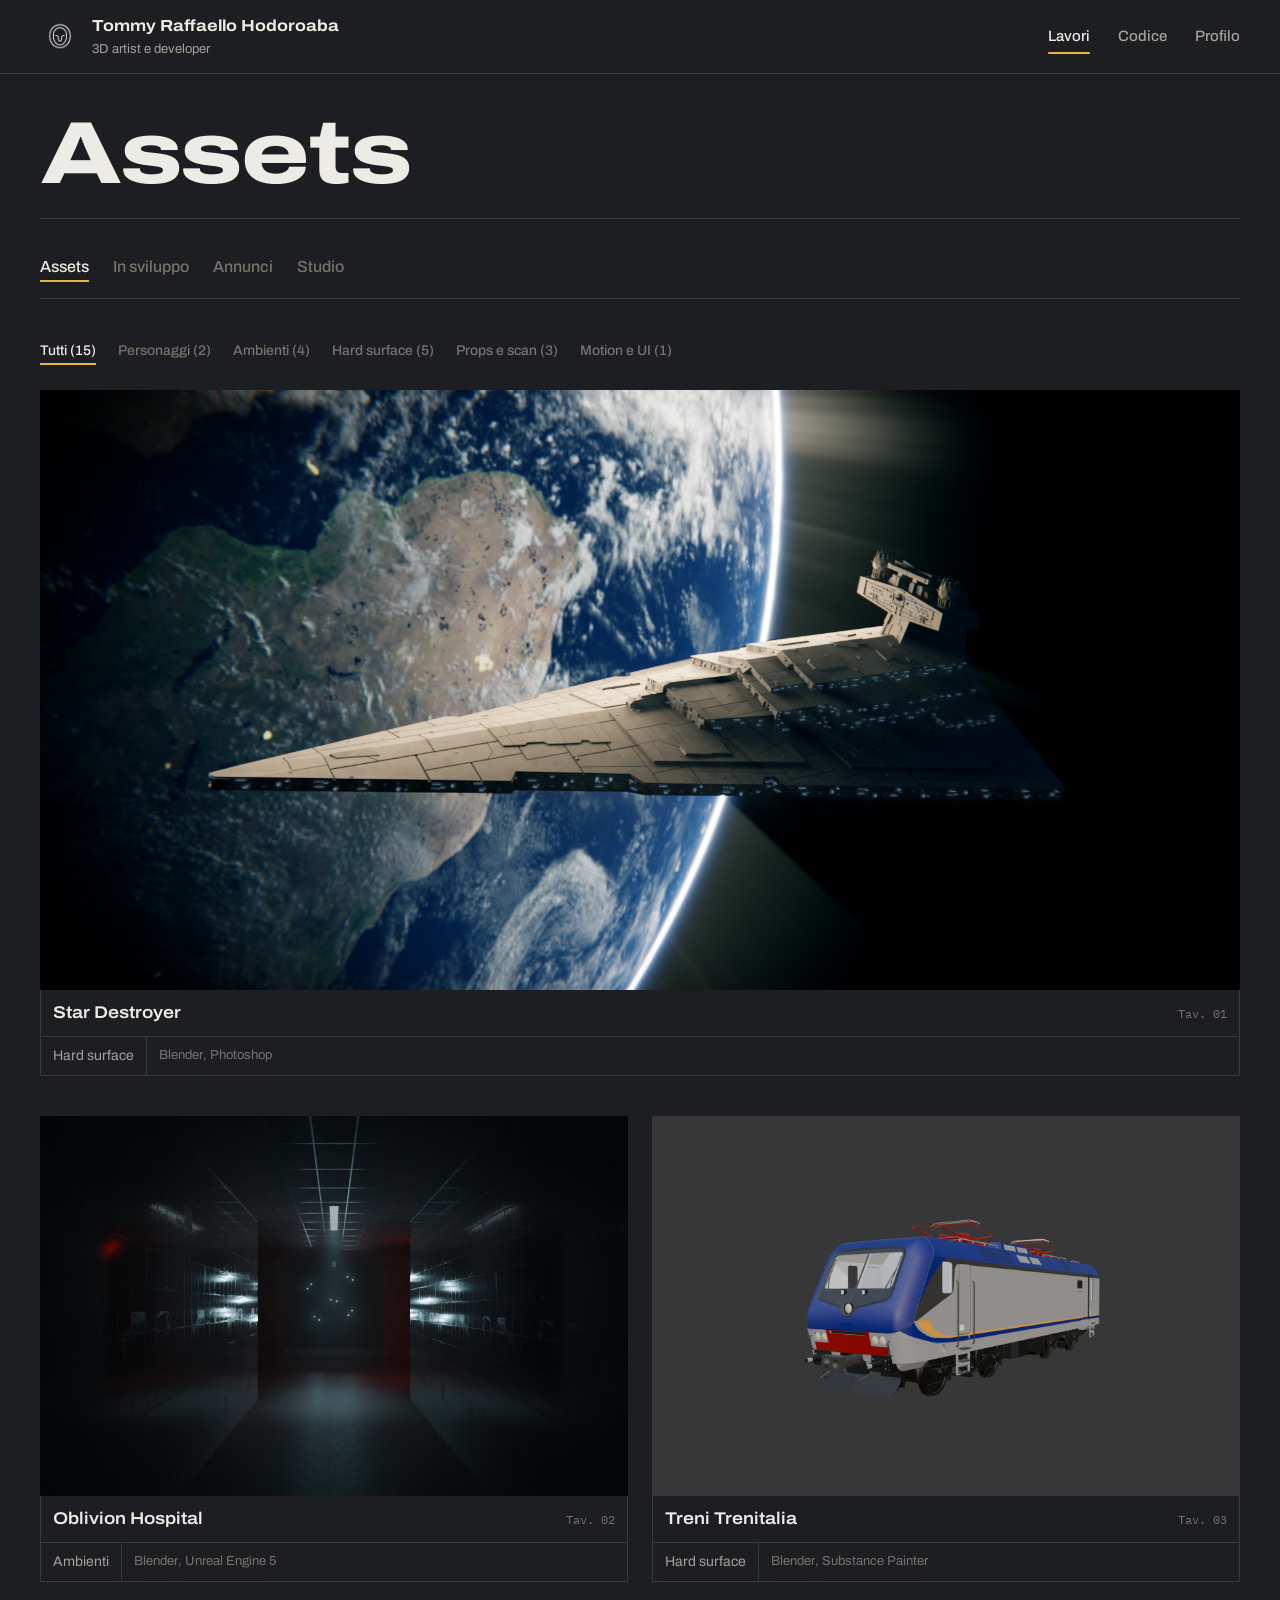
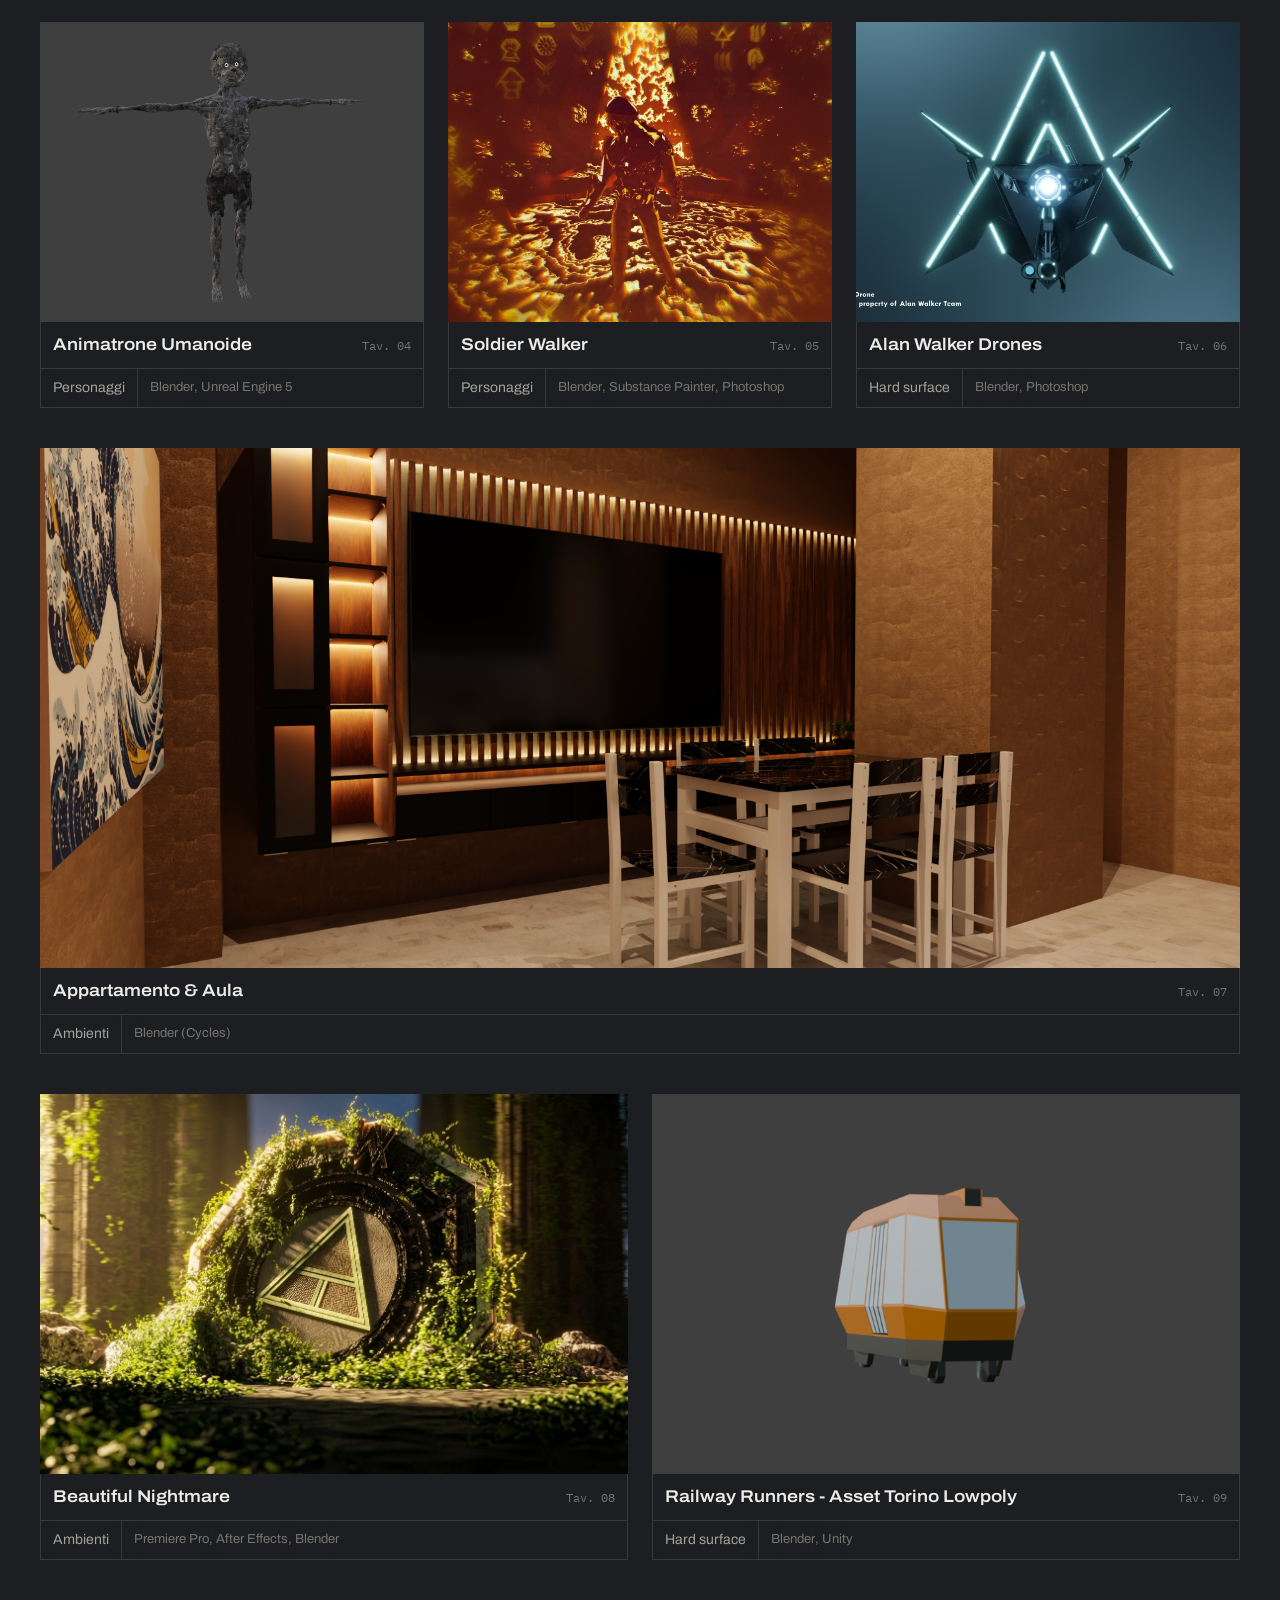
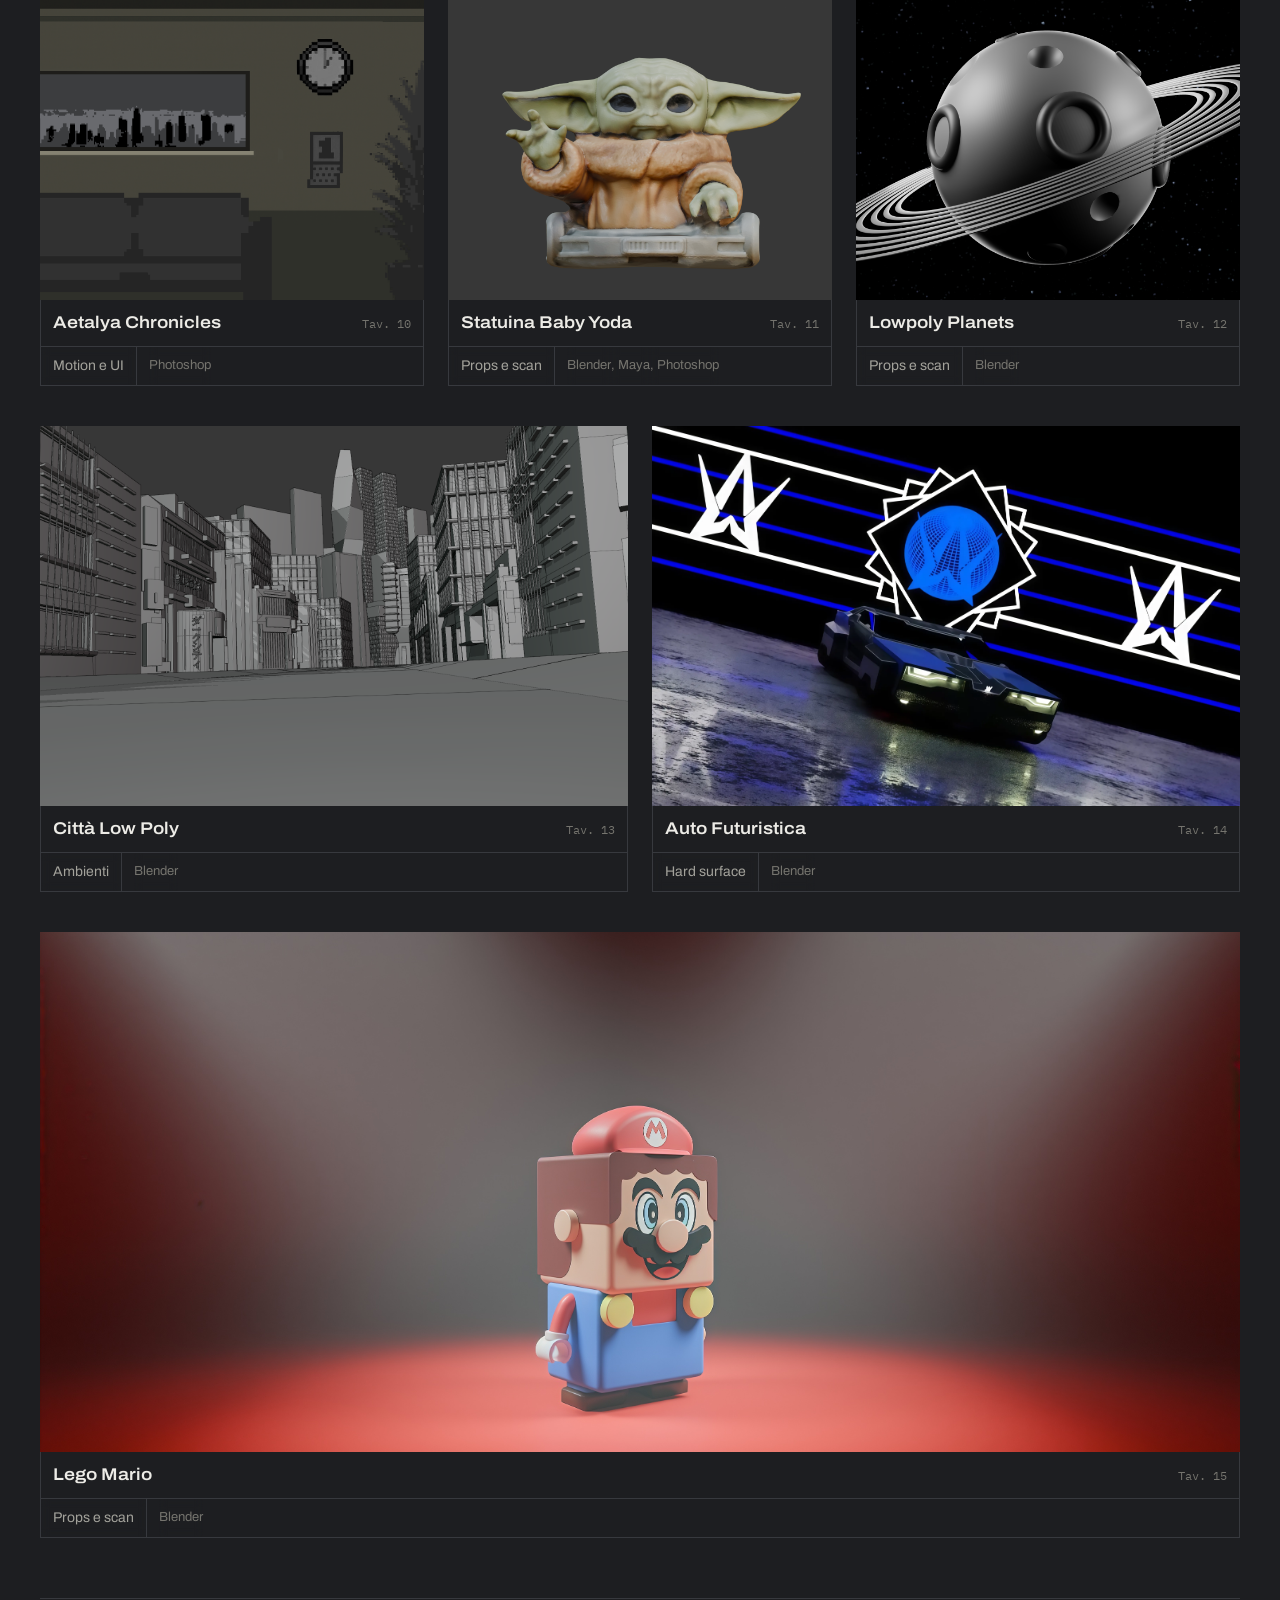
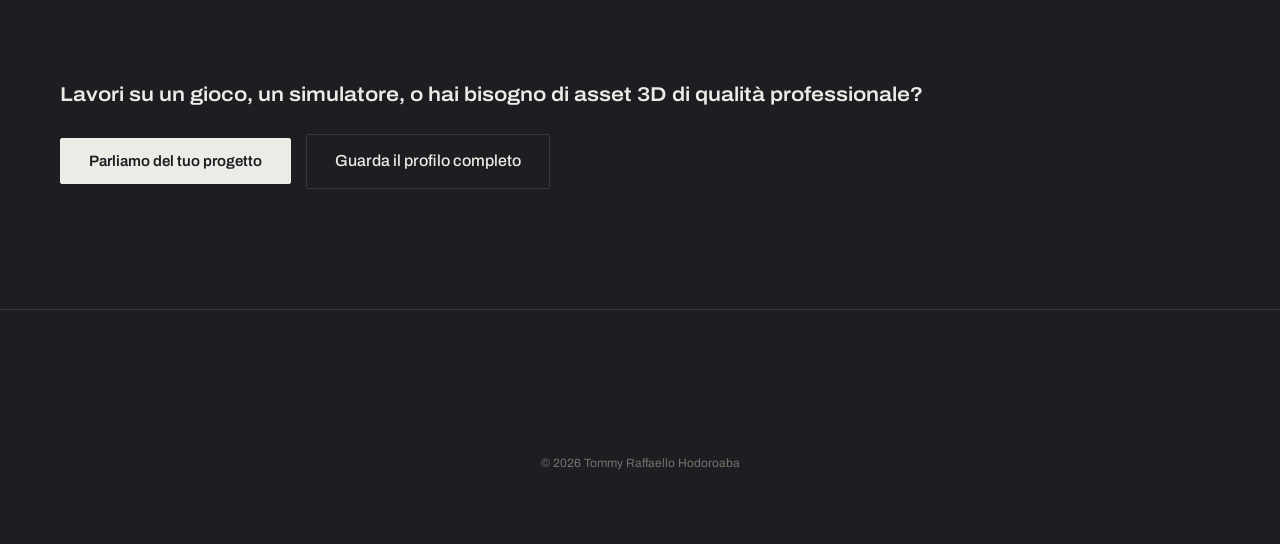
==== index.html @ e6ab8542 "TikTok come schede, Orbitalys negli annunci" ====
<!doctype html>
<html lang="it">
  <head>
    <meta charset="utf-8" />
    <meta name="viewport" content="width=device-width, initial-scale=1, viewport-fit=cover" />
    <title>Portfolio - Tommy Raffaello Hodoroaba</title>
    <meta name="description" content="3D Artist e Developer a Torino. Dal 2019 al 2026 nel Digital Artist Team di Alan Walker. Blender, Unreal Engine 5, tool in Python e sviluppo su Roblox Studio." /><meta name="author" content="Tommy Raffaello Hodoroaba" />
    <meta name="keywords" content="AR VR developer, 3D artist, Unreal Engine 5, Unity, Blender, game developer, Torino, portfolio" />
    <link rel="canonical" href="https://portfoliotommy.netlify.app" />
    <meta property="og:title" content="Tommy Hodoroaba - 3D Artist & Developer" />
    <meta property="og:description" content="3D Artist e Developer. Dal 2019 al 2026 nel Digital Artist Team di Alan Walker. Blender, Unreal Engine 5, Python." />
    <meta property="og:image" content="https://portfoliotommy.netlify.app/assets/og-cover.webp" />
    <meta property="og:image:width" content="1200" />
    <meta property="og:image:height" content="630" />
    <meta property="og:url" content="https://portfoliotommy.netlify.app" />
    <meta property="og:type" content="website" />
    <meta property="og:locale" content="it_IT" />
    <meta property="og:site_name" content="Tommy Hodoroaba Portfolio" />
    <meta name="twitter:card" content="summary_large_image" />
    <meta name="twitter:title" content="Tommy Hodoroaba - 3D Artist & Developer" />
    <meta name="twitter:description" content="3D Artist e Developer. Dal 2019 al 2026 nel Digital Artist Team di Alan Walker. Blender, Unreal Engine 5, Python." />
    <meta name="twitter:image" content="https://portfoliotommy.netlify.app/assets/og-cover.webp" />
    <meta name="theme-color" content="#030612" />
    <meta name="color-scheme" content="dark" />
    <link rel="icon" href="/favicon.ico" sizes="32x32" />
    <link rel="icon" type="image/png" sizes="192x192" href="/assets/icon-192.png" />
    <link rel="apple-touch-icon" href="/apple-touch-icon.png" />
    <link rel="preconnect" href="https://fonts.googleapis.com" />
    <link rel="preconnect" href="https://fonts.gstatic.com" crossorigin />
    <link href="https://fonts.googleapis.com/css2?family=Archivo:ital,wdth,wght@0,62..125,100..900;1,62..125,100..900&family=IBM+Plex+Mono:wght@400;500&display=swap" rel="stylesheet" />
    <link rel="stylesheet" href="style.css" />
    <link rel="stylesheet" href="theme.css" />
    <script type="application/ld+json">
    {
      "@context": "https://schema.org",
      "@type": "Person",
      "name": "Tommy Raffaello Hodoroaba",
      "jobTitle": "3D Artist & Developer",
      "url": "https://portfoliotommy.netlify.app",
      "image": "https://portfoliotommy.netlify.app/assets/fronte.webp",
      "address": {
        "@type": "PostalAddress",
        "addressLocality": "Torino",
        "addressCountry": "IT"
      },
      "sameAs": [
        "https://www.linkedin.com/in/tommy-raffaello-hodoroaba"
      ],
      "knowsAbout": ["3D Art", "Blender", "Unreal Engine 5", "Unity", "Python", "Roblox Studio", "Game Development"],
      "worksFor": {
        "@type": "Organization",
        "name": "Alan Walker - Digital Artist Team"
      }
    }
    </script>
  </head>

  <body>

    <div class="nav-wrapper">
      <div class="nav-glass">
        <div class="brand" id="logo-home" style="cursor: pointer;">
          <div class="logo"><img src="assets/logo.webp" alt="Logo Tommy Hodoroaba" onerror="this.style.display='none'"></div>
          <div class="name-row">
            <h1>Tommy Raffaello Hodoroaba</h1>
            <p class="lead">3D artist e developer</p>
          </div>
        </div>
        <div class="nav-links">
          <a href="#assets" id="btn-showreel" class="active">Lavori</a>
          <a href="#code" id="btn-code">Codice</a>
          <a href="#profile" id="btn-profile">Profilo</a>
        </div>
      </div>
    </div>

    <div class="open-to-work-badge">
      <span class="otw-dot"></span> Open to Work
    </div>

    <div id="view-home">
      <div id="showreel" class="wrap section">
        <h2 class="profile-main-title">Assets</h2>
        <nav class="subnav" aria-label="Sezioni dei lavori">
          <a href="#assets">Assets</a>
          <a href="#in-sviluppo">In sviluppo</a>
          <a href="#annunci">Annunci</a>
          <a href="#studio">Studio</a>
        </nav>
        <div id="filters" class="filterbar reveal">
          <button class="filter-btn active" data-filter="all" type="button">Tutti</button>
          <button class="filter-btn" data-filter="characters" type="button">Personaggi</button>
          <button class="filter-btn" data-filter="environments" type="button">Ambienti</button>
          <button class="filter-btn" data-filter="hardsurface" type="button">Hard surface</button>
          <button class="filter-btn" data-filter="props" type="button">Props e scan</button>
          <button class="filter-btn" data-filter="motion" type="button">Motion e UI</button>
        </div>

        <div class="gallery-grid">


          <section class="case reveal" data-cat="hardsurface"
            data-title="Star Destroyer"
            data-desc="Hard-surface modeling di nave capitale Star Wars - rendering cinematico."
            data-tools="Blender, Photoshop"
            data-note="Modellazione hard-surface complessa con pannellature e greeble dettagliati. Rendering cinematico con HDR lighting e compositing in post. Circa 30 ore di lavoro totali. Esercizio avanzato di gestione della complessità geometrica."
            data-images="assets/star destroyer.webp|assets/star destroyer2.webp" tabindex="0" role="button">
            <div class="case-bg" data-bg="assets/star destroyer.webp"></div>
            <div class="case-info">
              <div class="badges"></div>
              <h3>Star Destroyer</h3>
              <button class="btn small open-modal" type="button">Apri galleria</button>
            </div>
          </section>
          <section class="case reveal" data-cat="environments"
            data-title="Ambientazione - Oblivion Hospital"
            data-desc="Ambientazione horror completa con animazioni interattive per videogioco."
            data-tools="Blender, Unreal Engine 5"
            data-note="Progetto ITS ICT Piemonte. Pipeline completa: modellazione ambiente, texturing PBR, lighting atmosphere, animazioni di interazione in Unreal Engine 5. Include 3 clip video di gameplay."
            data-images="assets/scena - background menù - ospedale.webp"
            data-videos="assets/oblivion-hospital-clip-1.mp4|assets/oblivion-hospital-clip-2.mp4|assets/oblivion-hospital-clip-3.mp4" tabindex="0" role="button">
            <div class="case-bg" data-bg="assets/scena - background menù - ospedale.webp"></div>
            <div class="case-info">
              <div class="badges"></div>
              <h3>Oblivion Hospital</h3>
              <button class="btn small open-modal" type="button">Apri galleria</button>
            </div>
          </section>

          <section class="case reveal" data-cat="hardsurface"
            data-title="Treni Trenitalia"
            data-desc="Asset hard-surface ad alta fedeltà per simulatori ferroviari."
            data-tools="Blender, Substance Painter"
            data-note="Modellazione hard-surface di convogli Trenitalia con topologia ottimizzata per simulatori. UV unwrap manuale, texturing PBR con Substance Painter (albedo, normal, roughness, metalness). Attenzione ai dettagli tecnici: porte, pantografi, carrelli. ~40h di lavoro."
            data-images="assets/treno to.webp|assets/regfront.webp|assets/regback.webp|assets/regside.webp|assets/regunder.webp|assets/treno to2.webp|assets/treno to3.webp" tabindex="0" role="button">
            <div class="case-bg" data-bg="assets/treno to.webp"></div>
            <div class="case-info">
              <div class="badges"></div>
              <h3>Treni Trenitalia</h3>
              <button class="btn small open-modal" type="button">Apri galleria</button>
            </div>
          </section>

          <section class="case reveal" data-cat="characters"
            data-title="Animatrone Umanoide"
            data-desc="Personaggio mostro per UE5 - modellazione, texturing, rigging completo."
            data-tools="Blender, Unreal Engine 5"
            data-note="Character art completo di un nemico umanoide meccanico per videogioco horror. Pipeline: sculpt, retopology per real-time, UV unwrap, texturing PBR, rigging con skeleton custom, weight painting. Importato e configurato in Unreal Engine 5 con animazioni di idle e attacco."
            data-images="assets/animatronic.webp|assets/animatronic2.webp|assets/animatronic3.webp|assets/animatronic4.webp" tabindex="0" role="button">
            <div class="case-bg" data-bg="assets/animatronic.webp"></div>
            <div class="case-info">
              <div class="badges"></div>
              <h3>Animatrone Umanoide</h3>
              <button class="btn small open-modal" type="button">Apri galleria</button>
            </div>
          </section>

          <section class="case reveal" data-cat="characters"
            data-title="Soldier Walker"
            data-desc="Personaggio 3D con studio materiali, sculpt e posing."
            data-tools="Blender, Substance Painter, Photoshop"
            data-note="Character modeling completo: sculpt hi-poly, retopology manuale per uso real-time, UV mapping, texturing con Substance Painter. Studio dei materiali (metallo, tessuto, cuoio). Posing finale con skeleton e weight painting."
            data-images="assets/soldier3.webp|assets/soldier.webp|assets/soldier2.webp" tabindex="0" role="button">
            <div class="case-bg" data-bg="assets/soldier3.webp"></div>
            <div class="case-info">
              <div class="badges"></div>
              <h3>Soldier Walker</h3>
              <button class="btn small open-modal" type="button">Apri galleria</button>
            </div>
          </section>

          <section class="case reveal" data-cat="hardsurface"
            data-title="Alan Walker Drones"
            data-desc="AVI-8, Crea8 e Explor-8 Drones - Asset 3D creati per Alan Walker Creative Team"
            data-tools="Blender, Photoshop"
            data-note="Modellazione hard surface realizzata interamente in Blender, dalla geometria hi-poly fino alla retopology manuale ottimizzata per uso real-time. UV unwrapping, texturing e compositing finale completati in Blender e Photoshop. Design property of Alan Walker Creative Team."
            data-images="assets/AV_front.webp|assets/AV_side.webp|assets/AV_back.webp|assets/AV_up.webp|assets/AV_down.webp|assets/Crea_front.webp|assets/Crea_side.webp|assets/Crea_back.webp|assets/Crea_up.webp|assets/Crea_down.webp|assets/Explor_front.webp|assets/Explor_side.webp|assets/Explor_back.webp|assets/Explor_up.webp|assets/Explor_down.webp" tabindex="0" role="button">
            <div class="case-bg" data-bg="assets/AV_front.webp"></div>
            <div class="case-info">
              <div class="badges"></div>
              <h3>Alan Walker Drones</h3>
              <button class="btn small open-modal" type="button">Apri galleria</button>
            </div>
          </section>

          <section class="case reveal" data-cat="environments"
            data-title="Mini Appartamento e Aula Studio"
            data-desc="Architectural visualization di interni - lighting e materiali realistici."
            data-tools="Blender (Cycles)"
            data-note="Archviz di due ambienti interni: mini appartamento e aula studio. Studio del lighting naturale con HDRI e luce artificiale, materiali PBR (legno, tessuti, metalli). Renderizzato con Cycles. Competenze direttamente applicabili a interior design e real estate visualization."
            data-images="assets/living1.webp|assets/living_s.webp|assets/bath1.webp|assets/bath_s.webp|assets/kitchen1.webp|assets/kitchen_s.webp|assets/bed1.webp|assets/bed_s.webp|assets/studio.webp" tabindex="0" role="button">
            <div class="case-bg" data-bg="assets/living1.webp"></div>
            <div class="case-info">
              <div class="badges"></div>
              <h3>Appartamento & Aula</h3>
              <button class="btn small open-modal" type="button">Apri galleria</button>
            </div>
          </section>

          <section class="case reveal" data-cat="environments"
            data-title="Alan Walker - Beautiful Nightmare Visualizer"
            data-desc="Motion graphics e visualizer 3D per remix musicale ufficiale."
            data-tools="Premiere Pro, After Effects, Blender"
            data-note="Creazione di un visualizer musicale per il remix 'Beautiful Nightmare'. Pipeline: modellazione elementi 3D in Blender, compositing e animazione in After Effects, editing finale in Premiere. Contenuto per i canali social ufficiali dell'artista."
            data-images="assets/walker scene.webp|assets/walker scene_s.webp" tabindex="0" role="button">
            <div class="case-bg" data-bg="assets/walker scene.webp"></div>
            <div class="case-info">
              <div class="badges"></div>
              <h3>Beautiful Nightmare</h3>
              <button class="btn small open-modal" type="button">Apri galleria</button>
            </div>
          </section>

          <section class="case reveal" data-cat="hardsurface"
            data-title="Tram Torino - Low Poly Game Asset"
            data-desc="Asset low poly ottimizzato per videogioco ambientato a Torino."
            data-tools="Blender, Unity"
            data-note="Modellazione low-poly di un tram GTT di Torino con budget poligoni ottimizzato per real-time. Texturing con atlas UV, import e configurazione in Unity con collider e materiali. Progetto personale per un gioco ambientato a Torino."
            data-images="assets/tram.webp|assets/tram_s.webp|assets/tram2.webp|assets/tram_s2.webp|assets/tram3.webp|assets/tram4.webp|
                          assets/tram5.webp|assets/treno.webp|assets/treno2.webp|assets/treno_s.webp|assets/treno3.webp|assets/treno_s2.webp|
                          assets/treno4.webp|assets/treno5.webp|assets/treno_s3.webp|assets/vagone.webp|assets/vagone_s.webp|assets/vagone2.webp|
                          assets/vagone_s2.webp|assets/vagone3.webp|assets/vagone_s3.webp|assets/vagone_t2.webp|assets/vagone_st2.webp|assets/vagone_t3.webp|
                          assets/vagone_st3.webp|assets/vagone_st32.webp|assets/vagone_t33.webp|assets/vagone_st33.webp|assets/vagone_t4.webp|assets/vagone_t42.webp|assets/vagone_st42.webp" tabindex="0" role="button">
            <div class="case-bg" data-bg="assets/tram.webp"></div>
            <div class="case-info">
              <div class="badges"></div>
              <h3>Railway Runners - Asset Torino Lowpoly</h3>
              <button class="btn small open-modal" type="button">Apri galleria</button>
            </div>
          </section>

          <section class="case reveal" data-cat="motion"
            data-title="2084 - Aetalya Chronicles"
            data-desc="UI/HUD design per videogioco sci-fi distopico."
            data-tools="Photoshop"
            data-note="Design di interfacce HUD per un videogioco sci-fi. Tre varianti di pannelli (terminale, office laterale, frontale). Stile tecno-organico con palette fredda. Ottimizzati per risoluzione 1080p e integrazione in motore di gioco."
            data-images="assets/hud office left.webp|assets/hud front office.webp|assets/hud terminal office.webp" tabindex="0" role="button">
            <div class="case-bg" data-bg="assets/hud office left.webp"></div>
            <div class="case-info">
              <div class="badges"></div>
              <h3>Aetalya Chronicles</h3>
              <button class="btn small open-modal" type="button">Apri galleria</button>
            </div>
          </section>

          <section class="case reveal" data-cat="props"
            data-title="Statuina Baby Yoda - Fotogrammetria"
            data-desc="Ricostruzione 3D fotogrammetrica di un oggetto reale."
            data-tools="Blender, Maya, Photoshop"
            data-note="Scansione fotogrammetrica di una statuina fisica. Ricostruzione della mesh, pulizia manuale della geometria, UV unwrap e baking delle texture originali. Tecnica applicabile a digital twin, catalogazione industriale e architettura."
            data-images="assets/babyyodafront.webp|assets/babyyodafrontUV.webp|assets/babyyodaside.webp|assets/babyyodasideUV.webp|assets/babyyodaback.webp|assets/babyyodabackUV.webp" tabindex="0" role="button">
            <div class="case-bg" data-bg="assets/babyyodafront.webp"></div>
            <div class="case-info">
              <div class="badges"></div>
              <h3>Statuina Baby Yoda</h3>
              <button class="btn small open-modal" type="button">Apri galleria</button>
            </div>
          </section>

          <section class="case reveal" data-cat="props"
            data-title="Lowpoly Planets"
            data-desc="Pianeti stilizzati low-poly per video musicali e motion graphics."
            data-tools="Blender"
            data-note="Serie di pianeti low-poly stilizzati come asset per video e motion graphics. Palette cromatica coordinata, shading flat/toon. Ottimizzati per animazioni real-time e compositing video."
            data-images="assets/pianeta.webp|assets/pianeta2.webp|assets/pianeta3.webp|assets/pianeta4.webp|assets/pianeta5.webp|assets/pianeta6.webp" tabindex="0" role="button">
            <div class="case-bg" data-bg="assets/pianeta.webp"></div>
            <div class="case-info">
              <div class="badges"></div>
              <h3>Lowpoly Planets</h3>
              <button class="btn small open-modal" type="button">Apri galleria</button>
            </div>
          </section>

          <section class="case reveal" data-cat="environments"
            data-title="Città Low Poly"
            data-desc="Scena urbana low-poly - compositing e lighting atmosferico."
            data-tools="Blender"
            data-note="Scena ambientale urbana low-poly con illuminazione cinematica. Studio del lighting con HDRI e luci artificiali. Shader stilizzati. Tecnica applicabile a background di giochi, animazioni e visualizzazioni architetturali semplificate."
            data-images="assets/città.webp" tabindex="0" role="button">
            <div class="case-bg" data-bg="assets/città.webp"></div>
            <div class="case-info">
              <div class="badges"></div>
              <h3>Città Low Poly</h3>
              <button class="btn small open-modal" type="button">Apri galleria</button>
            </div>
          </section>

          <section class="case reveal" data-cat="hardsurface"
            data-title="Auto Futuristica - Concept Car"
            data-desc="Concept car futuristica - modellazione carrozzeria e rendering studio."
            data-tools="Blender"
            data-note="Modellazione di una concept car da zero. Studio delle forme aerodinamiche e modellazione della carrozzeria con superfici curve pulite. Rendering con studio lighting per esaltare i riflessi della verniciatura. Applicabile a automotive design e product viz."
            data-images="assets/auto futuristica.webp" tabindex="0" role="button">
            <div class="case-bg" data-bg="assets/auto futuristica.webp"></div>
            <div class="case-info">
              <div class="badges"></div>
              <h3>Auto Futuristica</h3>
              <button class="btn small open-modal" type="button">Apri galleria</button>
            </div>
          </section>

          <section class="case reveal" data-cat="props"
            data-title="Lego Mario - Replica"
            data-desc="Ricostruzione digitale 3D e rendering di una statuina Lego Mario."
            data-tools="Blender"
            data-note="Ricostruzione 3D e rendering di una statuina Lego Mario. Focus sulla riproduzione fedele delle proporzioni originali e impostazione dei materiali plastici fisicamente accurati (PBR). Set di illuminazione in stile macro photography/studio lighting per esaltare i riflessi e i micro-dettagli della plastica."
            data-images="assets/UntitledMario.webp"
            tabindex="0" role="button">
            <div class="case-bg" data-bg="assets/UntitledMario.webp"></div>
            <div class="case-info">
              <div class="badges"></div>
              <h3>Lego Mario</h3>
              <button class="btn small open-modal" type="button">Apri galleria</button>
            </div>
          </section>

        </div>


        <div class="home-cta reveal">
          <p>Lavori su un gioco, un simulatore, o hai bisogno di asset 3D di qualità professionale?</p>
          <button class="btn-download btn-copy-email" data-email="raffaelprivate@gmail.com" type="button">Parliamo del tuo progetto</button>
          <a href="#profile" id="cta-profile-link" class="btn-outline">Guarda il profilo completo</a>
        </div>

      </div>
    </div>

  <div id="view-profile" style="display: none; padding-top: 40px;">
    <section class="wrap profile-section reveal">
      <h2 class="profile-main-title">Profilo</h2>

      <div class="hero-stats reveal" style="margin-top:0; margin-bottom:45px;">
        <div class="stat"><span class="stat-num">2019-2026</span><span class="stat-label">Digital Artist Team, Alan Walker</span></div>
        <div class="stat-divider"></div>
        <div class="stat"><span class="stat-num">15</span><span class="stat-label">Progetti 3D in portfolio</span></div>
        <div class="stat-divider"></div>
        <div class="stat"><span class="stat-num">Torino</span><span class="stat-label">Base</span></div>
      </div>

      <div class="profile-grid">

        <main class="profile-content">
          <div class="profile-block">
            <h4 class="block-title">Chi sono</h4>
            <p class="about-text">
              Dal 2019 al 2026 ho lavorato nel Digital Artist Team di <strong>Alan Walker</strong>, artista con oltre 30 milioni di ascoltatori mensili, producendo asset 3D, animazioni e contenuti visivi per produzioni internazionali.
              Gestisco l'intera pipeline 3D in Blender e Unreal Engine 5, dalla modellazione al compositing, e uso la programmazione (C++, Python, Luau) per costruire tool e add-on che automatizzano la produzione.
            </p>
          </div>

          <div class="profile-block">
            <h4 class="block-title">Esperienza</h4>

            <div class="exp-item">
              <div class="exp-date">ago 2026 - oggi</div>
              <div class="exp-desc">
                <strong>MIB Solutions</strong>
                <span class="exp-role">Addetto alla sicurezza, Torino</span>
                <p>Servizio di sicurezza a turni in un contesto operativo strutturato, con gestione autonoma delle responsabilità e puntualità nella turnazione.</p>
              </div>
            </div>

            <div class="exp-item">
              <div class="exp-date">dic 2025 - apr 2026</div>
              <div class="exp-desc">
                <strong>Pandora Creative Studios</strong>
                <span class="exp-role">3D Artist & Developer, ibrido</span>
                <p>Sviluppo di tool e add-on, anche basati su IA, per automatizzare e velocizzare i processi di produzione. Gestione autonoma di flussi tecnici complessi e dei software di produzione, in un team multidisciplinare.</p>
              </div>
            </div>

            <div class="exp-item">
              <div class="exp-date">giu 2024 - lug 2024</div>
              <div class="exp-desc">
                <strong>Blackstar Marketing</strong>
                <span class="exp-role">Addetto accoglienza (customer service), Torino</span>
                <p>Accoglienza e assistenza clienti, relazione diretta con il pubblico.</p>
              </div>
            </div>

            <div class="exp-item">
              <div class="exp-date">2024 - 2026</div>
              <div class="exp-desc">
                <strong>Alan Walker Italia</strong>
                <span class="exp-role">Ambasciatore, ibrido</span>
                <p>Supporto operativo e assistenza durante i tour, mediazione tra community e management.</p>
              </div>
            </div>

            <div class="exp-item">
              <div class="exp-date">2019 - 2026</div>
              <div class="exp-desc">
                <strong>Alan Walker - Digital Artist Team</strong>
                <span class="exp-role">3D Artist, da remoto</span>
                <p>Gestione autonoma, dal 2019, di software e pipeline tecniche complesse in un team internazionale. Responsabilità diretta su consegne e scadenze in progetti continuativi.</p>
              </div>
            </div>
          </div>

          <div class="profile-block">
            <h4 class="block-title">Formazione</h4>
            <div class="exp-item">
              <div class="exp-date">12/2024 - 05/2026</div>
              <div class="exp-desc">
                <strong>ITS Academy ICT Piemonte, Torino</strong>
                <span class="exp-role">Tecnico superiore AR/VR e game developer</span>
                <p>Tecnico Superiore in Augmented, Virtual e Mixed Reality. Unreal Engine 5, Unity, pipeline 3D, gameplay programming e metodologie Agile.</p>
              </div>
            </div>
            <div class="exp-item">
              <div class="exp-date">09/2019 - 06/2024</div>
              <div class="exp-desc">
                <strong>IIS Primo Levi, Torino</strong>
                <span class="exp-role">Diploma in Informatica & Telecomunicazioni</span>
                <p>Programmazione (C, C++), reti, sistemi operativi e sviluppo web.</p>
              </div>
            </div>
          </div>

          <div class="profile-block">
            <h4 class="block-title">Certificazioni</h4>
            <div class="exp-item">
              <div class="exp-date">2026</div>
              <div class="exp-desc">
                <strong>AI Professional</strong>
                <span class="exp-role">Google / Coursera</span>
              </div>
            </div>
            <div class="exp-item">
              <div class="exp-date">2026</div>
              <div class="exp-desc">
                <strong>IT Support Professional</strong>
                <span class="exp-role">Google / Coursera</span>
              </div>
            </div>
            <div class="exp-item">
              <div class="exp-date">2026</div>
              <div class="exp-desc">
                <strong>Introduction to Cybersecurity</strong>
                <span class="exp-role">Cisco</span>
              </div>
            </div>
            <div class="exp-item">
              <div class="exp-date">2024</div>
              <div class="exp-desc">
                <strong>Game Architecture</strong>
                <span class="exp-role">Walkerworld Creators (Alan Walker)</span>
              </div>
            </div>
            <div class="exp-item">
              <div class="exp-date">2023</div>
              <div class="exp-desc">
                <strong>Web Development Fundamentals</strong>
                <span class="exp-role">IBM</span>
              </div>
            </div>
          </div>

        </main>

        <aside class="profile-sidebar">
          <div class="profile-pic-container">
            <img src="assets/fronte.webp" alt="Tommy Raffaello Hodoroaba - 3D Artist & Developer" class="profile-pic" loading="lazy" decoding="async"
                width="180" height="180"
                onerror="this.style.background='#0a1954';this.style.borderRadius='50%'">
            <div class="pic-ring"></div>
          </div>

          <h3 class="profile-name">Tommy R. Hodoroaba</h3>
          <p class="profile-role">3D artist e developer</p>

          <div class="otw-sidebar-badge">
            <span class="otw-dot"></span> Disponibile a nuove opportunità
          </div>

          <div class="profile-block">
            <h4 class="block-title">Competenze</h4>
            <ul class="skills-list-text">
              <li>Pipeline 3D completa</li>
              <li>Modellazione & Texturing PBR</li>
              <li>Rigging & Animazione 3D</li>
              <li>Gameplay Programming (UE5)</li>
              <li>Add-on Python (Blender)</li>
              <li>Hard-surface & Environment</li>
              <li>Fotogrammetria</li>
              <li>Motion Graphics</li>
            </ul>
          </div>

          <div class="profile-block">
            <h4 class="block-title">Software</h4>
            <ul class="software-list">
              <li><img src="assets/unreal.webp" alt="Unreal Engine" class="sw-icon-img" loading="lazy" decoding="async" width="20" height="20" onerror="this.style.display='none'"> Unreal Engine 5</li>
              <li><img src="assets/unity.webp" alt="Unity" class="sw-icon-img" loading="lazy" decoding="async" width="20" height="20" onerror="this.style.display='none'"> Unity</li>
              <li><img src="assets/blender.webp" alt="Blender" class="sw-icon-img" loading="lazy" decoding="async" width="20" height="20" onerror="this.style.display='none'"> Blender</li>
              <li><img src="assets/maya.webp" alt="Maya" class="sw-icon-img" loading="lazy" decoding="async" width="20" height="20" onerror="this.style.display='none'"> Maya / 3DS Max</li>
              <li><img src="assets/vsc.webp" alt="VSCode" class="sw-icon-img" loading="lazy" decoding="async" width="20" height="20" onerror="this.style.display='none'"> C++ / C# / Python</li>
              <li><img src="assets/git.webp" alt="Git" class="sw-icon-img" loading="lazy" decoding="async" width="20" height="20" onerror="this.style.display='none'"> Git / GitHub</li>
              <li><img src="assets/photoshop.webp" alt="Photoshop" class="sw-icon-img" loading="lazy" decoding="async" width="20" height="20" onerror="this.style.display='none'"> Photoshop</li>
              <li><img src="assets/after.webp" alt="After Effects" class="sw-icon-img" loading="lazy" decoding="async" width="20" height="20" onerror="this.style.display='none'"> After Effects</li>
              <li><img src="assets/premiere.webp" alt="Premiere Pro" class="sw-icon-img" loading="lazy" decoding="async" width="20" height="20" onerror="this.style.display='none'"> Premiere</li>
            </ul>
          </div>

          <div class="profile-block">
            <h4 class="block-title">Lingue</h4>
            <ul class="skills-list-text">
              <li>Italiano <span style="color:var(--text-gray); font-size:12px; float:right;">Madrelingua</span></li>
              <li>Inglese <span style="color:var(--text-gray); font-size:12px; float:right;">C1</span></li>
              <li>Spagnolo <span style="color:var(--text-gray); font-size:12px; float:right;">A1</span></li>
            </ul>
          </div>

        </aside>
      </div><!-- /profile-grid -->

      <div class="contact-section-full">
        <h4 class="block-title" style="margin-bottom: 28px;">Contatti</h4>
        <div class="contact-card">

          <div class="contact-form-col">
            <p class="contact-col-label">Inviami un messaggio</p>
            <form name="contatti" method="POST" data-netlify="true" netlify-honeypot="bot-field" class="contact-form">
              <input type="hidden" name="form-name" value="contatti">
              <p class="honeypot-wrap"><label>Non compilare: <input name="bot-field"></label></p>
              <div class="form-group">
                <label for="nome" class="form-label">Nome</label>
                <input type="text" id="nome" name="nome" required class="form-input" placeholder="Il tuo nome e cognome">
              </div>
              <div class="form-group">
                <label for="email" class="form-label">Email</label>
                <input type="email" id="email" name="email" required class="form-input" placeholder="example@gmail.com">
              </div>
              <div class="form-group">
                <label for="messaggio" class="form-label">Messaggio</label>
                <textarea id="messaggio" name="messaggio" rows="5" required class="form-input form-textarea" placeholder="Ciao Tommy, sto cercando qualcuno per [tipo di progetto]..."></textarea>
              </div>
              <button type="submit" class="btn-submit">Invia messaggio</button>
              <p class="form-status" role="status" aria-live="polite" hidden></p>
            </form>
          </div>

          <div class="contact-info-col">
            <p class="contact-col-label">Trovami anche qui</p>
            <div class="contact-links-list">
              <a href="tel:+393925649950" class="contact-link-pill">
                <span class="clp-icon">📱</span>
                <div class="clp-text">
                  <span class="clp-label">Cellulare</span>
                  <span class="clp-value">+39 392 564 9950</span>
                </div>
              </a>
              <a href="https://www.linkedin.com/in/tommy-raffaello-hodoroaba" target="_blank" rel="noopener noreferrer" class="contact-link-pill">
                <span class="clp-icon">🔗</span>
                <div class="clp-text">
                  <span class="clp-label">LinkedIn</span>
                  <span class="clp-value">Profilo personale</span>
                </div>
              </a>
              <a href="https://github.com/73K-Y" target="_blank" rel="noopener noreferrer" class="contact-link-pill">
                <span class="clp-icon">💻</span>
                <div class="clp-text">
                  <span class="clp-label">GitHub</span>
                  <span class="clp-value">73K-Y</span>
                </div>
              </a>
            </div>
            <a class="btn-download btn-cv-full" href="CV_3D_Tommy_Hodoroaba_2026.pdf" download>Scarica il CV 3D (PDF)</a>
            <a class="btn-outline btn-cv-full btn-cv-alt" href="CV_IT_Tommy_Hodoroaba_2026.pdf" download>CV IT e supporto tecnico (PDF)</a>
          </div>

        </div>
      </div><!-- /contact-section-full -->
    </section>
  </div>

    <div id="view-code" style="display:none; padding-top:40px;">
      <section class="wrap profile-section reveal">
        <h2 class="profile-main-title">Codice</h2>

        <div class="code-hero">
          <div class="code-hero-copy">
            <p class="about-text">Non solo 3D. Ho un diploma in Informatica e Telecomunicazioni e un percorso ITS in game development: scrivo codice, costruisco tool che automatizzano la produzione e sviluppo giochi in Unreal Engine 5.</p>
            <div class="code-cta">
              <a class="btn-download" href="https://github.com/73K-Y" target="_blank" rel="noopener">Vedi il codice su GitHub</a>
              <a class="btn-outline" href="CV_IT_Tommy_Hodoroaba_2026.pdf" download>CV IT e supporto tecnico</a>
            </div>
            <div class="code-chips">
              <span class="chip">Unreal Engine 5</span>
              <span class="chip">C++</span>
              <span class="chip">C#</span>
              <span class="chip">Python</span>
              <span class="chip">Blueprint</span>
              <span class="chip">Blender API</span>
              <span class="chip">Git</span>
              <span class="chip">HTML / CSS / JS</span>
            </div>
          </div>

          <div class="code-window">
            <div class="cw-bar">
              <span class="cw-dot r"></span><span class="cw-dot y"></span><span class="cw-dot g"></span>
              <span class="cw-name">tail_wrap_generator.py</span>
            </div>
            <div class="cw-body"><span class="cm"># distribuisce le linee sulla superficie della mesh target</span>
<span class="kw">for</span> j, point <span class="kw">in</span> <span class="fn">enumerate</span>(points):
    local_point = mat_inv @ point  <span class="cm"># world → local space</span>

    success, co, normal, _ = \
        eval_target.<span class="fn">closest_point_on_mesh</span>(local_point)

    <span class="kw">if</span> success:
        world_co     = mat @ co
        world_normal = (mat.<span class="fn">to_3x3</span>() @ normal).<span class="fn">normalized</span>()
        points[j]    = world_co + world_normal * settings.offset
    <span class="kw">else</span>:
        points[j] = point  <span class="cm"># fallback sicuro</span></div>
          </div>
        </div>

        <div class="profile-block" style="margin-top:50px;">
          <h4 class="block-title">Tool &amp; Codice</h4>
          <div class="dev-grid">

            <div class="code-card">
              <div class="code-thumb g1" style="background-image:url('assets/addon.webp'); background-size:cover; background-position:center;"></div>
              <div class="code-body">
                <h3>Add-on Blender</h3>
                <span class="code-role">Automazione pipeline 3D</span>
                <p>Add-on personalizzati in Python per automatizzare i passaggi ripetitivi della pipeline e ridurre i tempi di produzione.</p>
                <div class="code-tags"><span>Python</span><span>Blender API</span></div>
                <a class="code-link" href="https://github.com/73K-Y/tail_wrap_generator.git" target="_blank" rel="noopener">Repo GitHub</a>
              </div>
            </div>

            <div class="code-card">
              <div class="code-thumb" style="background-image:url('assets/Workflow.webp'); background-size:cover; background-position:center;"></div>
              <div class="code-body">
                <h3>Workflow Pipeline</h3>
                <span class="code-role">Meshy - Blender - RetopoFlow - Auto-Rig Pro</span>
                <p>Documentazione completa della pipeline per la creazione di personaggi game-ready: dalla generazione AI alla mesh animabile, con reference di topologia e baking.</p>
                <div class="code-tags"><span>Blender</span><span>RetopoFlow 4</span><span>Auto-Rig Pro</span><span>Meshy AI</span></div>
                <a class="code-link" href="https://github.com/73K-Y/3D-Workflow-Pipeline" target="_blank" rel="noopener">Repo GitHub</a>
              </div>
            </div>

            <div class="code-card">
              <div class="code-thumb g5" style="background-image:url('assets/og-cover.webp'); background-size:cover; background-position:center;"><span class="code-status live"><span class="d"></span>Live</span></div>
              <div class="code-body">
                <h3>Questo Portfolio</h3>
                <span class="code-role">Front-end da zero</span>
                <p>Sito single-page costruito a mano, senza framework: gallery filtrata, routing, gallery modale e form di contatto.</p>
                <div class="code-tags"><span>HTML</span><span>CSS</span><span>JavaScript</span></div>
                <a class="code-link" href="https://portfoliotommy.netlify.app" target="_blank" rel="noopener">Sito live</a>
              </div>
            </div>

          </div>
        </div>

        <div class="profile-block">
          <h4 class="block-title">Giochi in sviluppo</h4>
          <div class="game-grid">

            <div class="code-card">
              <div class="code-thumb" style="background-image:url('assets/pc_synclife_dynamics.webp')"><span class="code-status"><span class="d"></span>In sviluppo</span></div>
              <div class="code-body">
                <h3>Synclife Dynamics</h3>
                <span class="code-role">Videogioco horror</span>
                <p>Gioco horror in sviluppo: gameplay, ambienti e meccaniche di interazione.</p>
                <div class="code-tags"><span>Unreal Engine 5</span></div>
              </div>
            </div>

            <div class="code-card">
              <div class="code-thumb" style="background-image:url('assets/pc_BrainEXE.webp')"><span class="code-status"><span class="d"></span>In sviluppo</span></div>
              <div class="code-body">
                <h3>Brain.exe</h3>
                <span class="code-role">Videogioco meme</span>
                <p>Progetto sperimentale e ironico in Unreal Engine 5.</p>
                <div class="code-tags"><span>Unreal Engine 5</span></div>
              </div>
            </div>

            <div class="code-card">
              <div class="code-thumb" style="background-image:url('assets/pc_Orbitalys.webp')"><span class="code-status"><span class="d"></span>In sviluppo</span></div>
              <div class="code-body">
                <h3>Orbitalys</h3>
                <span class="code-role">Arcade</span>
                <p>Gioco arcade stile pachinko. Piattaforma già pubblicata e accessibile con i vari aggiornamenti.</p>
                <div class="code-tags"><span>Unreal Engine 5</span></div>
                <a class="code-link" href="https://orbitalys.netlify.app" target="_blank" rel="noopener">Visita ora</a>
              </div>
            </div>

            <div class="code-card">
              <div class="code-thumb" style="background-image:url('assets/pc_SpaceFun.webp')"><span class="code-status"><span class="d"></span>In sviluppo</span></div>
              <div class="code-body">
                <h3>Space Fun</h3>
                <span class="code-role">Arcade</span>
                <p>Arcade spaziale in sviluppo all'interno del mio studio indie.</p>
                <div class="code-tags"><span>Unreal Engine 5</span></div>
              </div>
            </div>

          </div>
        </div>

        <div class="home-cta">
          <p>Vuoi vedere il codice o parlare di un progetto?</p>
          <button class="btn-download btn-copy-email" data-email="raffaelprivate@gmail.com" type="button">Scrivimi</button>
          <a class="btn-outline" href="https://github.com/73K-Y" target="_blank" rel="noopener">GitHub</a>
        </div>

      </section>
    </div>

    <div id="view-dev" class="work-view" style="display:none; padding-top:40px;">
      <section class="wrap profile-section ft">
        <h2 class="profile-main-title">Ferrovie Tricolore</h2>
        <nav class="subnav" aria-label="Sezioni dei lavori">
          <a href="#assets">Assets</a>
          <a href="#in-sviluppo">In sviluppo</a>
          <a href="#annunci">Annunci</a>
          <a href="#studio">Studio</a>
        </nav>
        <p class="ft-lead">Un simulatore ferroviario italiano in Roblox Studio, costruito sul realismo: tratte vere e treni autentici. Seguo sia i modelli 3D sia il codice, e il progetto esce sotto il nome TOMHODA Studios.</p>

        <div class="hero-stats ft-stats">
          <div class="stat"><span class="stat-num" data-ft="stato">In sviluppo</span><span class="stat-label">Stato</span></div>
          <div class="stat"><span class="stat-num">Roblox Studio</span><span class="stat-label">Luau, Python, Blender</span></div>
          <div class="stat"><span class="stat-num" data-ft="members">202</span><span class="stat-label" data-ft="members-label">Membri Discord</span></div>
        </div>

        <figure class="ft-cover"><img src="assets/ferrovie-tricolore.webp" alt="Logo di Ferrovie Tricolore" loading="lazy" decoding="async"></figure>

        <div class="ft-grid">
          <div class="profile-block">
            <h4 class="block-title">Dati reali, generati con codice</h4>
            <dl class="ft-list">
              <dt>Stazioni</dt>
              <dd>Uno script Python legge OpenStreetMap e genera 3.039 segnaposto di stazioni italiane in scala 1:200.</dd>
              <dt>Binari</dt>
              <dd>Lo script GenBinario posa i tratti di binario lungo una spline Catmull-Rom costruita dal tracciato GPX Torino - Genova Brignole. Una correzione sul CFrame ha eliminato gli spazi tra i tratti.</dd>
              <dt>Tracciato in Blender</dt>
              <dd>Il corridoio ferroviario è modellato in Blender partendo dai dati OpenStreetMap.</dd>
            </dl>
          </div>

          <div class="profile-block">
            <h4 class="block-title">Sistemi di gioco</h4>
            <dl class="ft-list">
              <dt>Cabina di guida</dt>
              <dd>Pannello di guida unico con comandi, luci, porte e clacson a tre fasi, gestiti lato server.</dd>
              <dt>Composizione</dt>
              <dd>Treni con numero di carrozze variabile.</dd>
              <dt>Velocità</dt>
              <dd>Limiti di velocità a zone e tachimetro tarato sui 160 km/h dei treni regionali.</dd>
              <dt>Ambiente</dt>
              <dd>Ciclo giorno e notte sincronizzato con l'ora italiana, ambientazione a Torino Porta Nuova.</dd>
            </dl>
          </div>

          <div class="profile-block">
            <h4 class="block-title">Da Blender a Roblox</h4>
            <dl class="ft-list">
              <dt>Locomotiva</dt>
              <dd>Modello importato da Blender: mesh multi-materiale divisa, texture segnaposto sostituite con i colori reali, e uno script che rimuove le SurfaceAppearance generate in automatico che coprivano i colori delle parti.</dd>
            </dl>
          </div>
        </div>

        <div class="profile-block ft-live" data-ft-block="scheda" hidden>
          <h4 class="block-title">Scheda aggiornata</h4>
          <dl class="ft-list" data-ft="scheda"></dl>
        </div>

        <div class="profile-block ft-live" data-ft-block="updates" hidden>
          <h4 class="block-title">Ultimi aggiornamenti da Discord</h4>
          <div class="ft-updates" data-ft="updates"></div>
        </div>

        <div class="profile-block ft-live" data-ft-block="tiktok" hidden>
          <h4 class="block-title">Ultimi video su TikTok</h4>
          <div class="ft-tiktok" data-ft="tiktok"></div>
        </div>

        <div class="profile-block ft-gallery-block">
          <h4 class="block-title">Dallo sviluppo</h4>
          <div class="ft-gallery">
            <figure><img src="assets/ft-1.webp" alt="Ferrovie Tricolore, immagine di sviluppo 1" loading="lazy" decoding="async" onerror="this.parentElement.remove()"></figure>
            <figure><img src="assets/ft-2.webp" alt="Ferrovie Tricolore, immagine di sviluppo 2" loading="lazy" decoding="async" onerror="this.parentElement.remove()"></figure>
            <figure><img src="assets/ft-3.webp" alt="Ferrovie Tricolore, immagine di sviluppo 3" loading="lazy" decoding="async" onerror="this.parentElement.remove()"></figure>
            <figure><img src="assets/ft-4.webp" alt="Ferrovie Tricolore, immagine di sviluppo 4" loading="lazy" decoding="async" onerror="this.parentElement.remove()"></figure>
            <figure><img src="assets/ft-5.webp" alt="Ferrovie Tricolore, immagine di sviluppo 5" loading="lazy" decoding="async" onerror="this.parentElement.remove()"></figure>
            <figure><img src="assets/ft-6.webp" alt="Ferrovie Tricolore, immagine di sviluppo 6" loading="lazy" decoding="async" onerror="this.parentElement.remove()"></figure>
          </div>
        </div>

        <div class="profile-block">
          <h4 class="block-title">Community</h4>
          <p class="about-text">Gli aggiornamenti di sviluppo escono principalmente su Discord, e in video brevi su TikTok.</p>
          <div class="ft-links">
            <a class="ft-link" href="https://discord.gg/pH62fm3nkG" target="_blank" rel="noopener"><span class="ft-link-name">Discord</span><span class="ft-link-meta" data-ft="members-short">202 membri</span></a>
            <a class="ft-link" href="https://www.tiktok.com/@ferrovietricolore" target="_blank" rel="noopener"><span class="ft-link-name">TikTok Ferrovie Tricolore</span><span class="ft-link-meta">@ferrovietricolore</span></a>
            <a class="ft-link" href="https://github.com/73K-Y/Ferrovie-Tricolore" target="_blank" rel="noopener"><span class="ft-link-name">GitHub</span><span class="ft-link-meta">73K-Y/Ferrovie-Tricolore</span></a>
          </div>
        </div>
      </section>
    </div>


    <div id="view-news" class="work-view" style="display:none; padding-top:40px;">
      <section class="wrap profile-section">
        <h2 class="profile-main-title">Annunci</h2>
        <nav class="subnav" aria-label="Sezioni dei lavori">
          <a href="#assets">Assets</a>
          <a href="#in-sviluppo">In sviluppo</a>
          <a href="#annunci">Annunci</a>
          <a href="#studio">Studio</a>
        </nav>
        <p class="ft-lead">Progetti annunciati, non ancora mostrabili. Le immagini si svelano al passaggio del mouse.</p>
        <div class="coming-grid">
            <article class="case-coming" data-title="Synclife Dynamics">
              <div class="case-bg pc-bg" style="background-image:url('assets/pc_synclife_dynamics.webp')"></div>
              <div class="case-bg mobile-bg" style="background-image:url('assets/mobile_synclife_dynamics.webp')"></div>
              <div class="case-overlay" aria-hidden="true"><span class="label">Soon</span></div>
              <div class="case-info">
                <h4 class="coming-title">Synclife Dynamics</h4>
                <p class="coming-desc">Videogioco horror, Unreal Engine 5</p>
              </div>
            </article>
            <article class="case-coming" data-title="Brain.exe">
              <div class="case-bg pc-bg" style="background-image:url('assets/pc_BrainEXE.webp')"></div>
              <div class="case-bg mobile-bg" style="background-image:url('assets/mobile_BrainEXE.webp')"></div>
              <div class="case-overlay" aria-hidden="true"><span class="label">Soon</span></div>
              <div class="case-info">
                <h4 class="coming-title">Brain.exe</h4>
                <p class="coming-desc">Videogioco meme, Unreal Engine 5</p>
              </div>
            </article>
            <a href="https://orbitalys.netlify.app" target="_blank" rel="noopener" class="coming-link">
              <article class="case-coming" data-title="Orbitalys">
                <div class="case-bg pc-bg" style="background-image:url('assets/pc_Orbitalys.webp')"></div>
                <div class="case-info">
                  <h4 class="coming-title">Orbitalys</h4>
                  <p class="coming-desc">Videogioco arcade, Unreal Engine 5</p>
                </div>
              </article>
            </a>
            <article class="case-coming" data-title="Space Fun">
              <div class="case-bg pc-bg" style="background-image:url('assets/pc_SpaceFun.webp')"></div>
              <div class="case-bg mobile-bg" style="background-image:url('assets/mobile_SpaceFun.webp')"></div>
              <div class="case-overlay" aria-hidden="true"><span class="label">Soon</span></div>
              <div class="case-info">
                <h4 class="coming-title">Space Fun</h4>
                <p class="coming-desc">Videogioco arcade, Unreal Engine 5</p>
              </div>
            </article>
        </div>
      </section>
    </div>

    <div id="view-studio" class="work-view" style="display:none; padding-top:40px;">
      <section class="wrap profile-section">
        <h2 class="profile-main-title">TOMHODA Studios</h2>
        <nav class="subnav" aria-label="Sezioni dei lavori">
          <a href="#assets">Assets</a>
          <a href="#in-sviluppo">In sviluppo</a>
          <a href="#annunci">Annunci</a>
          <a href="#studio">Studio</a>
        </nav>
        <p class="ft-lead">Il mio studio indie: il nome sotto cui escono i miei giochi.</p>
        <figure class="ft-cover studio-cover"><img src="assets/pc_LogoTHOMODA.webp" alt="Logo TOMHODA Studios" loading="lazy" decoding="async"></figure>
        <div class="profile-block">
          <h4 class="block-title">Giochi dello studio</h4>
          <div class="ft-links">
            <a class="ft-link" href="#in-sviluppo"><span class="ft-link-name">Ferrovie Tricolore</span><span class="ft-link-meta">in sviluppo</span></a>
            <a class="ft-link" href="#annunci"><span class="ft-link-name">Synclife Dynamics, Brain.exe, Orbitalys, Space Fun</span><span class="ft-link-meta">annunciati</span></a>
          </div>
        </div>
        <div class="profile-block">
          <h4 class="block-title">Canali dello studio</h4>
          <div class="ft-links">
            <a class="ft-link" href="https://www.tiktok.com/@tomhodastudioofficial" target="_blank" rel="noopener"><span class="ft-link-name">TikTok TOMHODA Studios</span><span class="ft-link-meta">@tomhodastudioofficial</span></a>
            <a class="ft-link" href="https://linktr.ee/thomodastudio" target="_blank" rel="noopener"><span class="ft-link-name">Tutti i link</span><span class="ft-link-meta">linktr.ee/thomodastudio</span></a>
          </div>
        </div>
      </section>
    </div>

    <footer class="wrap footer-tight">
      <p id="footerText">© <span id="year"></span> Tommy Raffaello Hodoroaba</p>
    </footer>

    <div id="modal" class="modal" role="dialog" aria-hidden="true">
      <div class="backdrop" id="modalBackdrop"></div>
      <div class="content" role="document">
        <button id="closeModal" aria-label="Chiudi" type="button">✕</button>
        <div id="modalInner"></div>
        <div id="modalInfo" class="modal-info-text"></div>
        <div id="modalTools" class="toolchips"></div>
        <div id="modalNote" class="author-note"></div>
      </div>
    </div>

    <script defer src="script.js"></script>
  </body>
</html>
---- style.css ----
:root {
  --bg: #04060f;
  --panel-bg: #080d1c;
  --surface-1: rgba(255,255,255,0.025);
  --surface-2: rgba(255,255,255,0.05);
  --white: #f3f6fc;
  --text-gray: #9aa6be;
  --text-dim: #61708c;
  --blue-glow: #2d5bff;
  --blue-light: #38e1ff;
  --glass: rgba(8,13,28,0.72);
  --glass-border: rgba(74,112,220,0.22);
  --max-w: 1200px;
  --gutter: clamp(15px, 4vw, 40px);
  color-scheme: dark;
}

* { box-sizing: border-box; -webkit-tap-highlight-color: transparent; }

html, body {
  margin: 0; padding: 0;
  font-family: 'Inter', system-ui, sans-serif;
  color: var(--white);
  background-color: var(--bg);
  background-image:
    radial-gradient(1100px 600px at 72% -8%, rgba(45,91,255,0.18), transparent 60%),
    radial-gradient(circle at 50% 30%, #0a1330 0%, #04060f 62%);
  background-attachment: fixed;
  scroll-behavior: smooth;
  overflow-x: hidden;
}

a { color: var(--white); text-decoration: none; transition: 0.2s; }
a:hover { color: var(--blue-light); }

.wrap { max-width: var(--max-w); margin: 0 auto; padding: clamp(30px, 6vw, 60px) var(--gutter); }
.section { min-height: 60vh; }

/* ========================================================= */
/* NAVBAR                                                    */
/* ========================================================= */
.nav-wrapper { position: fixed; width: 100%; z-index: 100; top: 0; padding: 15px var(--gutter); }
.nav-glass { display: flex; justify-content: space-between; align-items: center; padding: 10px 20px; border-radius: 8px; background: var(--glass); border: 1px solid var(--glass-border); backdrop-filter: blur(12px); max-width: var(--max-w); margin: 0 auto; }
.brand { display: flex; align-items: center; gap: 12px; }
.logo { width: 40px; height: 40px; background: var(--bg); border-radius: 4px; display: grid; place-items: center; border: 1px solid var(--blue-glow); }
.logo img { width: 70%; }
.name-row h1 { margin: 0; font-size: 16px; font-family: 'Space Grotesk', sans-serif; font-weight: 900; letter-spacing: 1px; }
.lead { margin: 0; font-size: 11px; color: var(--text-gray); text-transform: uppercase; letter-spacing: 1px; }
.nav-links { display: flex; gap: 20px; font-size: 13px; font-family: 'Space Grotesk', sans-serif; font-weight: 700; text-transform: uppercase; }
.nav-links a.active { color: var(--blue-light); }

/* Voce di menu attiva: sottolineatura discreta */
.nav-links a { position: relative; }
.nav-links a.active::after {
  content: ""; position: absolute; left: 0; right: 0; bottom: -6px; height: 2px;
  background: var(--blue-light); border-radius: 2px; box-shadow: 0 0 10px var(--blue-glow);
}

/* ========================================================= */
/* HERO (Video in Overlay)                                   */
/* ========================================================= */
.hero-video-section { position: relative; width: 100%; height: 100vh; min-height: 600px; display: flex; align-items: center; justify-content: center; overflow: hidden; }
.hero-title-back { position: absolute; top: 15%; font-family: 'Space Grotesk', sans-serif; font-size: 15vw; font-weight: 900; color: rgba(255,255,255,0.03); z-index: 1; letter-spacing: -2px; pointer-events: none; white-space: nowrap;}
.video-container { position: relative; z-index: 2; width: 85%; max-width: 1000px; aspect-ratio: 16/9; background: #000; border-radius: 12px; box-shadow: 0 20px 60px rgba(0, 50, 150, 0.4); border: 1px solid rgba(255,255,255,0.1); overflow: hidden; margin-top: 50px; }
.video-container video { width: 100%; height: 100%; object-fit: cover; }

/* ========================================================= */
/* Padding-top per non far finire il titolo sotto la navbar  */
/* fixed. Piu spazio su mobile dove il nome va su tre righe. */
/* ========================================================= */
#showreel {
  padding-top: 110px;
}
@media (max-width: 600px) {
  #showreel {
    padding-top: 140px;
  }
}

/* ========================================================= */
/* PROFILE SECTION (FIX ALTEZZE E BUCHI)                     */
/* ========================================================= */
.profile-section { padding-top: 100px; }
.profile-main-title { font-size: clamp(3rem, 6vw, 5rem); font-family: 'Space Grotesk', sans-serif; font-weight: 900; letter-spacing: -2px; margin-bottom: 50px; border-bottom: 1px solid var(--glass-border); padding-bottom: 20px; }
.glow-script { font-family: 'Caveat', cursive; font-weight: 400; color: var(--blue-light); text-shadow: 0 0 20px var(--blue-glow); font-size: 1.2em; display: inline-block; transform: translateY(5px); }

/* align-items:start cosi i due blocchi tengono la loro altezza invece di stirarsi uguali */
.profile-grid { display: grid; grid-template-columns: 1fr 300px; gap: 60px; align-items: start; }
.profile-content { grid-column: 1; grid-row: 1; display: block; min-width: 0; }
.profile-sidebar { grid-column: 2; grid-row: 1; display: block; min-width: 0; }

/* SIDEBAR (Foto, Skills, Software, Lingue, Interessi) */
.profile-pic-container { position: relative; width: 180px; height: 180px; margin-bottom: 30px; }
.profile-pic { width: 100%; height: 100%; border-radius: 50%; object-fit: cover; position: relative; z-index: 2; filter: contrast(1.1); }
.pic-ring { position: absolute; inset: -15px; border-radius: 50%; border: 2px solid transparent; border-left-color: var(--blue-glow); border-bottom-color: var(--blue-light); z-index: 1; transform: rotate(-30deg); filter: drop-shadow(0 0 15px var(--blue-glow)); }

.profile-name { font-size: 1.8rem; margin: 0 0 5px; font-family: 'Space Grotesk', sans-serif; font-weight: 900; line-height: 1.1; }
.profile-role { color: var(--text-gray); font-size: 0.85rem; font-weight: bold; letter-spacing: 2px; text-transform: uppercase; margin-bottom: 40px; }

/* SHARED BLOCKS */
.profile-block { margin-bottom: 40px; display: block; }
.block-title { display: inline-block; background: var(--blue-glow); color: var(--white); padding: 6px 14px; font-family: 'Space Grotesk', sans-serif; font-size: 13px; font-weight: 900; text-transform: uppercase; letter-spacing: 1px; margin-bottom: 25px; border-radius: 2px; }

.skills-list-text { list-style: none; padding: 0; margin: 0; }
.skills-list-text li { font-size: 14px; color: var(--white); margin-bottom: 12px; font-weight: 600; text-transform: uppercase; border-bottom: 1px solid rgba(255,255,255,0.05); padding-bottom: 8px; word-wrap: break-word; }

.software-tags { display: flex; flex-wrap: wrap; gap: 8px; }
.software-tags span { background: rgba(30, 80, 255, 0.15); border: 1px solid var(--blue-glow); color: var(--blue-light); padding: 5px 12px; border-radius: 4px; font-size: 12px; font-weight: 700; letter-spacing: 0.5px; }

.software-list { list-style: none; padding: 0; margin: 0; display: flex; flex-direction: column; gap: 14px; }
.software-list li { display: flex; align-items: center; gap: 15px; font-size: 13px; color: var(--white); font-weight: 700; text-transform: uppercase; border-bottom: 1px solid rgba(255,255,255,0.05); padding-bottom: 8px; font-family: 'Space Grotesk', sans-serif; }
.sw-icon-img { width: 20px; height: 20px; object-fit: contain; flex-shrink: 0;}

/* MAIN CONTENT (Experience, About, Contact) */
.about-text { font-size: 15px; color: var(--white); line-height: 1.7; margin: 0; }

.exp-item { display: grid; grid-template-columns: minmax(90px, 120px) 1fr; gap: 20px; margin-bottom: 30px; border-bottom: 1px dashed var(--glass-border); padding-bottom: 25px; align-items: start;}
.exp-item:last-child { border-bottom: none; margin-bottom: 0; padding-bottom: 0; }
.exp-date { color: var(--text-gray); font-family: 'Space Grotesk', sans-serif; font-size: 13px; font-weight: 600; padding-top: 3px; }
.exp-desc { min-width: 0; }
.exp-desc strong { display: block; font-size: 16px; font-family: 'Space Grotesk', sans-serif; color: var(--white); text-transform: uppercase; letter-spacing: 0.5px; word-wrap: break-word;}
.exp-role { display: block; color: var(--blue-light); font-size: 13px; font-weight: 700; margin-bottom: 10px; text-transform: uppercase; }
.exp-desc p { margin: 0; color: var(--text-gray); font-size: 14.5px; line-height: 1.6; }

/* ========================================================= */
/* CONTACT FULL-WIDTH SECTION (nuovo design)                 */
/* ========================================================= */
.contact-section-full {
  margin-top: 50px;
  padding-top: 40px;
  border-top: 1px solid var(--glass-border);
}

.contact-card {
  display: grid;
  grid-template-columns: 1.2fr 1fr;
  gap: 40px;
  background: rgba(30, 80, 255, 0.04);
  border: 1px solid var(--glass-border);
  border-radius: 12px;
  padding: 36px;
}

.contact-col-label {
  font-size: 11px;
  color: var(--text-gray);
  text-transform: uppercase;
  letter-spacing: 2px;
  font-family: 'Space Grotesk', sans-serif;
  font-weight: 700;
  margin: 0 0 22px;
}

/* FORM */
.contact-form   { display: flex; flex-direction: column; gap: 18px; }
.honeypot-wrap  { display: none; }
.form-group     { display: flex; flex-direction: column; gap: 7px; }

.form-label {
  font-size: 11px;
  color: var(--text-gray);
  text-transform: uppercase;
  letter-spacing: 1px;
  font-family: 'Space Grotesk', sans-serif;
  font-weight: 700;
}

.form-input {
  background: rgba(5, 10, 24, 0.85);
  border: 1px solid var(--glass-border);
  border-radius: 6px;
  padding: 12px 16px;
  color: var(--white);
  font-size: 14px;
  font-family: 'Inter', sans-serif;
  outline: none;
  transition: border-color 0.25s, box-shadow 0.25s;
  width: 100%;
}
.form-input::placeholder { color: rgba(160, 171, 192, 0.35); }
.form-input:focus {
  border-color: var(--blue-glow);
  box-shadow: 0 0 0 3px rgba(30, 80, 255, 0.12);
}
.form-textarea { resize: vertical; min-height: 120px; }

.btn-submit {
  background: var(--blue-glow);
  color: var(--white);
  border: none;
  padding: 14px 28px;
  font-family: 'Space Grotesk', sans-serif;
  font-weight: 900;
  font-size: 13px;
  text-transform: uppercase;
  letter-spacing: 1px;
  border-radius: 6px;
  cursor: pointer;
  transition: 0.3s;
  align-self: flex-start;
}
.btn-submit:hover {
  background: var(--blue-light);
  color: var(--bg);
  box-shadow: 0 0 24px rgba(0, 229, 255, 0.4);
}

/* INFO COLUMN */
.contact-info-col   { display: flex; flex-direction: column; }
.contact-links-list { display: flex; flex-direction: column; gap: 10px; flex: 1; margin-bottom: 18px; }

.contact-link-pill {
  display: flex;
  align-items: center;
  gap: 14px;
  background: rgba(255, 255, 255, 0.03);
  border: 1px solid rgba(255, 255, 255, 0.07);
  border-radius: 10px;
  padding: 14px 18px;
  color: var(--white);
  text-decoration: none;
  transition: border-color 0.2s, background 0.2s;
}
.contact-link-pill:hover {
  border-color: var(--blue-glow);
  background: rgba(30, 80, 255, 0.09);
  color: var(--white);
}
.clp-icon  { font-size: 20px; flex-shrink: 0; }
.clp-text  { display: flex; flex-direction: column; gap: 2px; }
.clp-label { font-size: 10px; color: var(--text-gray); text-transform: uppercase; letter-spacing: 1px; font-family: 'Space Grotesk', sans-serif; font-weight: 700; }
.clp-value { font-size: 13px; color: var(--white); font-weight: 500; }
.contact-link-pill:hover .clp-value { color: var(--blue-light); }

.btn-cv-full { width: 100%; text-align: center; }

@media (max-width: 768px) {
  .contact-card { grid-template-columns: 1fr; padding: 24px; gap: 28px; }
}
@media (max-width: 600px) {
  .contact-section-full { margin-top: 30px; padding-top: 24px; }
  .contact-card { padding: 18px; }
  .btn-submit { width: 100%; text-align: center; }
}

/* ========================================================= */
/* Contatti e CV, vecchi stili tenuti per compatibilita */
.contact-wrap { display: flex; align-items: center; justify-content: space-between; flex-wrap: wrap; gap: 20px; background: rgba(30, 80, 255, 0.05); border: 1px solid var(--glass-border); padding: 25px; border-radius: 8px; }
.contact-grid { display: flex; flex-direction: column; gap: 10px; min-width: 0; }
.contact-link { color: var(--white); font-size: 15px; font-weight: 500; word-wrap: break-word; }

.btn-download { display: inline-block; background: var(--blue-glow); color: var(--white); padding: 14px 28px; font-family: 'Space Grotesk', sans-serif; font-weight: 900; text-transform: uppercase; letter-spacing: 1px; border-radius: 4px; transition: 0.3s; white-space: nowrap; text-align: center; }
.btn-download:hover { background: var(--blue-light); color: var(--bg); box-shadow: 0 0 20px rgba(0, 229, 255, 0.4); }


/* ========================================================= */
/* GALLERY GRID & FILTERS                                    */
/* ========================================================= */
.filterbar { display: flex; gap: 10px; margin-bottom: 30px; flex-wrap: wrap; }
.filter-btn { background: transparent; border: 1px solid var(--glass-border); color: var(--text-gray); padding: 8px 20px; font-family: 'Space Grotesk', sans-serif; text-transform: uppercase; font-weight: 700; font-size: 12px; cursor: pointer; border-radius: 4px; transition: 0.3s; }
.filter-btn.active, .filter-btn:hover { background: var(--blue-glow); color: var(--white); border-color: var(--blue-glow); }

.gallery-grid { 
  display: grid; 
  grid-template-columns: repeat(12, 1fr); 
  gap: 20px; 
  grid-auto-flow: dense; 
}

.case { 
  position: relative; 
  height: 280px; 
  border-radius: 8px; 
  overflow: hidden; 
  cursor: pointer; 
  border: 1px solid var(--glass-border); 
  transition: 0.4s; 
  grid-column: span 12; 
}

@media (min-width: 900px) {
  .case { height: 350px; } 
  .case[data-bento="1"] { grid-column: span 8; } 
  .case[data-bento="2"] { grid-column: span 4; } 
  .case[data-bento="3"], .case[data-bento="4"], .case[data-bento="5"] { grid-column: span 4; }
  .case[data-bento="6"] { grid-column: span 12; height: 450px; } 
  .case[data-bento="7"] { grid-column: span 5; } 
  .case[data-bento="8"] { grid-column: span 7; } 
  .case[data-bento="9"] { grid-column: span 4; } 
  .case[data-bento="10"]{ grid-column: span 8; }
  .case[data-bento="11"], .case[data-bento="12"], .case[data-bento="13"], .case[data-bento="14"] { grid-column: span 6; } 
}

.case.is-hidden { display: none !important; }
.case-bg { position: absolute; inset: 0; background-image: var(--bg); background-size: cover; background-position: center; transition: 0.6s ease; filter: brightness(0.6) contrast(1.1); z-index: 0; }
.case:hover { border-color: var(--blue-glow); transform: translateY(-4px); box-shadow: 0 10px 30px rgba(30, 80, 255, 0.2); z-index: 5; }
.case:hover .case-bg { transform: scale(1.05); filter: brightness(1); }
.case::after { content: ""; position: absolute; inset: 0; background: linear-gradient(to top, rgba(2,4,10,0.95) 0%, rgba(2,4,10,0) 60%); z-index: 1; pointer-events: none; }
.case-info { position: absolute; bottom: 20px; left: 20px; right: 20px; z-index: 2; }
.case-info h3 { margin: 0 0 10px; font-family: 'Space Grotesk', sans-serif; font-size: 20px; text-transform: uppercase; }
.btn.small { padding: 6px 14px; font-size: 11px; background: rgba(30,80,255,0.2); border: 1px solid var(--blue-glow); color: var(--white); border-radius: 4px; }

/* ========================================================= */
/* BADGES (ETICHETTE CATEGORIA E TOOLS SULLE IMMAGINI)       */
/* ========================================================= */
.badges {
  display: flex;
  flex-wrap: wrap;
  gap: 6px;
  margin-bottom: 10px;
}

.badge {
  background: rgba(255, 255, 255, 0.1);
  border: 1px solid rgba(255, 255, 255, 0.15);
  color: var(--white);
  padding: 4px 8px;
  border-radius: 4px;
  font-size: 9px;
  font-family: 'Inter', sans-serif;
  font-weight: 600;
  text-transform: uppercase;
  letter-spacing: 0.5px;
  backdrop-filter: blur(4px);
}

.badge.cat {
  background: rgba(30, 80, 255, 0.2);
  border-color: var(--blue-glow);
  color: var(--blue-light);
  font-weight: 700;
}


/* ========================================================= */
/* COMING SOON                                               */
/* ========================================================= */
.coming-section { margin-top: 60px; margin-bottom: 60px; }
.coming-grid { display: grid; grid-template-columns: repeat(1, 1fr); gap: 20px; }

.case-coming { 
  position: relative; border-radius: 8px; overflow: hidden; border: 1px dashed var(--glass-border); 
  display: flex; align-items: center; justify-content: center; padding: 20px; cursor: default;
  aspect-ratio: 16 / 9;
  height: auto;
}

.case-coming .pc-bg { display: none; }
.case-coming .pc-bg, .case-coming .mobile-bg { position: absolute; inset: 0; background-size: cover; background-position: center; filter: blur(10px) brightness(0.5); z-index: 0; transition: 0.6s ease; }
.case-coming .mobile-bg { display: block; }
.case-coming .case-overlay { position: absolute; inset: 0; z-index: 1; display: flex; align-items: center; justify-content: center; background: rgba(0,0,0,0.4); transition: 0.4s ease; }
.case-coming .label { background: var(--white); color: var(--bg); padding: 6px 14px; font-family: 'Space Grotesk', sans-serif; font-weight: 700; text-transform: uppercase; letter-spacing: 1px; border-radius: 4px; font-size: 12px; }
.case-coming .case-info { position: absolute; z-index: 2; bottom: 20px; left: 0; right: 0; text-align: center; pointer-events: none; }
.case-coming .coming-title { margin: 0; font-family: 'Space Grotesk', sans-serif; font-size: 16px; text-transform: uppercase; color: var(--text-gray); }

@media (hover: hover) {
  .case-coming:hover .pc-bg, .case-coming:hover .mobile-bg { filter: blur(0) brightness(0.9); transform: scale(1.02); }
  .case-coming:hover .case-overlay, .case-coming:hover .case-info { opacity: 0; }
}

@media (min-width: 900px) {
  .case-coming .pc-bg { display: block; }
  .case-coming .mobile-bg { display: none; }
}


/* ========================================================= */
/* UTILS & FOOTER                                            */
/* ========================================================= */
.reveal { opacity: 0; transform: translateY(30px); transition: 0.8s cubic-bezier(0.25, 1, 0.5, 1); }
.reveal.is-visible { opacity: 1; transform: translateY(0); }
footer { text-align: center; padding: 40px 0; font-size: 12px; color: var(--text-gray); border-top: 1px solid var(--glass-border); margin-top: 40px;}


/* =====================================================
   LAYOUT PROFILO RESPONSIVE
   Desktop a due colonne con sidebar sticky, tablet e
   mobile impilati.
   ===================================================== */

/* Desktop: due colonne, sidebar sticky */
@media (min-width: 901px) {
  .profile-grid {
    display: grid;
    grid-template-columns: 1fr 300px;
    gap: 60px;
    align-items: start;
  }

  .profile-content { grid-column: 1; grid-row: 1; }
  .profile-sidebar  { grid-column: 2; grid-row: 1; position: sticky; top: 100px; align-self: start; }
}

/* Tablet (600-900px): impilo tutto in colonna */
@media (max-width: 900px) {
  .wrap { padding: clamp(20px, 4vw, 40px) 15px; }

  /* Griglia a colonna singola: sidebar SOPRA, content SOTTO */
  .profile-grid {
    display: flex;
    flex-direction: column;
    gap: 32px;
  }

  /* Sidebar diventa una riga orizzontale su tablet */
  .profile-sidebar {
    display: grid;
    grid-template-columns: auto 1fr;
    gap: 20px 24px;
    align-items: start;
  }

  /* Foto + nome/ruolo/badge in colonna sinistra della sidebar */
  .profile-pic-container {
    grid-column: 1;
    grid-row: 1 / 3;
    width: 130px;
    height: 130px;
    margin: 0;
  }

  .profile-name {
    grid-column: 2;
    grid-row: 1;
    font-size: 1.4rem;
    margin: 0;
    align-self: end;
  }

  .profile-role {
    grid-column: 2;
    grid-row: 2;
    font-size: 0.72rem;
    margin: 0 0 0;
    align-self: start;
  }

  /* Badge "Disponibile" e blocchi skills/software full-width sotto */
  .otw-sidebar-badge,
  .profile-sidebar .profile-block {
    grid-column: 1 / -1;
  }

  .profile-block  { margin-bottom: 24px; }
  .block-title    { font-size: 11px; padding: 5px 10px; margin-bottom: 14px; }

  /* Skills e software: due colonne affiancate in orizzontale su tablet */
  .skills-list-text {
    columns: 2;
    column-gap: 20px;
  }
  .skills-list-text li {
    font-size: 12px;
    padding-bottom: 6px;
    margin-bottom: 8px;
    break-inside: avoid;
  }

  .software-list {
    display: grid;
    grid-template-columns: 1fr 1fr;
    gap: 8px 20px;
  }
  .software-list li {
    font-size: 12px;
    padding-bottom: 6px;
    margin-bottom: 0;
  }
  .sw-icon-img { width: 16px; height: 16px; }

  /* Content (experience, about, education) */
  .about-text { font-size: 13px; line-height: 1.65; }

  .exp-item {
    grid-template-columns: 90px 1fr;
    gap: 12px;
    margin-bottom: 20px;
    padding-bottom: 20px;
  }
  .exp-desc strong { font-size: 13px; }
  .exp-desc p      { font-size: 13px; }
  .exp-date        { font-size: 11px; }
  .exp-role        { font-size: 11px; }

  /* Contact */
  .contact-wrap    { padding: 14px; flex-direction: column; align-items: flex-start; gap: 12px; }
  .contact-link    { font-size: 11px; }
  .btn-download    { padding: 10px 16px; font-size: 11px; width: 100%; }

  /* Hero */
  .hero-title-back  { font-size: 17vw; }
  .video-container  { width: 100%; margin-top: 100px; border-radius: 8px; border: none; }
}

/* Mobile piccolo (sotto i 600px): una colonna, foto centrata */
@media (max-width: 600px) {
  /* Sidebar: colonna unica, foto centrata */
  .profile-sidebar {
    display: flex;
    flex-direction: column;
    align-items: center;
    text-align: center;
  }

  .profile-pic-container {
    width: 150px;
    height: 150px;
    margin: 0 auto 16px;
  }

  .profile-name { font-size: 1.3rem; text-align: center; }
  .profile-role { text-align: center; margin-bottom: 16px; }

  .otw-sidebar-badge { justify-content: center; }

  /* Skills e software: singola colonna su mobile piccolo */
  .skills-list-text { columns: 1; }
  .skills-list-text li { text-align: left; }

  .software-list { grid-template-columns: 1fr; }
  .software-list li { text-align: left; }

  /* Experience: impila data sopra descrizione */
  .exp-item {
    grid-template-columns: 1fr;
    gap: 4px;
  }

  /* Navbar e CTA */
  .open-to-work-badge { bottom: 16px; right: 16px; font-size: 10px; padding: 6px 12px; }
  .home-cta .btn-outline { margin-left: 0; margin-top: 12px; display: block; width: fit-content; margin: 12px auto 0; }
  .nav-cta { display: none; }

  /* Contact card */
  .contact-card    { grid-template-columns: 1fr; padding: 18px; gap: 24px; }
  .btn-submit      { width: 100%; text-align: center; }
  .contact-section-full { margin-top: 24px; padding-top: 20px; }
}

@media (min-width: 901px) {
  .profile-sidebar {
    position: sticky;
    top: 100px;
    align-self: start;
  }
}

/* ========================================================= */
/* MODAL GALLERY                                             */
/* ========================================================= */
.modal { position: fixed; inset: 0; display: none; align-items: center; justify-content: center; z-index: 1000; }
.modal.open { display: flex; }
.modal .backdrop { position: absolute; inset: 0; background: rgba(2,4,10,0.95); backdrop-filter: blur(8px); }
.modal .content { position: relative; max-width: 1200px; width: 92%; padding: 0; background: transparent; z-index: 1001; }
.gallery { position: relative; border-radius: 8px; overflow: hidden; border: 1px solid var(--glass-border); background: var(--bg); }
.gallery-track { display: flex; overflow-x: auto; scroll-snap-type: x mandatory; gap: 0; scrollbar-width: none; }
.gallery-track::-webkit-scrollbar { display: none; }
.slide { flex: 0 0 100%; scroll-snap-align: center; display: grid; place-items: center; background: var(--panel-bg); }
.slide img, .slide video { width: 100%; max-height: 80vh; object-fit: contain; }
#closeModal { position: absolute; top: -50px; right: 0; background: var(--blue-glow); color: var(--white); border: none; width: 40px; height: 40px; border-radius: 50%; cursor: pointer; font-size: 16px; }
.modal-info-text { margin-top: 15px; font-family: 'Space Grotesk', sans-serif; font-size: 1.2rem; color: var(--white); }

/* ========================================================= */
/* FRECCE GALLERIA PC                                        */
/* ========================================================= */
.gallery-btn {
  position: absolute;
  top: 50%;
  transform: translateY(-50%);
  background: rgba(5, 10, 24, 0.8);
  color: var(--white);
  border: 1px solid var(--glass-border);
  width: 46px;
  height: 46px;
  border-radius: 50%;
  cursor: pointer;
  z-index: 10;
  font-size: 24px;
  line-height: 42px;
  text-align: center;
  transition: 0.3s cubic-bezier(0.25, 1, 0.5, 1);
  backdrop-filter: blur(4px);
}

.gallery-btn:hover {
  background: var(--blue-glow);
  border-color: var(--blue-glow);
  transform: translateY(-50%) scale(1.1);
  box-shadow: 0 0 20px rgba(30, 80, 255, 0.4);
}

.gallery-btn.prev { left: 15px; }
.gallery-btn.next { right: 15px; }

/* Nascondiamo le frecce su mobile per lasciare solo lo swipe touch */
@media (max-width: 900px) {
  .gallery-btn { display: none !important; }
}

/* ========================================================= */
/* OPEN TO WORK BADGE                                        */
/* ========================================================= */
.open-to-work-badge {
  position: fixed;
  bottom: 24px;
  right: 24px;
  z-index: 200;
  background: rgba(5, 10, 24, 0.9);
  border: 1px solid rgba(0, 200, 100, 0.5);
  color: #00e87a;
  padding: 8px 16px;
  border-radius: 999px;
  font-family: 'Space Grotesk', sans-serif;
  font-size: 12px;
  font-weight: 700;
  text-transform: uppercase;
  letter-spacing: 1px;
  display: flex;
  align-items: center;
  gap: 8px;
  backdrop-filter: blur(10px);
  box-shadow: 0 0 20px rgba(0, 200, 100, 0.15);
  cursor: default;
}

.otw-dot {
  width: 8px;
  height: 8px;
  border-radius: 50%;
  background: #00e87a;
  display: inline-block;
  flex-shrink: 0;
  animation: pulse-green 1.8s ease-in-out infinite;
}

@keyframes pulse-green {
  0%, 100% { opacity: 1; box-shadow: 0 0 0 0 rgba(0, 232, 122, 0.5); }
  50% { opacity: 0.8; box-shadow: 0 0 0 6px rgba(0, 232, 122, 0); }
}

.otw-sidebar-badge {
  display: flex;
  align-items: center;
  gap: 8px;
  background: rgba(0, 200, 100, 0.08);
  border: 1px solid rgba(0, 200, 100, 0.3);
  color: #00e87a;
  padding: 8px 14px;
  border-radius: 6px;
  font-family: 'Space Grotesk', sans-serif;
  font-size: 11px;
  font-weight: 700;
  text-transform: uppercase;
  letter-spacing: 0.5px;
  margin-bottom: 30px;
}

/* ========================================================= */
/* NAVBAR CTA                                                */
/* ========================================================= */
.nav-cta {
  background: var(--blue-glow);
  color: var(--white) !important;
  padding: 7px 16px;
  border-radius: 4px;
  font-size: 12px;
  font-family: 'Space Grotesk', sans-serif;
  font-weight: 700;
  text-transform: uppercase;
  letter-spacing: 1px;
  transition: 0.3s;
}
.nav-cta:hover {
  background: var(--blue-light);
  color: var(--bg) !important;
  box-shadow: 0 0 16px rgba(0, 229, 255, 0.4);
}

/* ========================================================= */
/* HERO STATS BAR                                            */
/* ========================================================= */
.hero-stats {
  display: flex;
  align-items: center;
  justify-content: center;
  gap: 0;
  margin-top: 32px;
  flex-wrap: wrap;
  gap: 0 4px;
}

.stat {
  display: flex;
  flex-direction: column;
  align-items: center;
  padding: 0 32px;
}

.stat-num {
  font-family: 'Space Grotesk', sans-serif;
  font-size: clamp(1.6rem, 3vw, 2.4rem);
  font-weight: 900;
  color: var(--blue-light);
  text-shadow: 0 0 20px rgba(0, 229, 255, 0.4);
  line-height: 1;
}

.stat-label {
  font-size: 11px;
  color: var(--text-gray);
  text-transform: uppercase;
  letter-spacing: 1px;
  font-weight: 600;
  margin-top: 4px;
  white-space: nowrap;
}

.stat-divider {
  width: 1px;
  height: 40px;
  background: var(--glass-border);
  flex-shrink: 0;
}

@media (max-width: 600px) {
  .hero-stats { gap: 12px; }
  .stat { padding: 0 16px; }
  .stat-num { font-size: 1.4rem; }
  .stat-label { font-size: 9px; white-space: normal; text-align: center; max-width: 80px; }
  .stat-divider { display: none; }
}

/* ========================================================= */
/* HERO SLIDESHOW FALLBACK                                   */
/* ========================================================= */
.hero-slideshow {
  width: 100%;
  height: 100%;
  overflow: hidden;
  position: relative;
}

.hs-track {
  display: flex;
  width: 100%;
  height: 100%;
  animation: hs-scroll 18s steps(1) infinite;
}

.hs-track img {
  flex: 0 0 100%;
  width: 100%;
  height: 100%;
  object-fit: cover;
}

@keyframes hs-scroll {
  0%      { transform: translateX(0%); }
  16.66%  { transform: translateX(-100%); }
  33.33%  { transform: translateX(-200%); }
  50%     { transform: translateX(-300%); }
  66.66%  { transform: translateX(-400%); }
  83.33%  { transform: translateX(-500%); }
  100%    { transform: translateX(0%); }
}

/* ========================================================= */
/* HOME CTA FINALE                                           */
/* ========================================================= */
.home-cta {
  text-align: center;
  padding: 60px 20px;
  border-top: 1px solid var(--glass-border);
  margin-top: 60px;
}

.home-cta p {
  font-size: 1.2rem;
  color: var(--text-gray);
  margin-bottom: 24px;
  font-family: 'Space Grotesk', sans-serif;
}

.btn-outline {
  display: inline-block;
  background: transparent;
  border: 1px solid var(--blue-glow);
  color: var(--blue-light);
  padding: 14px 28px;
  font-family: 'Space Grotesk', sans-serif;
  font-weight: 900;
  text-transform: uppercase;
  letter-spacing: 1px;
  border-radius: 4px;
  margin-left: 12px;
  transition: 0.3s;
}
.btn-outline:hover {
  background: rgba(30, 80, 255, 0.15);
  color: var(--white);
}

/* ========================================================= */
/* COMING SOON - descrizione                                 */
/* ========================================================= */
.coming-desc {
  margin: 4px 0 0;
  font-size: 11px;
  color: var(--text-gray);
  font-style: italic;
  text-transform: none;
  letter-spacing: 0;
}

/* ========================================================= */
/* AUTHOR NOTE NEL MODAL                                     */
/* ========================================================= */
.author-note {
  margin-top: 12px;
  padding: 14px 18px;
  background: rgba(30, 80, 255, 0.07);
  border-left: 3px solid var(--blue-glow);
  border-radius: 0 6px 6px 0;
  color: var(--text-gray);
  font-size: 13.5px;
  line-height: 1.65;
  font-style: italic;
}
.author-note:empty { display: none; }

/* ========================================================= */
/* TOOLCHIPS NEL MODAL                                       */
/* ========================================================= */
.toolchips {
  display: flex;
  flex-wrap: wrap;
  gap: 8px;
  margin-top: 10px;
}
.chip {
  background: rgba(30, 80, 255, 0.15);
  border: 1px solid var(--blue-glow);
  color: var(--blue-light);
  padding: 4px 12px;
  border-radius: 4px;
  font-size: 11px;
  font-family: 'Space Grotesk', sans-serif;
  font-weight: 700;
  letter-spacing: 0.5px;
  text-transform: uppercase;
}

@media (max-width: 600px) {
  .open-to-work-badge { bottom: 16px; right: 16px; font-size: 10px; padding: 6px 12px; }
  .home-cta .btn-outline { margin-left: 0; margin-top: 12px; display: block; width: fit-content; margin: 12px auto 0; }
  .nav-cta { display: none; } /* Su mobile piccolo nasconde la CTA dalla navbar per spazio */
}


/* ========================================================= */
/* ====================  SEZIONE CODE  ===================== */
/* Stili per la vista #view-code (Tool & Codice, Giochi).    */
/* ========================================================= */
.code-hero { display: grid; grid-template-columns: 1fr 1fr; gap: 48px; align-items: center; margin-bottom: 10px; }
.code-hero-copy .about-text { font-size: 16px; }
.code-cta { display: flex; gap: 12px; flex-wrap: wrap; margin-top: 26px; }
.code-chips { display: flex; flex-wrap: wrap; gap: 8px; margin-top: 26px; }

/* finestra di codice (elemento firma della sezione) */
.code-window { background: #070c1a; border: 1px solid var(--glass-border); border-radius: 10px; overflow: hidden; box-shadow: 0 20px 60px rgba(0,30,120,0.4); }
.cw-bar { display: flex; align-items: center; gap: 8px; padding: 11px 14px; background: rgba(255,255,255,0.03); border-bottom: 1px solid var(--glass-border); }
.cw-dot { width: 11px; height: 11px; border-radius: 50%; }
.cw-dot.r { background: #ff5f57; } .cw-dot.y { background: #febc2e; } .cw-dot.g { background: #28c840; }
.cw-name { margin-left: 8px; font-family: 'Space Grotesk', sans-serif; font-size: 12px; color: var(--text-dim); }
.cw-body { padding: 16px 18px; font-family: ui-monospace, 'SF Mono', Menlo, Consolas, monospace; font-size: 12.5px; line-height: 1.7; overflow-x: auto; white-space: pre; color: var(--white); }
.cw-body .kw { color: #ff7bd5; } .cw-body .fn { color: #62b6ff; }
.cw-body .st { color: #5ef0a8; } .cw-body .cm { color: var(--text-dim); font-style: italic; }

/* griglie */
.dev-grid { display: grid; gap: 20px; grid-template-columns: repeat(3,1fr); }
.game-grid { display: grid; grid-template-columns: repeat(2,1fr); gap: 20px; }

/* card (prefisso .code- per non toccare le .case della gallery) */
.code-card { background: var(--surface-1); border: 1px solid var(--glass-border); border-radius: 10px; overflow: hidden; transition: .35s; display: flex; flex-direction: column; }
.code-card:hover { border-color: var(--blue-glow); transform: translateY(-4px); box-shadow: 0 12px 32px rgba(45,91,255,0.22); }
.code-thumb { height: auto; aspect-ratio: 16 / 9; position: relative; display: grid; place-items: center; border-bottom: 1px solid var(--glass-border); overflow: hidden; background-size: cover; background-position: center; }.code-thumb .ph-label { font-family: ui-monospace, monospace; font-size: 11px; color: rgba(243,246,252,0.55); text-align: center; padding: 0 12px; line-height: 1.5; }
.g1 { background: linear-gradient(135deg,#1b0f3a,#3a1170); }
.g2 { background: linear-gradient(135deg,#07223f,#0a4f7a); }
.g5 { background: linear-gradient(135deg,#0a1240,#2d5bff); }
.code-status { position: absolute; top: 12px; left: 12px; display: inline-flex; align-items: center; gap: 7px; background: rgba(5,10,24,0.85); border: 1px solid rgba(255,255,255,0.18); color: #fff; padding: 5px 11px; border-radius: 999px; font-family: 'Space Grotesk', sans-serif; font-size: 10px; font-weight: 700; text-transform: uppercase; letter-spacing: .5px; }
.code-status.live { border-color: rgba(0,232,122,0.5); color: #00e87a; }
.code-status .d { width: 7px; height: 7px; border-radius: 50%; background: #febc2e; }
.code-status.live .d { background: #00e87a; }
.code-body { padding: 18px; display: flex; flex-direction: column; gap: 10px; flex: 1; }
.code-body h3 { margin: 0; font-family: 'Space Grotesk', sans-serif; font-size: 18px; text-transform: uppercase; letter-spacing: .5px; }
.code-role { color: var(--blue-light); font-size: 12px; font-weight: 700; text-transform: uppercase; letter-spacing: .5px; margin-top: -4px; }
.code-body p { margin: 0; color: var(--text-gray); font-size: 13.5px; line-height: 1.6; }
.code-tags { display: flex; flex-wrap: wrap; gap: 6px; }
.code-tags span { font-family: ui-monospace, monospace; font-size: 10px; color: var(--blue-light); background: rgba(45,91,255,0.12); border: 1px solid var(--glass-border); padding: 3px 8px; border-radius: 4px; }
.code-link { margin-top: auto; padding-top: 6px; font-family: 'Space Grotesk', sans-serif; font-size: 12px; font-weight: 700; text-transform: uppercase; letter-spacing: .5px; color: var(--blue-light); display: inline-flex; align-items: center; gap: 6px; }
.code-link:hover { color: var(--white); }

@media (max-width: 900px) {
  .code-hero { grid-template-columns: 1fr; gap: 28px; }
  .dev-grid, .game-grid { grid-template-columns: 1fr; }
}
/* Stato invio form */
.form-status { margin: 0; padding: 10px 14px; border-radius: 6px; font-size: 14px; }
.form-status.is-ok  { background: rgba(46, 204, 113, 0.12); border: 1px solid rgba(46, 204, 113, 0.5); color: #7fe0a8; }
.form-status.is-err { background: rgba(231, 76, 60, 0.12);  border: 1px solid rgba(231, 76, 60, 0.5);  color: #f19a90; }
.btn-submit:disabled { opacity: 0.6; cursor: wait; }
---- theme.css ----
/* =========================================================
   Direzione A - Galleria editoriale
   Si carica DOPO style.css e ne sovrascrive l'estetica.
   Per tornare indietro: togli il <link> a theme.css.

   Idea: il sito è una parete di galleria. Grigio grafite
   neutro, niente glow, niente vetro. I render si vedono a
   piena luminosità e la UI parla sottovoce. Un solo accento,
   il giallo dei segnali ferroviari, usato solo per dire
   "sei qui" (vista attiva, filtro attivo, focus).
   ========================================================= */

:root {
  --wall:   #1d1e21;   /* parete */
  --wall-2: #25262a;   /* superfici */
  --line:   #37393e;   /* bordi e separatori */
  --ink:    #ecebe6;   /* testo */
  --ink-2:  #a3a29b;   /* testo secondario */
  --ink-3:  #75746e;   /* meta, date */
  --signal: #e6b53d;   /* accento: solo stato attivo e focus */

  /* rimappo le variabili del vecchio tema */
  --bg: var(--wall);
  --panel-bg: var(--wall);
  --surface-1: var(--wall-2);
  --surface-2: var(--wall-2);
  --white: var(--ink);
  --text-gray: var(--ink-2);
  --text-dim: var(--ink-3);
  --blue-glow: var(--line);
  --blue-light: var(--ink);
  --glass: var(--wall);
  --glass-border: var(--line);
  --max-w: 1280px;
  --font: "Archivo", system-ui, -apple-system, "Segoe UI", sans-serif;
  --mono: "IBM Plex Mono", ui-monospace, "SF Mono", Menlo, Consolas, monospace;
}

html, body { background: var(--wall); color: var(--ink); font-family: var(--font); }
body * { font-family: var(--font) !important; text-shadow: none !important; }
code, pre, .cw-body, .cw-body * { font-family: var(--mono) !important; }

a:hover { color: var(--ink); }
:focus-visible { outline: 2px solid var(--signal); outline-offset: 3px; }

/* Movimento: niente fade-in a cascata sulle sezioni */
.reveal, .reveal.is-visible { opacity: 1; transform: none; transition: none; }

/* ---------- Navigazione ---------- */
.nav-wrapper { padding: 0; background: var(--wall); border-bottom: 1px solid var(--line); }
.nav-glass {
  max-width: var(--max-w); margin: 0 auto; padding: 14px var(--gutter);
  background: none; border: 0; border-radius: 0; box-shadow: none;
  backdrop-filter: none; -webkit-backdrop-filter: none;
}
.logo { background: none; border: 0; }
.name-row h1 { font-size: 16px; font-weight: 700; letter-spacing: 0; }
.lead { font-size: 13px; text-transform: none; letter-spacing: 0; color: var(--ink-2); }
@media (max-width: 600px) { .lead { display: none; } .name-row h1 { font-size: 15px; } }
.nav-links { gap: 28px; font-size: 15px; font-weight: 500; text-transform: none; letter-spacing: 0; }
.nav-links a { color: var(--ink-2); }
.nav-links a:hover { color: var(--ink); }
.nav-links a.active { color: var(--ink); }
.nav-links a.active::after {
  background: var(--signal); box-shadow: none; height: 2px; bottom: -6px;
}

/* Il badge "Open to Work" fluttuante con pallino pulsante esce:
   la disponibilità resta nel profilo, scritta come testo. */
.open-to-work-badge { display: none !important; }
.otw-sidebar-badge {
  background: none; border: 0; padding: 0; box-shadow: none;
  color: var(--ink-2); font-size: 14px; text-transform: none; letter-spacing: 0; font-weight: 500;
}
.otw-dot { background: var(--signal); box-shadow: none; animation: none; }

/* ---------- Titoli di sezione ---------- */
.wrap { padding-top: clamp(96px, 12vw, 132px); }
.profile-section { padding-top: 100px; }

/* Niente maiuscolo forzato da nessuna parte */
body * { text-transform: none !important; }
.profile-main-title {
  font-size: clamp(2.6rem, 6vw, 4.5rem); font-weight: 800; letter-spacing: -0.03em;
  line-height: 1; text-transform: none; margin: 0 0 32px !important;
  background: none; -webkit-text-fill-color: currentColor; color: var(--ink);
}
.glow-script { font: inherit; color: inherit; }

.block-title {
  display: block; background: none; color: var(--ink); padding: 0;
  border-radius: 0; font-size: 20px; font-weight: 700; text-transform: none; letter-spacing: 0;
  margin: 0 0 16px; box-shadow: none;
}

/* ---------- Filtri ---------- */
.filterbar { gap: 4px 22px; margin-bottom: 36px; border-bottom: 1px solid var(--line); padding-bottom: 14px; }
.filter-btn {
  background: none; border: 0; border-radius: 0; padding: 4px 0;
  color: var(--ink-3); font-size: 15px; font-weight: 500; text-transform: none; letter-spacing: 0;
  box-shadow: none;
}
.filter-btn:hover { background: none; color: var(--ink); box-shadow: none; }
.filter-btn.active {
  background: none; color: var(--ink); box-shadow: none;
  text-decoration: underline; text-decoration-color: var(--signal);
  text-decoration-thickness: 2px; text-underline-offset: 8px;
}

/* ---------- Card progetto: immagine piena + didascalia sotto ---------- */
.gallery-grid { gap: 48px 24px; }
.case {
  height: auto !important; border: 0; border-radius: 0; overflow: visible;
  background: none; box-shadow: none; transition: none;
  display: flex; flex-direction: column;
}
.case::after { display: none; }
.case-bg {
  position: relative; inset: auto; height: 260px; border-radius: 2px;
  filter: none; transition: none; background-color: var(--wall-2);
}
.case:hover { transform: none; box-shadow: none; border: 0; }
.case:hover .case-bg { transform: none; filter: none; }
.case:hover h3, .case:focus-visible h3 { text-decoration: underline; text-underline-offset: 4px; text-decoration-thickness: 1px; }
.case:focus-visible { outline-offset: 6px; }

@media (min-width: 900px) {
  .case-bg { height: 360px; }
  .case[data-bento="6"] .case-bg { height: 520px; }
}

.case-info {
  position: static; padding-top: 14px;
  display: flex; flex-direction: column-reverse; gap: 4px;
}
.case-info h3 {
  font-size: 18px; font-weight: 600; text-transform: none; letter-spacing: 0; margin: 0;
}
.case-info .open-modal { display: none; }  /* tutta la card apre la galleria */

.badges { display: flex; flex-wrap: wrap; gap: 0; margin: 0; }
.badge, .badge.cat {
  background: none !important; border: 0 !important; padding: 0 !important; border-radius: 0;
  color: var(--ink-3) !important; font-size: 14px; font-weight: 400;
  text-transform: none !important; letter-spacing: 0 !important; box-shadow: none !important;
}
.badge.cat { display: none; }  /* la categoria è già nel filtro */
.badge + .badge::before { content: ", "; }
.badge.cat + .badge::before { content: none; }

/* ---------- In sviluppo ---------- */
.coming-section { margin-top: 96px; }
.coming-grid { gap: 24px; }
.case-coming { border: 0; border-radius: 2px; box-shadow: none; background: var(--wall-2); }
.case-coming:hover { transform: none; box-shadow: none; }
.case-coming .case-overlay { background: none; }
.case-coming .label {
  background: var(--wall); color: var(--ink-2); border: 1px solid var(--line);
  text-transform: none; letter-spacing: 0; font-size: 13px; font-weight: 500; border-radius: 2px;
}
.case-coming .case-info { position: static; text-align: left; padding: 12px 0 0; }
.case-coming .coming-title { font-size: 16px; font-weight: 600; text-transform: none; letter-spacing: 0; }
.coming-desc { color: var(--ink-3); font-size: 14px; text-transform: none; letter-spacing: 0; }

/* ---------- Pulsanti ---------- */
.btn-download, .btn-submit, .nav-cta {
  background: var(--ink); color: var(--wall); border: 1px solid var(--ink); border-radius: 2px;
  box-shadow: none; text-transform: none; letter-spacing: 0; font-weight: 600; font-size: 15px;
}
.btn-download:hover, .btn-submit:hover, .nav-cta:hover {
  background: var(--wall); color: var(--ink); box-shadow: none; transform: none;
}
.btn-outline {
  background: none; color: var(--ink); border: 1px solid var(--line); border-radius: 2px;
  box-shadow: none; text-transform: none; letter-spacing: 0; font-weight: 500;
}
.btn-outline:hover { border-color: var(--ink); background: none; color: var(--ink); box-shadow: none; }
.home-cta { border: 0; background: none; box-shadow: none; border-top: 1px solid var(--line); border-radius: 0; }

/* ---------- Profilo ---------- */
.stat-num { background: none; -webkit-text-fill-color: currentColor; color: var(--ink); font-weight: 800; }
.stat-label { text-transform: none; letter-spacing: 0; color: var(--ink-3); font-size: 14px; }
.stat-divider { background: var(--line); }
.pic-ring { display: none; }
.profile-pic { border-radius: 2px; box-shadow: none; }
.profile-role { text-transform: none; letter-spacing: 0; font-weight: 500; font-size: 15px; }
.skills-list-text li { text-transform: none; letter-spacing: 0; font-weight: 500; }
.software-list li { text-transform: none; letter-spacing: 0; font-size: 14px; }
.software-tags span, .chip, .code-tags span {
  background: none; border: 1px solid var(--line); color: var(--ink-2);
  border-radius: 2px; text-transform: none; letter-spacing: 0; box-shadow: none;
}
.exp-item { border-color: var(--line); }
.exp-date { color: var(--ink-3); font-weight: 500; text-transform: none; letter-spacing: 0; }
.exp-desc strong { text-transform: none; letter-spacing: 0; }
.exp-role { color: var(--ink-2); font-weight: 500; text-transform: none; letter-spacing: 0; }

/* ---------- Contatti ---------- */
.contact-card { background: none; border: 0; border-top: 1px solid var(--line); border-radius: 0; box-shadow: none; padding-left: 0; padding-right: 0; }
.contact-col-label, .form-label, .clp-label { text-transform: none; letter-spacing: 0; font-size: 14px; color: var(--ink-2); }
.form-input { background: var(--wall-2); border: 1px solid var(--line); border-radius: 2px; box-shadow: none; }
.form-input:focus { border-color: var(--ink-2); box-shadow: none; }
.form-input::placeholder { color: var(--ink-3); }
.contact-link-pill { background: none; border: 0; border-bottom: 1px solid var(--line); border-radius: 0; padding-left: 0; box-shadow: none; }
.contact-link-pill:hover { background: none; transform: none; box-shadow: none; }
.contact-link-pill:hover .clp-value { color: var(--ink); text-decoration: underline; }
.clp-icon { display: none; }

/* ---------- Codice ---------- */
.code-window { background: #17181b; border: 1px solid var(--line); border-radius: 2px; box-shadow: none; }
.cw-bar { background: var(--wall-2); border-bottom: 1px solid var(--line); }
.cw-dot { display: none; }
.cw-name { margin-left: 0; color: var(--ink-3); text-transform: none; letter-spacing: 0; }
.cw-body .kw { color: #d9a94f; } .cw-body .fn { color: #c9c7bf; }
.cw-body .st { color: #a9b98a; } .cw-body .cm { color: var(--ink-3); }

.code-card { background: none; border: 0; border-radius: 0; box-shadow: none; }
.code-card:hover { transform: none; box-shadow: none; border: 0; }
.code-thumb { border-radius: 2px; }
.g1, .g2, .g5 { background: var(--wall-2); }
.code-status, .code-status.live {
  background: var(--wall); border: 1px solid var(--line); color: var(--ink-2);
  text-transform: none; letter-spacing: 0; box-shadow: none; border-radius: 2px;
}
.code-status .d { background: var(--ink-3); box-shadow: none; }
.code-status.live .d { background: var(--signal); }
.code-body { padding: 14px 0 0; }
.code-body h3 { text-transform: none; letter-spacing: 0; font-weight: 600; }
.code-role { color: var(--ink-3); text-transform: none; letter-spacing: 0; font-weight: 500; font-size: 14px; }
.code-link { color: var(--ink); text-transform: none; letter-spacing: 0; text-decoration: underline; text-underline-offset: 4px; }

/* ---------- Galleria modale ---------- */
.modal .backdrop { background: rgba(20, 21, 23, 0.97); backdrop-filter: none; }
.gallery { border: 0; border-radius: 2px; }
#closeModal, .gallery-btn {
  background: var(--wall); color: var(--ink); border: 1px solid var(--line);
  border-radius: 2px; box-shadow: none;
}
#closeModal:hover, .gallery-btn:hover { border-color: var(--ink); background: var(--wall); box-shadow: none; }
.modal-info-text { text-transform: none; letter-spacing: 0; }

footer { border-top: 1px solid var(--line); color: var(--ink-3); }

@media (prefers-reduced-motion: reduce) {
  *, *::before, *::after { animation: none !important; transition: none !important; scroll-behavior: auto !important; }
}

/* =========================================================
   Livello tecnico: ogni progetto è una "tavola" con cartiglio,
   come nel disegno tecnico. Il cartiglio contiene dati veri
   (numero tavola, categoria, software), non decorazione.
   ========================================================= */
.works-intro { max-width: 60ch; color: var(--ink-2); font-size: 18px; line-height: 1.55; margin: -12px 0 40px; }

.gallery-grid { counter-reset: tav; gap: 40px 24px; }
.case:not(.is-hidden) { counter-increment: tav; }

.case-bg { border-radius: 0; }
.case-info {
  display: grid; grid-template-columns: 1fr; padding: 0; gap: 0;
  border: 1px solid var(--line); border-top: 0;
}
.case-info h3 {
  grid-row: 1; display: flex; justify-content: space-between; align-items: baseline; gap: 12px;
  padding: 10px 12px; border-bottom: 1px solid var(--line);
}
.case-info h3::after {
  content: "Tav. " counter(tav, decimal-leading-zero);
  font-family: var(--mono); font-size: 12px; font-weight: 400;
  color: var(--ink-3); white-space: nowrap;
}
.case:hover h3, .case:focus-visible h3 { text-decoration: none; }
.case:hover .case-info, .case:focus-visible .case-info { border-color: var(--ink-3); }
.case:hover .case-info h3 { border-color: var(--ink-3); }

.badges { grid-row: 2; display: flex; align-items: stretch; flex-wrap: wrap; }
.badge.cat {
  display: block; padding: 8px 12px !important; margin-right: 12px;
  border-right: 1px solid var(--line) !important; color: var(--ink-2) !important;
}
.badge { padding: 8px 0 !important; font-size: 13px; }

/* Griglia editoriale: una tavola grande in apertura, poi ritmo 2 / 3 / 1 */
@media (min-width: 900px) {
  .case[data-bento] { grid-column: span 6; }
  .case[data-bento] .case-bg { height: 380px; }
  .case[data-bento="1"], .case[data-bento="7"], .case[data-bento="15"] { grid-column: span 12; }
  .case[data-bento="1"] .case-bg { height: 600px; }
  .case[data-bento="7"] .case-bg, .case[data-bento="15"] .case-bg { height: 520px; }
  .case[data-bento="4"], .case[data-bento="5"], .case[data-bento="6"],
  .case[data-bento="10"], .case[data-bento="11"], .case[data-bento="12"] { grid-column: span 4; }
  .case[data-bento="4"] .case-bg, .case[data-bento="5"] .case-bg, .case[data-bento="6"] .case-bg,
  .case[data-bento="10"] .case-bg, .case[data-bento="11"] .case-bg, .case[data-bento="12"] .case-bg { height: 300px; }
}

/* Date e metadati in monospace, come nel CV: stessa identità su carta e su schermo */
.exp-date, .code-tags span { font-family: var(--mono) !important; font-size: 12.5px; }

.btn-cv-alt { display: block; margin-top: 10px; text-align: center; }

/* =========================================================
   Tipografia: Archivo (una famiglia, larghezza variabile)
   - titoli in versione "expanded": larghi, da disegno tecnico
   - testo in larghezza normale, leggibile
   - IBM Plex Mono solo per dati: date, numeri di tavola, codice
   ========================================================= */
body { font-size: 16px; line-height: 1.55; font-stretch: 100%; }
.profile-main-title {
  font-stretch: 125%; font-weight: 800; letter-spacing: -0.02em;
  font-size: clamp(2.8rem, 7vw, 5.5rem);
}
.name-row h1 { font-stretch: 112%; font-weight: 700; }
.block-title, .case-info h3, .code-body h3, .profile-name, .exp-desc strong, .coming-title {
  font-stretch: 112%;
}
.block-title { font-size: 22px; font-weight: 700; }
.case-info h3 { font-size: 17px; font-weight: 600; }
.about-text { font-size: 17px; line-height: 1.65; max-width: 68ch; color: var(--ink); }
.exp-desc p { font-size: 15px; line-height: 1.6; max-width: 68ch; }
.nav-links { font-size: 15px; font-weight: 500; }
.filter-btn { font-size: 15px; }
.stat-num, .exp-date, .case-info h3::after, .cw-name, .code-tags span, .code-status { font-family: var(--mono) !important; }

/* ---------- Profilo ---------- */
/* Striscia di dati come un cartiglio, allineata a sinistra */
.hero-stats {
  display: grid !important; grid-template-columns: repeat(3, 1fr); gap: 0 !important;
  justify-content: stretch !important; margin: 0 0 56px !important;
  border: 1px solid var(--line); background: none; padding: 0 !important;
}
.hero-stats .stat-divider { display: none; }
.hero-stats .stat {
  align-items: flex-start !important; text-align: left !important; padding: 14px 16px;
  border-right: 1px solid var(--line); gap: 4px;
}
.hero-stats .stat:last-child { border-right: 0; }
.stat-num { font-size: 20px !important; font-weight: 500 !important; color: var(--ink); }
.stat-label { font-size: 14px !important; color: var(--ink-2) !important; }
@media (max-width: 600px) {
  .hero-stats { grid-template-columns: 1fr; }
  .hero-stats .stat { border-right: 0; border-bottom: 1px solid var(--line); }
  .hero-stats .stat:last-child { border-bottom: 0; }
}

.profile-grid { gap: 72px; grid-template-columns: 1fr 320px; }
.profile-block { margin-bottom: 56px; }
.exp-item { grid-template-columns: 170px 1fr; gap: 24px; padding-bottom: 24px; margin-bottom: 24px; border-bottom: 1px solid var(--line); }
.exp-date { font-size: 13px !important; padding-top: 3px; white-space: nowrap; }
.exp-desc strong { font-size: 17px; font-weight: 600; margin-bottom: 2px; }
.exp-role { font-size: 14px; margin-bottom: 8px; }
@media (max-width: 600px) { .exp-item { grid-template-columns: 1fr; gap: 4px; } }

/* Certificazioni: elenco compatto, una riga ciascuna */
#view-profile .profile-block:has(> .block-title:only-of-type) .exp-item:not(:has(p)) {
  padding-bottom: 12px; margin-bottom: 12px;
}
#view-profile .exp-item:not(:has(p)) .exp-role { margin-bottom: 0; }
#view-profile .exp-item:not(:has(p)) .exp-desc strong { font-size: 16px; }

/* Ritratto come tavola con cartiglio */
.profile-pic-container { width: 100%; height: auto; margin-bottom: 0; }
.profile-pic { width: 100%; height: auto; aspect-ratio: 4 / 5; object-fit: cover; object-position: top; border-radius: 0; }
.profile-name { font-size: 20px; font-weight: 700; margin: 0; padding: 10px 12px; border: 1px solid var(--line); border-top: 0; }
.profile-role { margin: 0 0 32px; padding: 8px 12px; border: 1px solid var(--line); border-top: 0; font-size: 14px; }
.otw-sidebar-badge { margin-bottom: 32px; }

/* Competenze e software: liste pulite, niente icone spaiate */
.sw-icon-img { display: none !important; }
.skills-list-text li, .software-list li {
  font-size: 15px; font-weight: 400; color: var(--ink); margin: 0; padding: 8px 0;
  border-bottom: 1px solid var(--line); gap: 0;
}
.software-list { gap: 0; }

/* CV: due bottoni della stessa misura */
.btn-cv-full { box-sizing: border-box; width: 100%; margin-left: 0; margin-right: 0; padding: 14px 18px; }
.btn-cv-alt { margin-top: 8px; }

/* ---------- Codice ---------- */
.code-hero { gap: 56px; align-items: start; }
.code-hero-copy .about-text { font-size: 18px; }
.code-chips { display: none; }   /* ripetevano i tag delle schede sotto */
.code-window { font-size: 13px; }

/* Schede codice come tavole: immagine + cartiglio */
.code-card { display: flex; flex-direction: column; }
.code-thumb { border: 1px solid var(--line); border-bottom: 0; }
.code-body {
  padding: 12px 14px 14px; gap: 8px; border: 1px solid var(--line);
}
.code-body h3 { font-size: 18px; font-weight: 700; }
.code-role { font-size: 14px; margin-top: -4px; }
.code-body p { font-size: 15px; color: var(--ink-2); line-height: 1.55; }
.code-tags span { font-size: 12px; padding: 2px 6px; }
.code-link { font-size: 15px; font-weight: 500; padding-top: 4px; }
.dev-grid, .game-grid { gap: 32px 24px; }
.home-cta { text-align: left; }
.home-cta p { font-size: 20px; font-stretch: 112%; font-weight: 600; color: var(--ink); }

/* ---------- In sviluppo: tavole con immagine intera e cartiglio ---------- */
.coming-grid { gap: 32px 24px; }
.coming-grid { grid-template-columns: minmax(0, 1fr); }
.coming-grid > * { min-width: 0; }
@media (min-width: 700px) { .coming-grid { grid-template-columns: repeat(2, minmax(0, 1fr)); } }
@media (min-width: 900px) { .coming-grid { grid-template-columns: repeat(3, minmax(0, 1fr)); } }
.case-coming {
  display: flex; flex-direction: column; align-items: stretch; justify-content: flex-start;
  padding: 0; aspect-ratio: auto; height: auto; overflow: visible;
  border: 0; border-radius: 0; background: none;
}
.case-coming .case-bg.pc-bg {
  display: block !important; position: relative; inset: auto; width: 100%; height: auto !important; aspect-ratio: 16 / 9;
  background-size: cover; background-position: center; filter: none; transform: none;
  border: 1px solid var(--line); border-bottom: 0;
}
.case-coming .case-bg.mobile-bg, .case-coming .case-overlay { display: none !important; }
.case-coming .case-info {
  position: static; opacity: 1 !important; text-align: left; pointer-events: auto;
  padding: 10px 12px 12px; border: 1px solid var(--line);
}
.case-coming .coming-title { font-size: 17px; font-weight: 600; color: var(--ink); margin: 0 0 4px; }
.case-coming .coming-desc { font-style: normal; margin: 0; }
/* Sfocatura: sono progetti non ancora mostrabili. Si svelano al passaggio del mouse o al focus. */
.case-coming .case-bg.pc-bg {
  filter: blur(8px) brightness(0.55); clip-path: inset(0); transition: filter 0.4s ease;
}
.case-coming .case-info { opacity: 1 !important; transform: none !important; filter: none !important; }
@media (hover: hover) {
  .case-coming:hover .case-bg.pc-bg, a:focus-visible .case-coming .case-bg.pc-bg { filter: blur(0) brightness(1); transform: none; }
}
@media (prefers-reduced-motion: reduce) { .case-coming .case-bg.pc-bg { transition: none; } }
a:hover .case-coming .case-info, a:focus-visible .case-coming .case-info { border-color: var(--ink-3); }
/* =========================================================
   Pagina Ferrovie Tricolore
   ========================================================= */
.ft-back { display: inline-block; margin-bottom: 16px; color: var(--ink-2); font-size: 15px; }
.ft-back::before { content: "< "; font-family: var(--mono) !important; }
.ft-back:hover { color: var(--ink); }
.ft-lead { max-width: 62ch; font-size: 19px; line-height: 1.55; color: var(--ink); margin: -8px 0 32px; }
.ft-stats { margin-bottom: 40px !important; }
.ft-cover { margin: 0 0 64px; border: 1px solid var(--line); background: #fff; }
.ft-cover img { display: block; width: 100%; max-height: 420px; object-fit: contain; }

.ft-grid { display: grid; grid-template-columns: 1fr; gap: 0 56px; }
@media (min-width: 900px) { .ft-grid { grid-template-columns: repeat(2, minmax(0, 1fr)); } }

.ft-list { margin: 0; border-top: 1px solid var(--line); }
.ft-list dt { font-stretch: 112%; font-weight: 600; font-size: 16px; padding-top: 14px; }
.ft-list dd { margin: 4px 0 0; padding-bottom: 14px; border-bottom: 1px solid var(--line); color: var(--ink-2); font-size: 15px; line-height: 1.6; }

.ft-gallery { display: grid; gap: 16px; grid-template-columns: repeat(auto-fill, minmax(280px, 1fr)); }
.ft-gallery figure { margin: 0; border: 1px solid var(--line); }
.ft-gallery img { display: block; width: 100%; aspect-ratio: 16 / 9; object-fit: cover; }
.ft-gallery-block:not(:has(figure)) { display: none; }

.ft-links { display: grid; grid-template-columns: 1fr; border-top: 1px solid var(--line); margin-top: 20px; max-width: 720px; }
.ft-link {
  display: flex; justify-content: space-between; gap: 16px; align-items: baseline;
  padding: 14px 0; border-bottom: 1px solid var(--line); color: var(--ink);
}
.ft-link-name { font-weight: 600; font-size: 16px; }
.ft-link-meta { font-family: var(--mono) !important; font-size: 13px; color: var(--ink-3); }
.ft-link:hover .ft-link-name { text-decoration: underline; text-underline-offset: 4px; }
.code-body .code-link + .code-link { margin-top: 0; }
/* =========================================================
   Sotto-navigazione dei lavori
   ========================================================= */
.subnav {
  display: flex; flex-wrap: wrap; gap: 4px 24px; margin: 0 0 40px;
  padding-bottom: 14px; border-bottom: 1px solid var(--line);
}
.subnav a { color: var(--ink-3); font-size: 16px; font-weight: 500; padding: 4px 0; }
.subnav a:hover { color: var(--ink); }
.subnav a[aria-current="page"] {
  color: var(--ink); text-decoration: underline; text-decoration-color: var(--signal);
  text-decoration-thickness: 2px; text-underline-offset: 8px;
}
/* i filtri degli assets diventano il secondo livello: più piccoli e senza doppia linea */
#view-home .filterbar { border-bottom: 0; padding-bottom: 0; margin-bottom: 28px; }
#view-home .filter-btn { font-size: 14px; }

.work-view .ft-lead { margin-top: 0; }
.done-grid .case-coming .case-bg.pc-bg { filter: none; }
.studio-cover { background: var(--wall-2); }

/* Aggiornamenti e video live */
.ft-updates { display: grid; gap: 24px; grid-template-columns: repeat(auto-fill, minmax(280px, 1fr)); }
.ft-update { border: 1px solid var(--line); display: flex; flex-direction: column; }
.ft-update img { display: block; width: 100%; height: auto; aspect-ratio: 16 / 9; object-fit: cover; border-bottom: 1px solid var(--line); }
.ft-update-body { padding: 12px 14px 14px; }
.ft-update time { display: block; font-family: var(--mono) !important; font-size: 13px; color: var(--ink-3); margin-bottom: 6px; }
.ft-update p { margin: 0; color: var(--ink-2); font-size: 15px; line-height: 1.6; white-space: pre-line; overflow-wrap: anywhere; }
.ft-tiktok { display: flex; flex-wrap: wrap; gap: 24px; }
.ft-tiktok iframe { width: 325px; max-width: 100%; height: 740px; border: 1px solid var(--line); background: var(--wall-2); }

.ft-update h5 { margin: 0 0 6px; font-size: 17px; font-weight: 600; font-stretch: 112%; color: var(--ink); line-height: 1.3; }
.ft-update-body { display: flex; flex-direction: column; flex: 1; }
.ft-update-link { margin-top: auto; padding-top: 10px; font-size: 14px; color: var(--ink); text-decoration: underline; text-underline-offset: 4px; }

/* TikTok: schede pulite invece dell'embed ufficiale */
.ft-tiktok { display: grid; gap: 24px; grid-template-columns: repeat(auto-fill, minmax(220px, 1fr)); max-width: 820px; }
.ft-tt { display: flex; flex-direction: column; border: 1px solid var(--line); color: var(--ink); }
.ft-tt:hover { border-color: var(--ink-3); }
.ft-tt-media { position: relative; aspect-ratio: 9 / 16; background: var(--wall-2); overflow: hidden; border-bottom: 1px solid var(--line); }
.ft-tt-media img { position: absolute; inset: 0; width: 100%; height: 100%; object-fit: cover; }
.ft-tt-play {
  position: absolute; left: 50%; top: 50%; width: 56px; height: 56px; transform: translate(-50%, -50%);
  border-radius: 50%; background: rgba(20, 21, 23, 0.72); border: 1px solid rgba(236, 235, 230, 0.35);
}
.ft-tt-play::after {
  content: ""; position: absolute; left: 22px; top: 17px;
  border-left: 16px solid var(--ink); border-top: 11px solid transparent; border-bottom: 11px solid transparent;
}
.ft-tt:hover .ft-tt-play { background: rgba(20, 21, 23, 0.9); border-color: var(--ink); }
.ft-tt-body { padding: 10px 12px 12px; display: flex; flex-direction: column; flex: 1; }
.ft-tt-body time { font-family: var(--mono) !important; font-size: 13px; color: var(--ink-3); }
.ft-tt-body p { margin: 6px 0 0; font-size: 14px; line-height: 1.5; color: var(--ink-2); }
.ft-tt:hover .ft-update-link { color: var(--ink); }
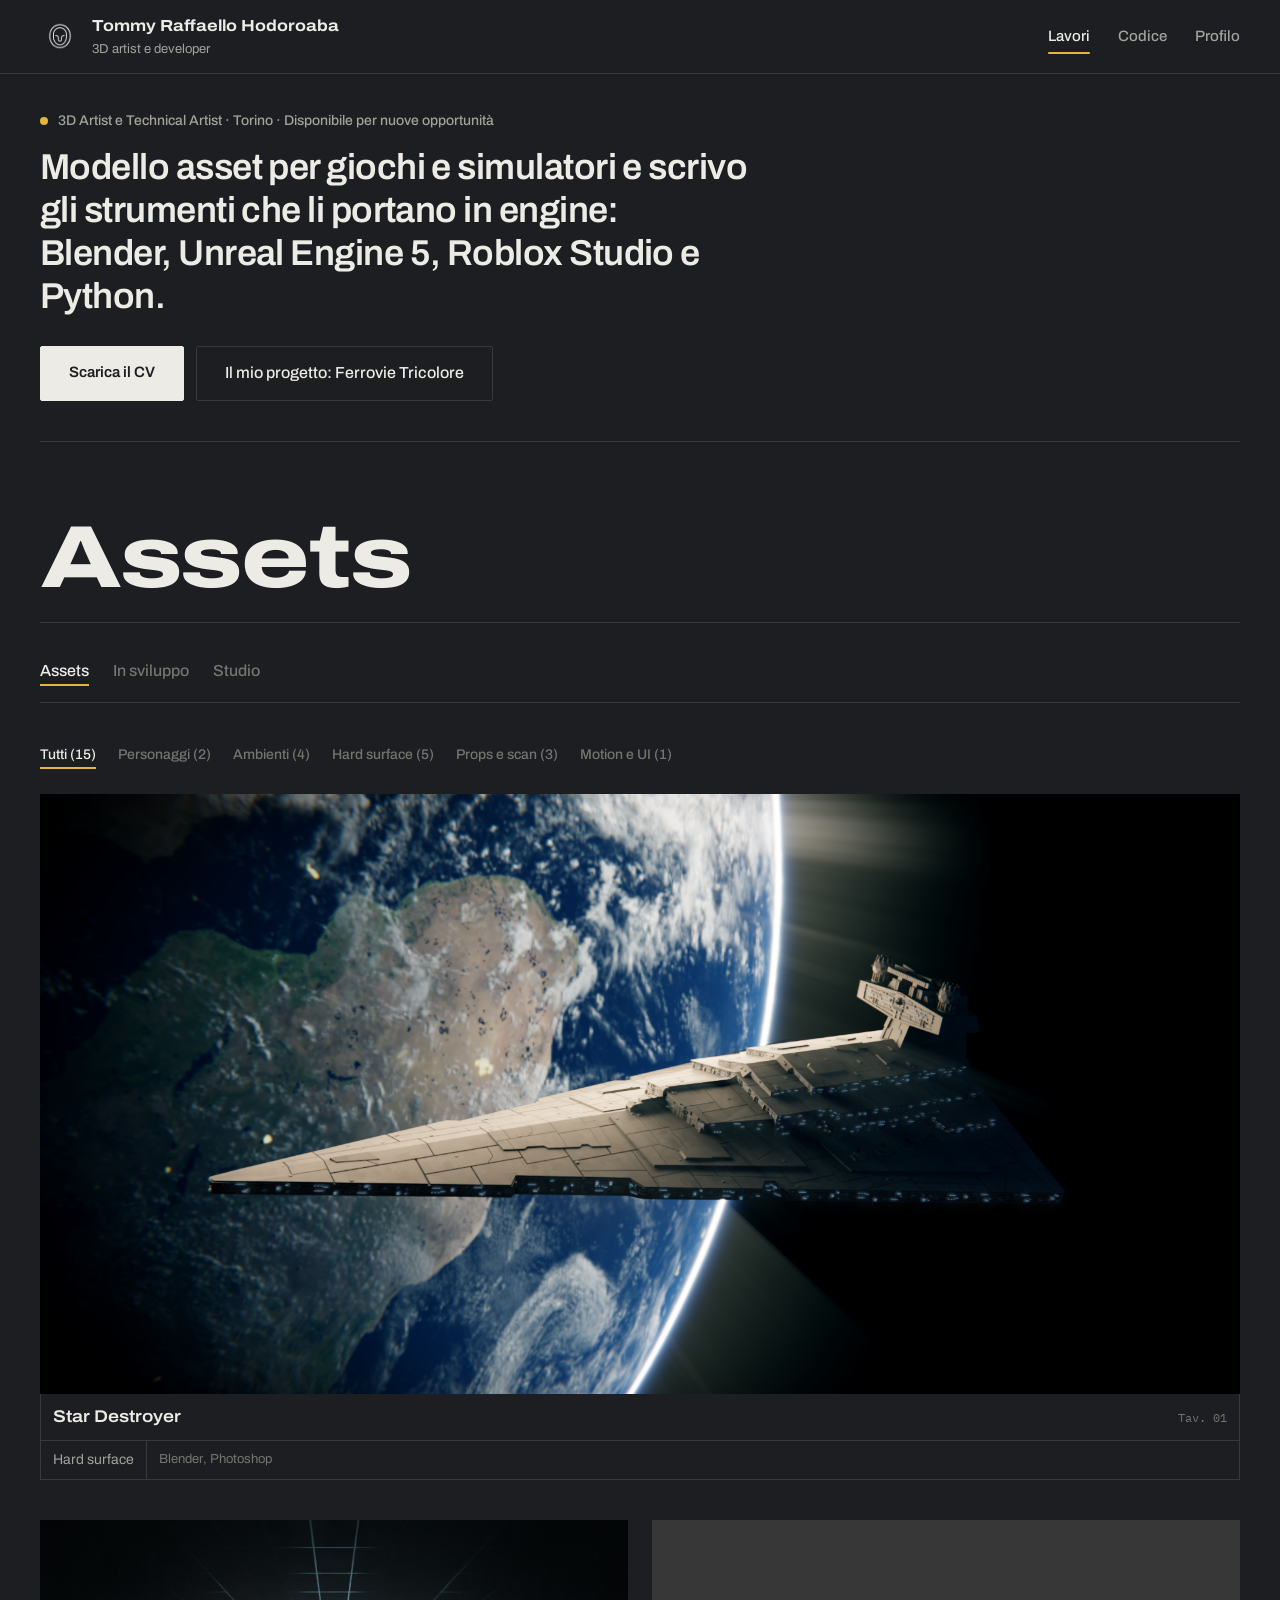
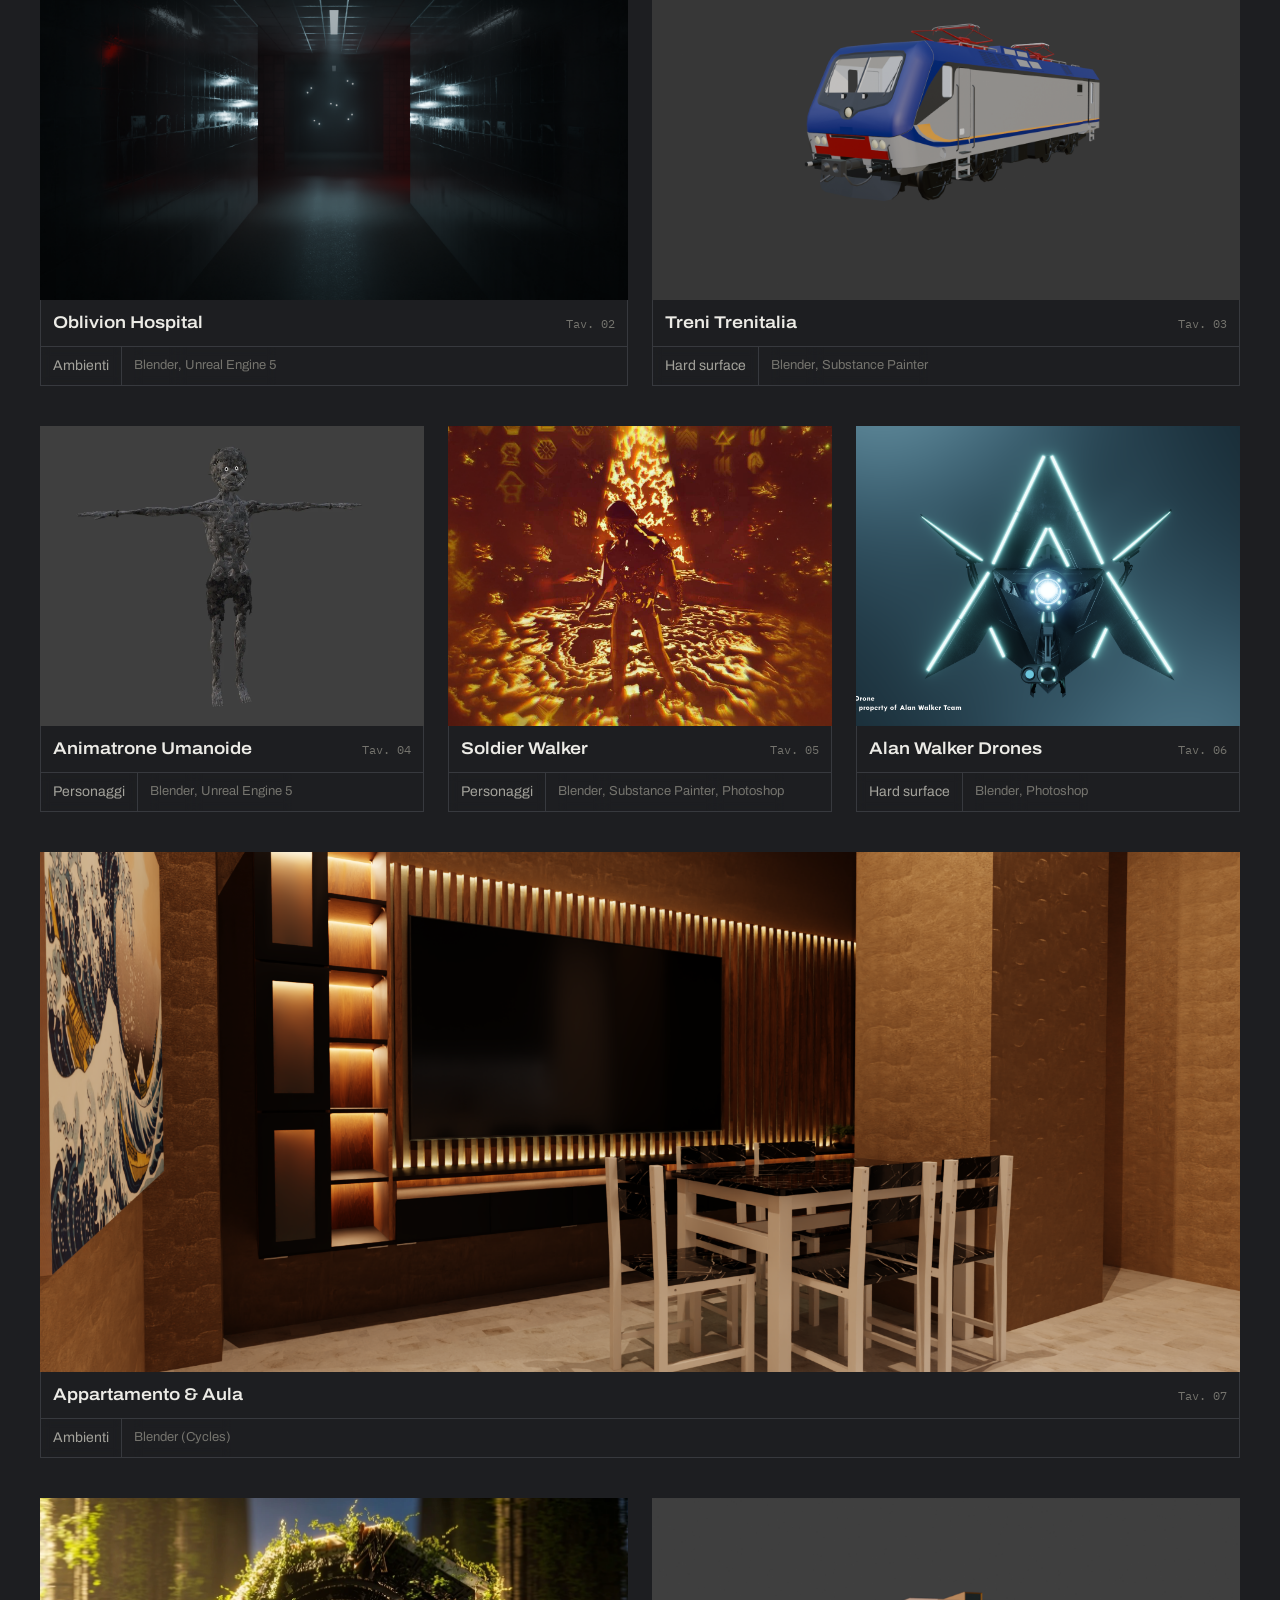
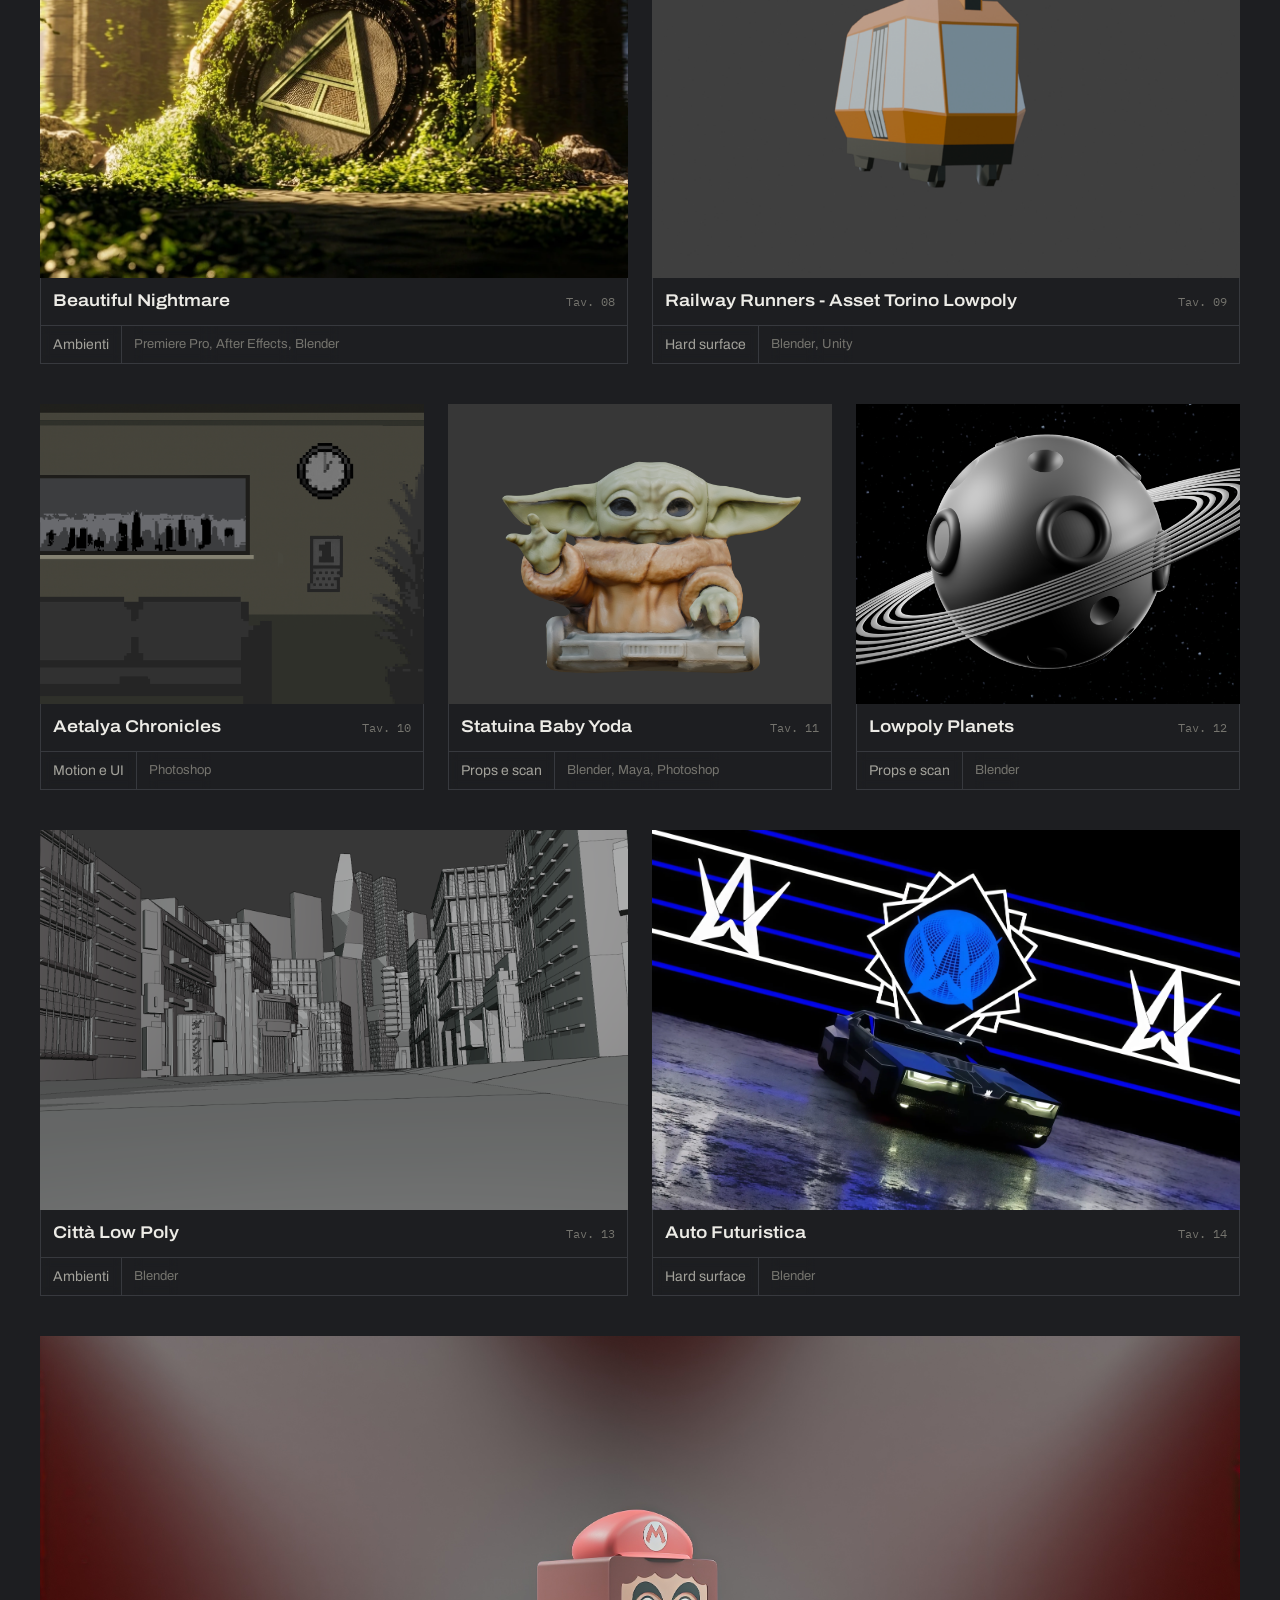
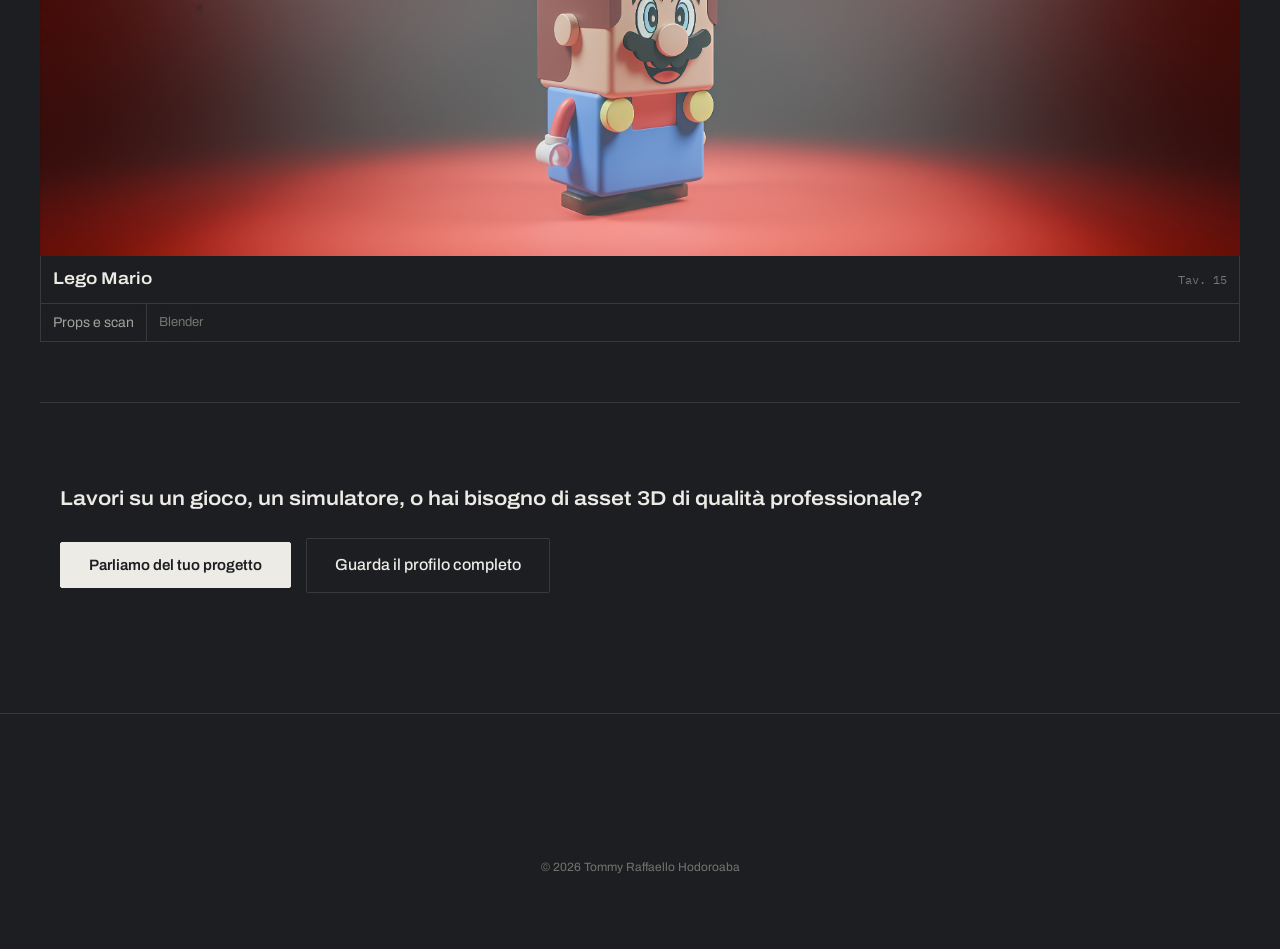
==== commit 5dc95324: "Aggiorna Ferrovie Tricolore, aggiunge presentazione in apertura, unisce Annunci a Studio - Ferrovie " ====
--- a/index.html
+++ b/index.html
@@ -80,11 +80,18 @@
 
     <div id="view-home">
       <div id="showreel" class="wrap section">
+        <div class="home-intro">
+          <p class="home-intro-kicker"><span class="home-intro-dot" aria-hidden="true"></span>3D Artist e Technical Artist · Torino · Disponibile per nuove opportunità</p>
+          <p class="home-intro-text">Modello asset per giochi e simulatori e scrivo gli strumenti che li portano in engine: Blender, Unreal Engine 5, Roblox Studio e Python.</p>
+          <div class="home-intro-cta">
+            <a class="btn-download" href="CV_3D_Tommy_Hodoroaba_2026.pdf" download>Scarica il CV</a>
+            <a class="btn-outline" href="#in-sviluppo">Il mio progetto: Ferrovie Tricolore</a>
+          </div>
+        </div>
         <h2 class="profile-main-title">Assets</h2>
         <nav class="subnav" aria-label="Sezioni dei lavori">
           <a href="#assets">Assets</a>
           <a href="#in-sviluppo">In sviluppo</a>
-          <a href="#annunci">Annunci</a>
           <a href="#studio">Studio</a>
         </nav>
         <div id="filters" class="filterbar reveal">
@@ -544,13 +551,6 @@
           <div class="contact-info-col">
             <p class="contact-col-label">Trovami anche qui</p>
             <div class="contact-links-list">
-              <a href="tel:+393925649950" class="contact-link-pill">
-                <span class="clp-icon">📱</span>
-                <div class="clp-text">
-                  <span class="clp-label">Cellulare</span>
-                  <span class="clp-value">+39 392 564 9950</span>
-                </div>
-              </a>
               <a href="https://www.linkedin.com/in/tommy-raffaello-hodoroaba" target="_blank" rel="noopener noreferrer" class="contact-link-pill">
                 <span class="clp-icon">🔗</span>
                 <div class="clp-text">
@@ -581,20 +581,10 @@
 
         <div class="code-hero">
           <div class="code-hero-copy">
-            <p class="about-text">Non solo 3D. Ho un diploma in Informatica e Telecomunicazioni e un percorso ITS in game development: scrivo codice, costruisco tool che automatizzano la produzione e sviluppo giochi in Unreal Engine 5.</p>
+            <p class="about-text">Il codice è la parte della produzione che non si vede nei render. Scrivo add-on Python per Blender che automatizzano i passaggi ripetitivi, script Luau per Roblox Studio e tool che generano contenuti da dati reali. Ho un diploma in Informatica e Telecomunicazioni e un percorso ITS in game development.</p>
             <div class="code-cta">
               <a class="btn-download" href="https://github.com/73K-Y" target="_blank" rel="noopener">Vedi il codice su GitHub</a>
               <a class="btn-outline" href="CV_IT_Tommy_Hodoroaba_2026.pdf" download>CV IT e supporto tecnico</a>
-            </div>
-            <div class="code-chips">
-              <span class="chip">Unreal Engine 5</span>
-              <span class="chip">C++</span>
-              <span class="chip">C#</span>
-              <span class="chip">Python</span>
-              <span class="chip">Blueprint</span>
-              <span class="chip">Blender API</span>
-              <span class="chip">Git</span>
-              <span class="chip">HTML / CSS / JS</span>
             </div>
           </div>
 
@@ -620,15 +610,15 @@
         </div>
 
         <div class="profile-block" style="margin-top:50px;">
-          <h4 class="block-title">Tool &amp; Codice</h4>
+          <h4 class="block-title">Progetti</h4>
           <div class="dev-grid">
 
             <div class="code-card">
               <div class="code-thumb g1" style="background-image:url('assets/addon.webp'); background-size:cover; background-position:center;"></div>
               <div class="code-body">
-                <h3>Add-on Blender</h3>
-                <span class="code-role">Automazione pipeline 3D</span>
-                <p>Add-on personalizzati in Python per automatizzare i passaggi ripetitivi della pipeline e ridurre i tempi di produzione.</p>
+                <h3>Tail Wrap Generator</h3>
+                <span class="code-role">Add-on Blender in Python</span>
+                <p>Genera linee che avvolgono la superficie di una mesh: le proietta sul punto più vicino della mesh target e le stacca lungo la normale. Numero di linee, segmenti, spessore, offset e colori si regolano da un pannello.</p>
                 <div class="code-tags"><span>Python</span><span>Blender API</span></div>
                 <a class="code-link" href="https://github.com/73K-Y/tail_wrap_generator.git" target="_blank" rel="noopener">Repo GitHub</a>
               </div>
@@ -637,8 +627,8 @@
             <div class="code-card">
               <div class="code-thumb" style="background-image:url('assets/Workflow.webp'); background-size:cover; background-position:center;"></div>
               <div class="code-body">
-                <h3>Workflow Pipeline</h3>
-                <span class="code-role">Meshy - Blender - RetopoFlow - Auto-Rig Pro</span>
+                <h3>3D Workflow Pipeline</h3>
+                <span class="code-role">Documentazione di pipeline</span>
                 <p>Documentazione completa della pipeline per la creazione di personaggi game-ready: dalla generazione AI alla mesh animabile, con reference di topologia e baking.</p>
                 <div class="code-tags"><span>Blender</span><span>RetopoFlow 4</span><span>Auto-Rig Pro</span><span>Meshy AI</span></div>
                 <a class="code-link" href="https://github.com/73K-Y/3D-Workflow-Pipeline" target="_blank" rel="noopener">Repo GitHub</a>
@@ -646,12 +636,12 @@
             </div>
 
             <div class="code-card">
-              <div class="code-thumb g5" style="background-image:url('assets/og-cover.webp'); background-size:cover; background-position:center;"><span class="code-status live"><span class="d"></span>Live</span></div>
+              <div class="code-thumb g5" style="background-image:url('assets/portfolio-screen.webp'); background-size:cover; background-position:top center;"><span class="code-status live"><span class="d"></span>Live</span></div>
               <div class="code-body">
-                <h3>Questo Portfolio</h3>
-                <span class="code-role">Front-end da zero</span>
-                <p>Sito single-page costruito a mano, senza framework: gallery filtrata, routing, gallery modale e form di contatto.</p>
-                <div class="code-tags"><span>HTML</span><span>CSS</span><span>JavaScript</span></div>
+                <h3>Questo portfolio</h3>
+                <span class="code-role">Front-end e funzione serverless, senza framework</span>
+                <p>Routing a hash con cronologia funzionante, galleria filtrata e lazy loading. Una funzione Netlify legge l'API di Discord e pubblica in automatico membri, annunci e ultimi video TikTok di Ferrovie Tricolore, con cache di 10 minuti e Content Security Policy restrittiva.</p>
+                <div class="code-tags"><span>HTML</span><span>CSS</span><span>JavaScript</span><span>Netlify Functions</span><span>Discord API</span></div>
                 <a class="code-link" href="https://portfoliotommy.netlify.app" target="_blank" rel="noopener">Sito live</a>
               </div>
             </div>
@@ -659,52 +649,9 @@
           </div>
         </div>
 
-        <div class="profile-block">
-          <h4 class="block-title">Giochi in sviluppo</h4>
-          <div class="game-grid">
-
-            <div class="code-card">
-              <div class="code-thumb" style="background-image:url('assets/pc_synclife_dynamics.webp')"><span class="code-status"><span class="d"></span>In sviluppo</span></div>
-              <div class="code-body">
-                <h3>Synclife Dynamics</h3>
-                <span class="code-role">Videogioco horror</span>
-                <p>Gioco horror in sviluppo: gameplay, ambienti e meccaniche di interazione.</p>
-                <div class="code-tags"><span>Unreal Engine 5</span></div>
-              </div>
-            </div>
-
-            <div class="code-card">
-              <div class="code-thumb" style="background-image:url('assets/pc_BrainEXE.webp')"><span class="code-status"><span class="d"></span>In sviluppo</span></div>
-              <div class="code-body">
-                <h3>Brain.exe</h3>
-                <span class="code-role">Videogioco meme</span>
-                <p>Progetto sperimentale e ironico in Unreal Engine 5.</p>
-                <div class="code-tags"><span>Unreal Engine 5</span></div>
-              </div>
-            </div>
-
-            <div class="code-card">
-              <div class="code-thumb" style="background-image:url('assets/pc_Orbitalys.webp')"><span class="code-status"><span class="d"></span>In sviluppo</span></div>
-              <div class="code-body">
-                <h3>Orbitalys</h3>
-                <span class="code-role">Arcade</span>
-                <p>Gioco arcade stile pachinko. Piattaforma già pubblicata e accessibile con i vari aggiornamenti.</p>
-                <div class="code-tags"><span>Unreal Engine 5</span></div>
-                <a class="code-link" href="https://orbitalys.netlify.app" target="_blank" rel="noopener">Visita ora</a>
-              </div>
-            </div>
-
-            <div class="code-card">
-              <div class="code-thumb" style="background-image:url('assets/pc_SpaceFun.webp')"><span class="code-status"><span class="d"></span>In sviluppo</span></div>
-              <div class="code-body">
-                <h3>Space Fun</h3>
-                <span class="code-role">Arcade</span>
-                <p>Arcade spaziale in sviluppo all'interno del mio studio indie.</p>
-                <div class="code-tags"><span>Unreal Engine 5</span></div>
-              </div>
-            </div>
-
-          </div>
+        <div class="profile-block gh-block" hidden>
+          <h4 class="block-title">Repository su GitHub</h4>
+          <div class="ft-links gh-list" data-gh="list"></div>
         </div>
 
         <div class="home-cta">
@@ -722,51 +669,56 @@
         <nav class="subnav" aria-label="Sezioni dei lavori">
           <a href="#assets">Assets</a>
           <a href="#in-sviluppo">In sviluppo</a>
-          <a href="#annunci">Annunci</a>
           <a href="#studio">Studio</a>
         </nav>
-        <p class="ft-lead">Un simulatore ferroviario italiano in Roblox Studio, costruito sul realismo: tratte vere e treni autentici. Seguo sia i modelli 3D sia il codice, e il progetto esce sotto il nome TOMHODA Studios.</p>
+        <p class="ft-lead">Un simulatore ferroviario italiano in Roblox Studio con una regola sola: i binari devono essere quelli veri. Si parte da Torino Porta Nuova e oggi si guida fino ad Asti. Faccio da solo modelli 3D, codice e strumenti, sotto il nome TOMHODA Studios.</p>
 
         <div class="hero-stats ft-stats">
-          <div class="stat"><span class="stat-num" data-ft="stato">In sviluppo</span><span class="stat-label">Stato</span></div>
+          <div class="stat"><span class="stat-num" data-ft="stato">Playtest chiuso</span><span class="stat-label">Stato</span></div>
           <div class="stat"><span class="stat-num">Roblox Studio</span><span class="stat-label">Luau, Python, Blender</span></div>
-          <div class="stat"><span class="stat-num" data-ft="members">202</span><span class="stat-label" data-ft="members-label">Membri Discord</span></div>
-        </div>
-
-        <figure class="ft-cover"><img src="assets/ferrovie-tricolore.webp" alt="Logo di Ferrovie Tricolore" loading="lazy" decoding="async"></figure>
+          <div class="stat"><span class="stat-num" data-ft="members">229</span><span class="stat-label" data-ft="members-label">Membri Discord</span></div>
+        </div>
+
+        <figure class="ft-cover ft-shot"><img src="assets/ft-cover.webp" alt="Banchina di Torino Porta Nuova in Ferrovie Tricolore, con colonne, cartelli dei binari e linea aerea" width="1200" height="750" loading="lazy" decoding="async"></figure>
 
         <div class="ft-grid">
           <div class="profile-block">
-            <h4 class="block-title">Dati reali, generati con codice</h4>
+            <h4 class="block-title">Sulla linea</h4>
             <dl class="ft-list">
-              <dt>Stazioni</dt>
-              <dd>Uno script Python legge OpenStreetMap e genera 3.039 segnaposto di stazioni italiane in scala 1:200.</dd>
+              <dt>Tratte</dt>
+              <dd>Porta Nuova - Lingotto e Lingotto - Asti guidabili, merci fino ad Alessandria. La linea per Genova Brignole è già posata.</dd>
+              <dt>Una corsa</dt>
+              <dd>Componi il treno veicolo per veicolo, alzi il pantografo, carichi i freni e chiedi la partenza. Il semaforo decide quando puoi muoverti.</dd>
+              <dt>Traffico</dt>
+              <dd>Treni guidati dal server che rispettano segnali e limiti, e lasciano il binario ai giocatori.</dd>
+              <dt>Rotabili</dt>
+              <dd>E464, Mazinga, MDVC, POP, E652, carrozze e carri merci, con le livree che hanno avuto davvero.</dd>
+            </dl>
+          </div>
+
+          <div class="profile-block">
+            <h4 class="block-title">Torino Porta Nuova</h4>
+            <dl class="ft-list">
+              <dt>Stazione</dt>
+              <dd>20 binari, gola, due depositi e Sala Comandi.</dd>
+              <dt>Tabelloni e annunci</dt>
+              <dd>I tabelloni mostrano il tuo treno appena ti siedi in cabina, la stazione annuncia partenze e arrivi.</dd>
+              <dt>Passeggeri</dt>
+              <dd>Biglietteria, timbratrici e tornelli che si aprono solo con il biglietto.</dd>
+              <dt>Ora</dt>
+              <dd>Orologi e orari seguono l'ora italiana, ora legale compresa.</dd>
+            </dl>
+          </div>
+
+          <div class="profile-block">
+            <h4 class="block-title">Come è costruito</h4>
+            <dl class="ft-list">
               <dt>Binari</dt>
-              <dd>Lo script GenBinario posa i tratti di binario lungo una spline Catmull-Rom costruita dal tracciato GPX Torino - Genova Brignole. Una correzione sul CFrame ha eliminato gli spazi tra i tratti.</dd>
-              <dt>Tracciato in Blender</dt>
-              <dd>Il corridoio ferroviario è modellato in Blender partendo dai dati OpenStreetMap.</dd>
-            </dl>
-          </div>
-
-          <div class="profile-block">
-            <h4 class="block-title">Sistemi di gioco</h4>
-            <dl class="ft-list">
-              <dt>Cabina di guida</dt>
-              <dd>Pannello di guida unico con comandi, luci, porte e clacson a tre fasi, gestiti lato server.</dd>
-              <dt>Composizione</dt>
-              <dd>Treni con numero di carrozze variabile.</dd>
-              <dt>Velocità</dt>
-              <dd>Limiti di velocità a zone e tachimetro tarato sui 160 km/h dei treni regionali.</dd>
-              <dt>Ambiente</dt>
-              <dd>Ciclo giorno e notte sincronizzato con l'ora italiana, ambientazione a Torino Porta Nuova.</dd>
-            </dl>
-          </div>
-
-          <div class="profile-block">
-            <h4 class="block-title">Da Blender a Roblox</h4>
-            <dl class="ft-list">
-              <dt>Locomotiva</dt>
-              <dd>Modello importato da Blender: mesh multi-materiale divisa, texture segnaposto sostituite con i colori reali, e uno script che rimuove le SurfaceAppearance generate in automatico che coprivano i colori delle parti.</dd>
+              <dd>Tile da 20 studs posati sui dati di OpenStreetMap, a 3,011 studs per metro.</dd>
+              <dt>Segnalamento</dt>
+              <dd>Blocco automatico a tre aspetti; i percorsi vengono generati dai binari stessi.</dd>
+              <dt>Linea aerea</dt>
+              <dd>Pali e fili generati da script: il palo giusto viene scelto in base a dove cadono i ganci rispetto ai binari.</dd>
             </dl>
           </div>
         </div>
@@ -789,12 +741,9 @@
         <div class="profile-block ft-gallery-block">
           <h4 class="block-title">Dallo sviluppo</h4>
           <div class="ft-gallery">
-            <figure><img src="assets/ft-1.webp" alt="Ferrovie Tricolore, immagine di sviluppo 1" loading="lazy" decoding="async" onerror="this.parentElement.remove()"></figure>
-            <figure><img src="assets/ft-2.webp" alt="Ferrovie Tricolore, immagine di sviluppo 2" loading="lazy" decoding="async" onerror="this.parentElement.remove()"></figure>
-            <figure><img src="assets/ft-3.webp" alt="Ferrovie Tricolore, immagine di sviluppo 3" loading="lazy" decoding="async" onerror="this.parentElement.remove()"></figure>
-            <figure><img src="assets/ft-4.webp" alt="Ferrovie Tricolore, immagine di sviluppo 4" loading="lazy" decoding="async" onerror="this.parentElement.remove()"></figure>
-            <figure><img src="assets/ft-5.webp" alt="Ferrovie Tricolore, immagine di sviluppo 5" loading="lazy" decoding="async" onerror="this.parentElement.remove()"></figure>
-            <figure><img src="assets/ft-6.webp" alt="Ferrovie Tricolore, immagine di sviluppo 6" loading="lazy" decoding="async" onerror="this.parentElement.remove()"></figure>
+            <figure><img src="assets/ft-1.webp" alt="Treni in sosta nel deposito di Porta Nuova" width="1200" height="750" loading="lazy" decoding="async" onerror="this.parentElement.remove()"></figure>
+            <figure><img src="assets/ft-2.webp" alt="Linea aerea sui binari di Torino Lingotto" width="1200" height="750" loading="lazy" decoding="async" onerror="this.parentElement.remove()"></figure>
+            <figure><img src="assets/ft-3.webp" alt="Tornelli di accesso ai binari 1-8" width="1200" height="750" loading="lazy" decoding="async" onerror="this.parentElement.remove()"></figure>
           </div>
         </div>
 
@@ -802,7 +751,7 @@
           <h4 class="block-title">Community</h4>
           <p class="about-text">Gli aggiornamenti di sviluppo escono principalmente su Discord, e in video brevi su TikTok.</p>
           <div class="ft-links">
-            <a class="ft-link" href="https://discord.gg/pH62fm3nkG" target="_blank" rel="noopener"><span class="ft-link-name">Discord</span><span class="ft-link-meta" data-ft="members-short">202 membri</span></a>
+            <a class="ft-link" href="https://discord.gg/pH62fm3nkG" target="_blank" rel="noopener"><span class="ft-link-name">Discord</span><span class="ft-link-meta" data-ft="members-short">229 membri</span></a>
             <a class="ft-link" href="https://www.tiktok.com/@ferrovietricolore" target="_blank" rel="noopener"><span class="ft-link-name">TikTok Ferrovie Tricolore</span><span class="ft-link-meta">@ferrovietricolore</span></a>
             <a class="ft-link" href="https://github.com/73K-Y/Ferrovie-Tricolore" target="_blank" rel="noopener"><span class="ft-link-name">GitHub</span><span class="ft-link-meta">73K-Y/Ferrovie-Tricolore</span></a>
           </div>
@@ -810,57 +759,6 @@
       </section>
     </div>
 
-
-    <div id="view-news" class="work-view" style="display:none; padding-top:40px;">
-      <section class="wrap profile-section">
-        <h2 class="profile-main-title">Annunci</h2>
-        <nav class="subnav" aria-label="Sezioni dei lavori">
-          <a href="#assets">Assets</a>
-          <a href="#in-sviluppo">In sviluppo</a>
-          <a href="#annunci">Annunci</a>
-          <a href="#studio">Studio</a>
-        </nav>
-        <p class="ft-lead">Progetti annunciati, non ancora mostrabili. Le immagini si svelano al passaggio del mouse.</p>
-        <div class="coming-grid">
-            <article class="case-coming" data-title="Synclife Dynamics">
-              <div class="case-bg pc-bg" style="background-image:url('assets/pc_synclife_dynamics.webp')"></div>
-              <div class="case-bg mobile-bg" style="background-image:url('assets/mobile_synclife_dynamics.webp')"></div>
-              <div class="case-overlay" aria-hidden="true"><span class="label">Soon</span></div>
-              <div class="case-info">
-                <h4 class="coming-title">Synclife Dynamics</h4>
-                <p class="coming-desc">Videogioco horror, Unreal Engine 5</p>
-              </div>
-            </article>
-            <article class="case-coming" data-title="Brain.exe">
-              <div class="case-bg pc-bg" style="background-image:url('assets/pc_BrainEXE.webp')"></div>
-              <div class="case-bg mobile-bg" style="background-image:url('assets/mobile_BrainEXE.webp')"></div>
-              <div class="case-overlay" aria-hidden="true"><span class="label">Soon</span></div>
-              <div class="case-info">
-                <h4 class="coming-title">Brain.exe</h4>
-                <p class="coming-desc">Videogioco meme, Unreal Engine 5</p>
-              </div>
-            </article>
-            <a href="https://orbitalys.netlify.app" target="_blank" rel="noopener" class="coming-link">
-              <article class="case-coming" data-title="Orbitalys">
-                <div class="case-bg pc-bg" style="background-image:url('assets/pc_Orbitalys.webp')"></div>
-                <div class="case-info">
-                  <h4 class="coming-title">Orbitalys</h4>
-                  <p class="coming-desc">Videogioco arcade, Unreal Engine 5</p>
-                </div>
-              </article>
-            </a>
-            <article class="case-coming" data-title="Space Fun">
-              <div class="case-bg pc-bg" style="background-image:url('assets/pc_SpaceFun.webp')"></div>
-              <div class="case-bg mobile-bg" style="background-image:url('assets/mobile_SpaceFun.webp')"></div>
-              <div class="case-overlay" aria-hidden="true"><span class="label">Soon</span></div>
-              <div class="case-info">
-                <h4 class="coming-title">Space Fun</h4>
-                <p class="coming-desc">Videogioco arcade, Unreal Engine 5</p>
-              </div>
-            </article>
-        </div>
-      </section>
-    </div>
 
     <div id="view-studio" class="work-view" style="display:none; padding-top:40px;">
       <section class="wrap profile-section">
@@ -868,7 +766,6 @@
         <nav class="subnav" aria-label="Sezioni dei lavori">
           <a href="#assets">Assets</a>
           <a href="#in-sviluppo">In sviluppo</a>
-          <a href="#annunci">Annunci</a>
           <a href="#studio">Studio</a>
         </nav>
         <p class="ft-lead">Il mio studio indie: il nome sotto cui escono i miei giochi.</p>
@@ -877,14 +774,15 @@
           <h4 class="block-title">Giochi dello studio</h4>
           <div class="ft-links">
             <a class="ft-link" href="#in-sviluppo"><span class="ft-link-name">Ferrovie Tricolore</span><span class="ft-link-meta">in sviluppo</span></a>
-            <a class="ft-link" href="#annunci"><span class="ft-link-name">Synclife Dynamics, Brain.exe, Orbitalys, Space Fun</span><span class="ft-link-meta">annunciati</span></a>
+            <a class="ft-link" href="https://orbitalys.netlify.app" target="_blank" rel="noopener"><span class="ft-link-name">Orbitalys</span><span class="ft-link-meta">annunciato, Unreal Engine 5</span></a>
+            <div class="ft-link"><span class="ft-link-name">Synclife Dynamics, Brain.exe, Space Fun</span><span class="ft-link-meta">in preparazione</span></div>
           </div>
         </div>
         <div class="profile-block">
           <h4 class="block-title">Canali dello studio</h4>
           <div class="ft-links">
             <a class="ft-link" href="https://www.tiktok.com/@tomhodastudioofficial" target="_blank" rel="noopener"><span class="ft-link-name">TikTok TOMHODA Studios</span><span class="ft-link-meta">@tomhodastudioofficial</span></a>
-            <a class="ft-link" href="https://linktr.ee/thomodastudio" target="_blank" rel="noopener"><span class="ft-link-name">Tutti i link</span><span class="ft-link-meta">linktr.ee/thomodastudio</span></a>
+            <a class="ft-link" href="https://linktr.ee/thomodastudio" target="_blank" rel="noopener"><span class="ft-link-name">Linktree</span><span class="ft-link-meta">tutti i link dello studio</span></a>
           </div>
         </div>
       </section>
--- a/theme.css
+++ b/theme.css
@@ -87,6 +87,15 @@
 }
 .glow-script { font: inherit; color: inherit; }
 
+/* ---------- Presentazione in apertura ---------- */
+.home-intro { margin: 0 0 72px; padding-bottom: 40px; border-bottom: 1px solid var(--line); }
+.home-intro-kicker { display: flex; align-items: center; gap: 10px; margin: 0 0 14px; font-size: 14px; font-weight: 500; color: var(--ink-2); }
+.home-intro-dot { flex: none; width: 8px; height: 8px; border-radius: 50%; background: var(--signal); }
+.home-intro-text { max-width: 34ch; margin: 0 0 28px; font-size: clamp(1.5rem, 3.2vw, 2.25rem); font-weight: 600; line-height: 1.2; letter-spacing: -0.015em; color: var(--ink); }
+.home-intro-cta { display: flex; flex-wrap: wrap; gap: 12px; }
+.home-intro-cta .btn-outline { margin: 0; }
+@media (max-width: 600px) { .home-intro-cta > a { width: 100%; margin: 0; text-align: center; box-sizing: border-box; } }
+
 .block-title {
   display: block; background: none; color: var(--ink); padding: 0;
   border-radius: 0; font-size: 20px; font-weight: 700; text-transform: none; letter-spacing: 0;
@@ -440,6 +449,8 @@
 .ft-stats { margin-bottom: 40px !important; }
 .ft-cover { margin: 0 0 64px; border: 1px solid var(--line); background: #fff; }
 .ft-cover img { display: block; width: 100%; max-height: 420px; object-fit: contain; }
+.ft-cover.ft-shot { background: none; }
+.ft-cover.ft-shot img { max-height: none; height: auto; aspect-ratio: 16 / 10; object-fit: cover; }
 
 .ft-grid { display: grid; grid-template-columns: 1fr; gap: 0 56px; }
 @media (min-width: 900px) { .ft-grid { grid-template-columns: repeat(2, minmax(0, 1fr)); } }
@@ -448,9 +459,9 @@
 .ft-list dt { font-stretch: 112%; font-weight: 600; font-size: 16px; padding-top: 14px; }
 .ft-list dd { margin: 4px 0 0; padding-bottom: 14px; border-bottom: 1px solid var(--line); color: var(--ink-2); font-size: 15px; line-height: 1.6; }
 
-.ft-gallery { display: grid; gap: 16px; grid-template-columns: repeat(auto-fill, minmax(280px, 1fr)); }
+.ft-gallery { display: grid; gap: 16px; grid-template-columns: repeat(auto-fit, minmax(280px, 1fr)); }
 .ft-gallery figure { margin: 0; border: 1px solid var(--line); }
-.ft-gallery img { display: block; width: 100%; aspect-ratio: 16 / 9; object-fit: cover; }
+.ft-gallery img { display: block; width: 100%; height: auto; aspect-ratio: 16 / 9; object-fit: cover; }
 .ft-gallery-block:not(:has(figure)) { display: none; }
 
 .ft-links { display: grid; grid-template-columns: 1fr; border-top: 1px solid var(--line); margin-top: 20px; max-width: 720px; }
@@ -516,3 +527,9 @@
 .ft-tt-body time { font-family: var(--mono) !important; font-size: 13px; color: var(--ink-3); }
 .ft-tt-body p { margin: 6px 0 0; font-size: 14px; line-height: 1.5; color: var(--ink-2); }
 .ft-tt:hover .ft-update-link { color: var(--ink); }
+
+/* Codice: elenco repository */
+.gh-list { max-width: none; }
+.gh-repo .ft-link-name { text-transform: none; }
+[hidden] { display: none !important; }
+div.ft-link:hover .ft-link-name { text-decoration: none; }
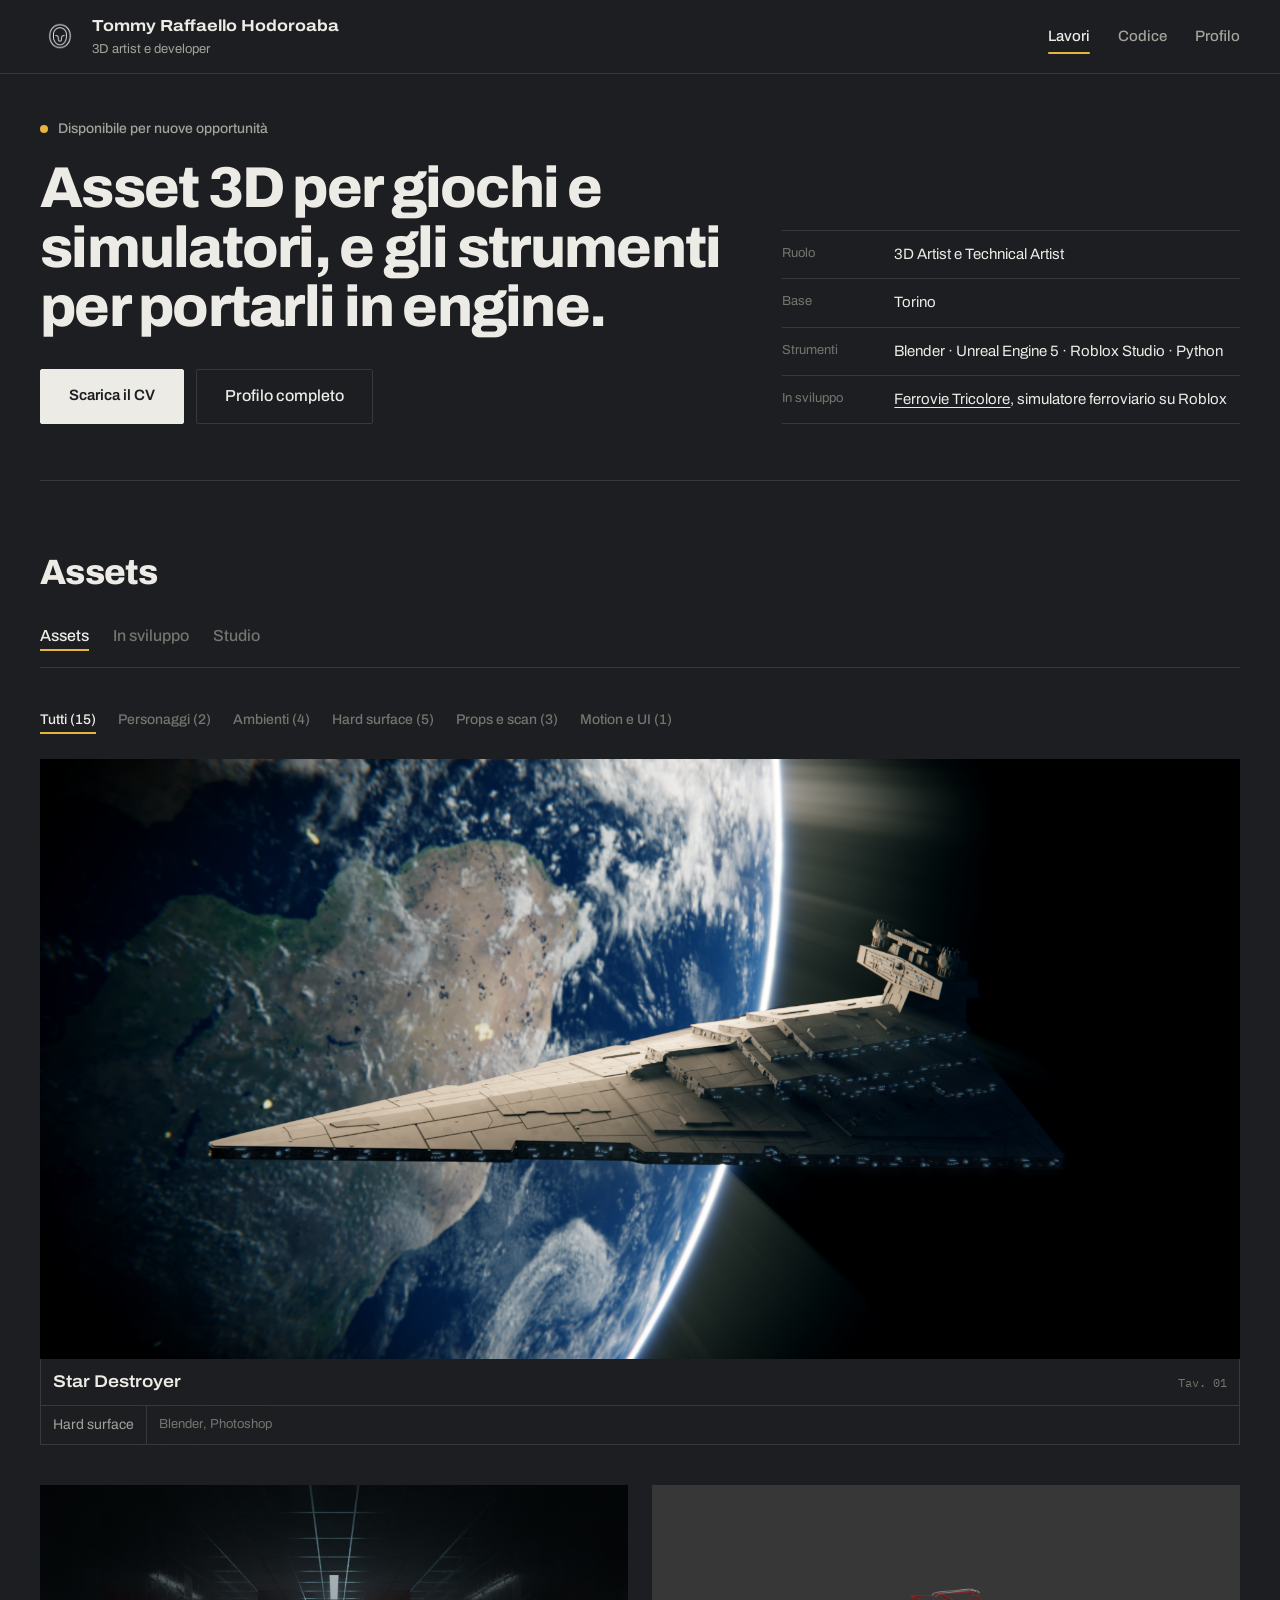
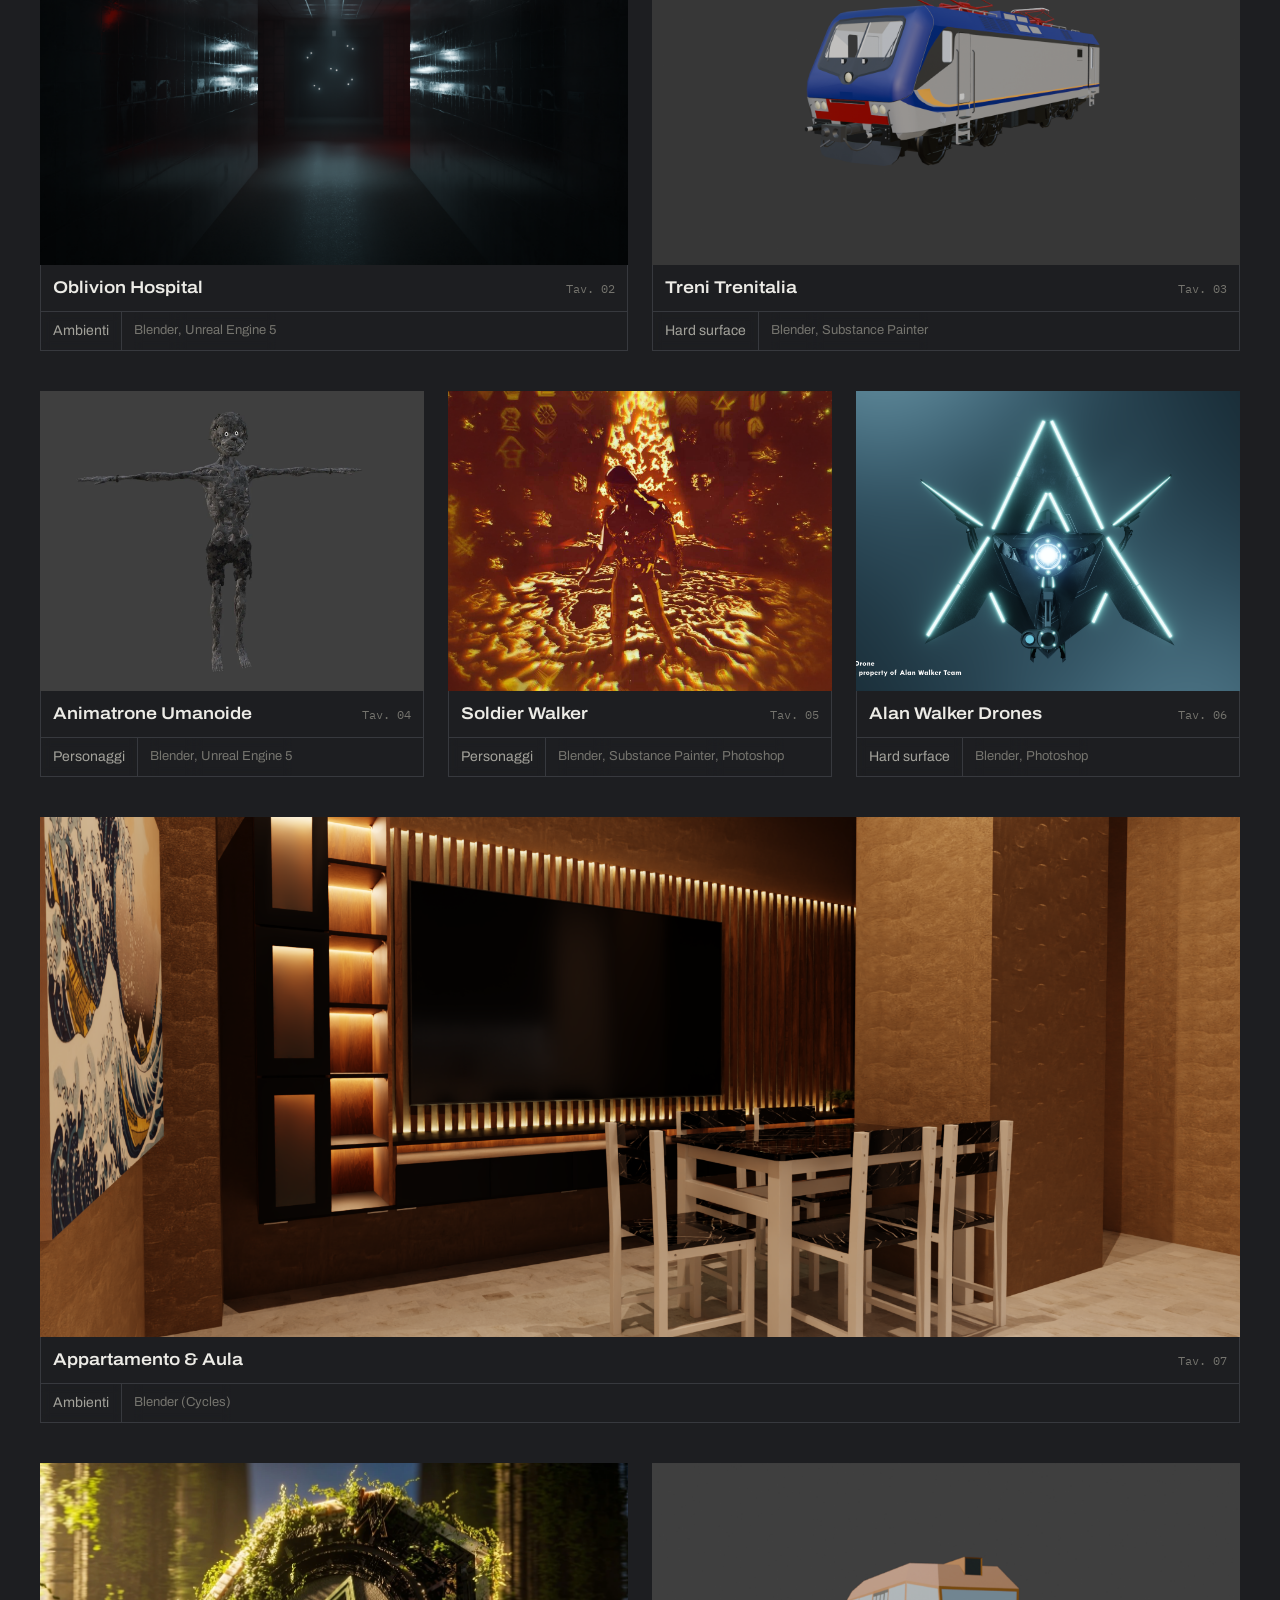
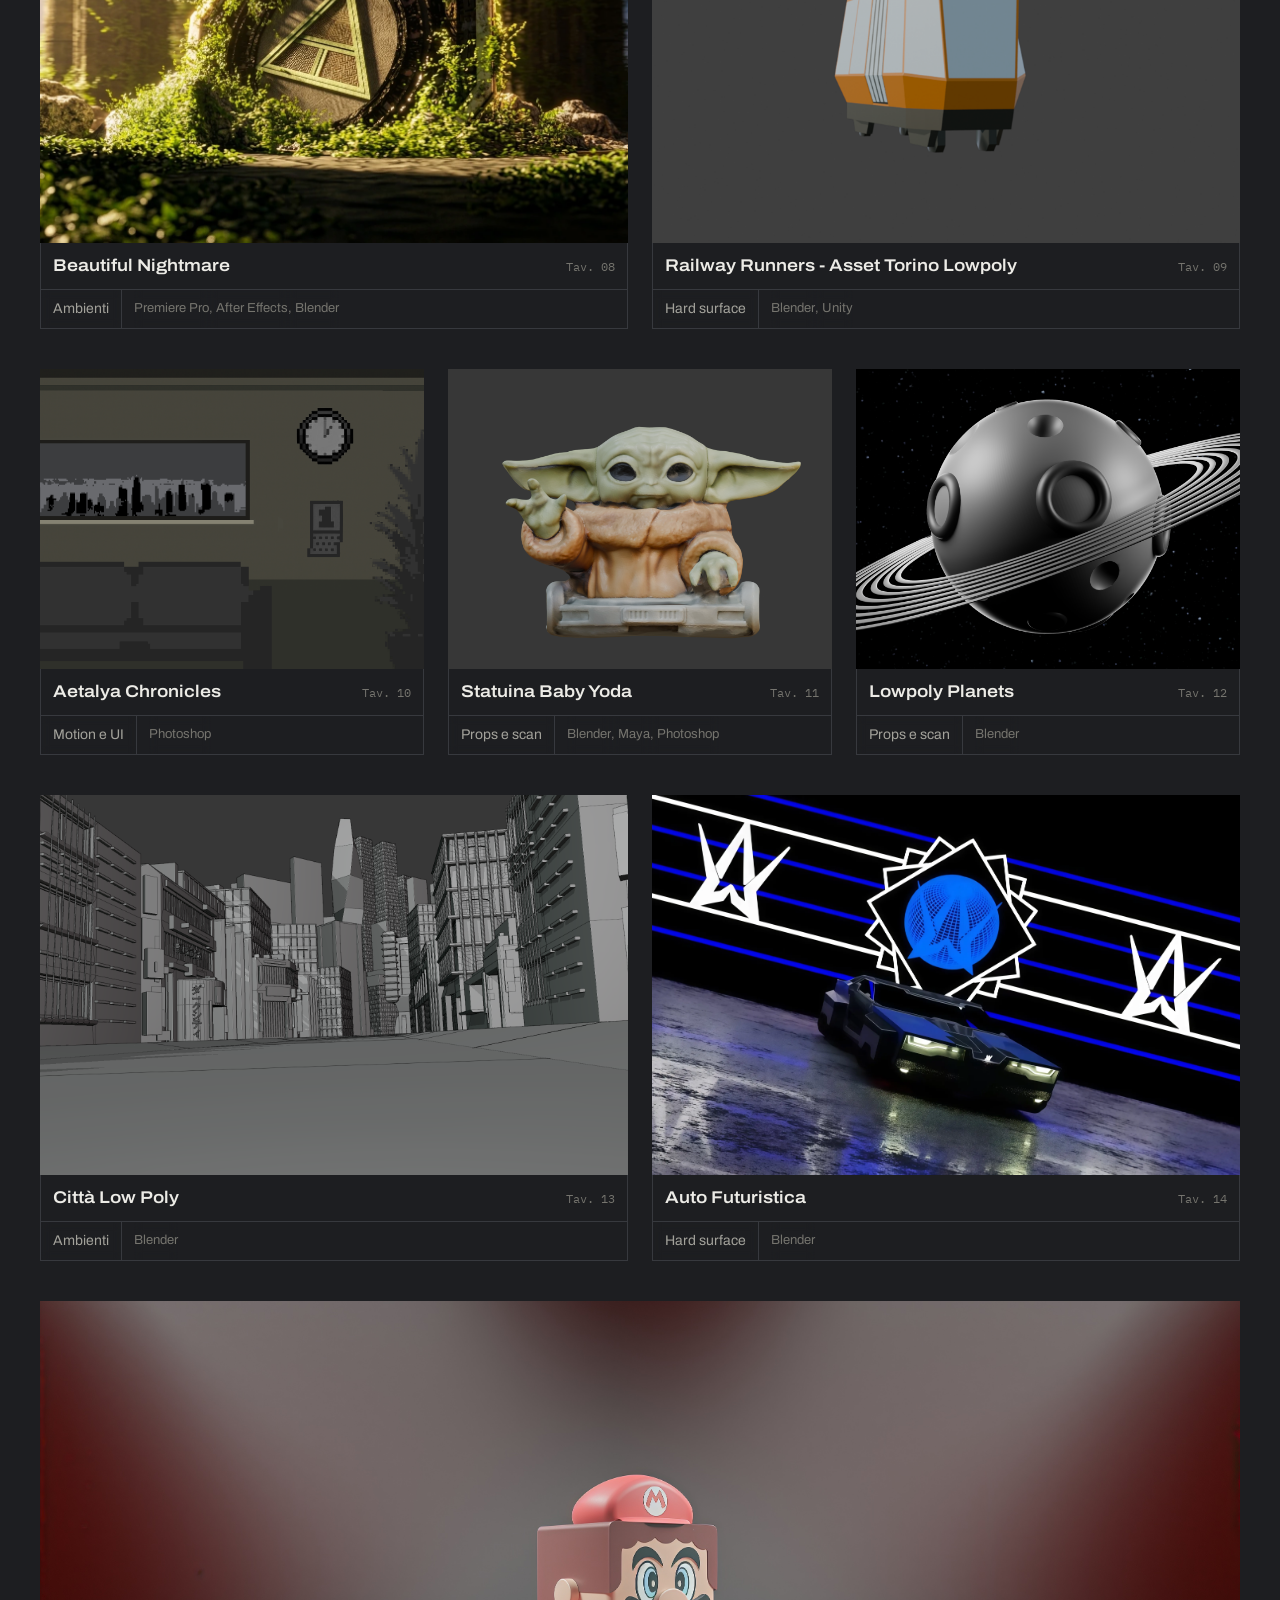
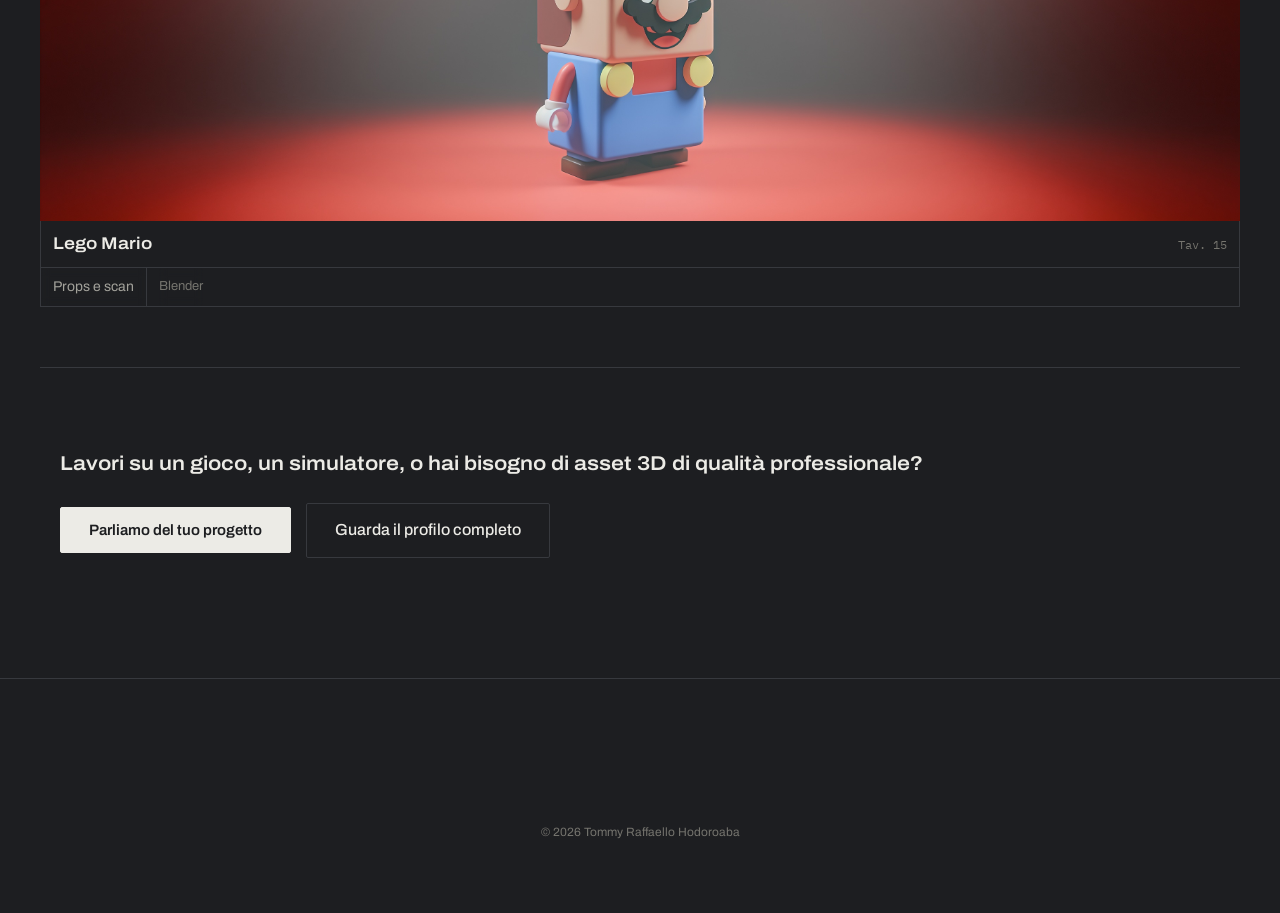
==== commit e4a06e6f: "Apertura: titolo vero con scheda accanto al posto della frase isolata Co-Authored-By: Claude Opus 5." ====
--- a/index.html
+++ b/index.html
@@ -80,15 +80,23 @@
 
     <div id="view-home">
       <div id="showreel" class="wrap section">
-        <div class="home-intro">
-          <p class="home-intro-kicker"><span class="home-intro-dot" aria-hidden="true"></span>3D Artist e Technical Artist · Torino · Disponibile per nuove opportunità</p>
-          <p class="home-intro-text">Modello asset per giochi e simulatori e scrivo gli strumenti che li portano in engine: Blender, Unreal Engine 5, Roblox Studio e Python.</p>
-          <div class="home-intro-cta">
-            <a class="btn-download" href="CV_3D_Tommy_Hodoroaba_2026.pdf" download>Scarica il CV</a>
-            <a class="btn-outline" href="#in-sviluppo">Il mio progetto: Ferrovie Tricolore</a>
-          </div>
-        </div>
-        <h2 class="profile-main-title">Assets</h2>
+        <header class="home-intro">
+          <div class="home-intro-main">
+            <p class="home-intro-kicker"><span class="home-intro-dot" aria-hidden="true"></span>Disponibile per nuove opportunità</p>
+            <h2 class="home-intro-title">Asset 3D per giochi e simulatori, e gli strumenti per portarli in engine.</h2>
+            <div class="home-intro-cta">
+              <a class="btn-download" href="CV_3D_Tommy_Hodoroaba_2026.pdf" download>Scarica il CV</a>
+              <a class="btn-outline" href="#profile">Profilo completo</a>
+            </div>
+          </div>
+          <dl class="home-intro-facts">
+            <div><dt>Ruolo</dt><dd>3D Artist e Technical Artist</dd></div>
+            <div><dt>Base</dt><dd>Torino</dd></div>
+            <div><dt>Strumenti</dt><dd>Blender · Unreal Engine 5 · Roblox Studio · Python</dd></div>
+            <div><dt>In sviluppo</dt><dd><a href="#in-sviluppo">Ferrovie Tricolore</a>, simulatore ferroviario su Roblox</dd></div>
+          </dl>
+        </header>
+        <h3 class="home-section-title">Assets</h3>
         <nav class="subnav" aria-label="Sezioni dei lavori">
           <a href="#assets">Assets</a>
           <a href="#in-sviluppo">In sviluppo</a>
--- a/theme.css
+++ b/theme.css
@@ -88,12 +88,19 @@
 .glow-script { font: inherit; color: inherit; }
 
 /* ---------- Presentazione in apertura ---------- */
-.home-intro { margin: 0 0 72px; padding-bottom: 40px; border-bottom: 1px solid var(--line); }
-.home-intro-kicker { display: flex; align-items: center; gap: 10px; margin: 0 0 14px; font-size: 14px; font-weight: 500; color: var(--ink-2); }
+.home-intro { display: grid; grid-template-columns: minmax(0, 1.5fr) minmax(0, 1fr); gap: 56px; align-items: end; margin: 8px 0 64px; padding-bottom: 56px; border-bottom: 1px solid var(--line); }
+.home-intro-kicker { display: flex; align-items: center; gap: 10px; margin: 0 0 18px; font-size: 14px; font-weight: 500; color: var(--ink-2); }
 .home-intro-dot { flex: none; width: 8px; height: 8px; border-radius: 50%; background: var(--signal); }
-.home-intro-text { max-width: 34ch; margin: 0 0 28px; font-size: clamp(1.5rem, 3.2vw, 2.25rem); font-weight: 600; line-height: 1.2; letter-spacing: -0.015em; color: var(--ink); }
+.home-intro-title { margin: 0 0 32px; font-size: clamp(2.1rem, 4.6vw, 3.6rem); font-weight: 800; line-height: 1.04; letter-spacing: -0.03em; color: var(--ink); }
 .home-intro-cta { display: flex; flex-wrap: wrap; gap: 12px; }
 .home-intro-cta .btn-outline { margin: 0; }
+.home-intro-facts { margin: 0; border-top: 1px solid var(--line); }
+.home-intro-facts > div { display: grid; grid-template-columns: 96px 1fr; gap: 16px; padding: 12px 0; border-bottom: 1px solid var(--line); }
+.home-intro-facts dt { font-size: 13px; color: var(--ink-3); }
+.home-intro-facts dd { margin: 0; font-size: 15px; color: var(--ink); }
+.home-intro-facts a { color: var(--ink); text-decoration: underline; text-underline-offset: 3px; }
+.home-section-title { margin: 0 0 20px; font-size: clamp(1.6rem, 3vw, 2.2rem); font-weight: 800; letter-spacing: -0.02em; color: var(--ink); }
+@media (max-width: 860px) { .home-intro { grid-template-columns: 1fr; gap: 36px; margin-bottom: 56px; padding-bottom: 0; border-bottom: 0; } }
 @media (max-width: 600px) { .home-intro-cta > a { width: 100%; margin: 0; text-align: center; box-sizing: border-box; } }
 
 .block-title {
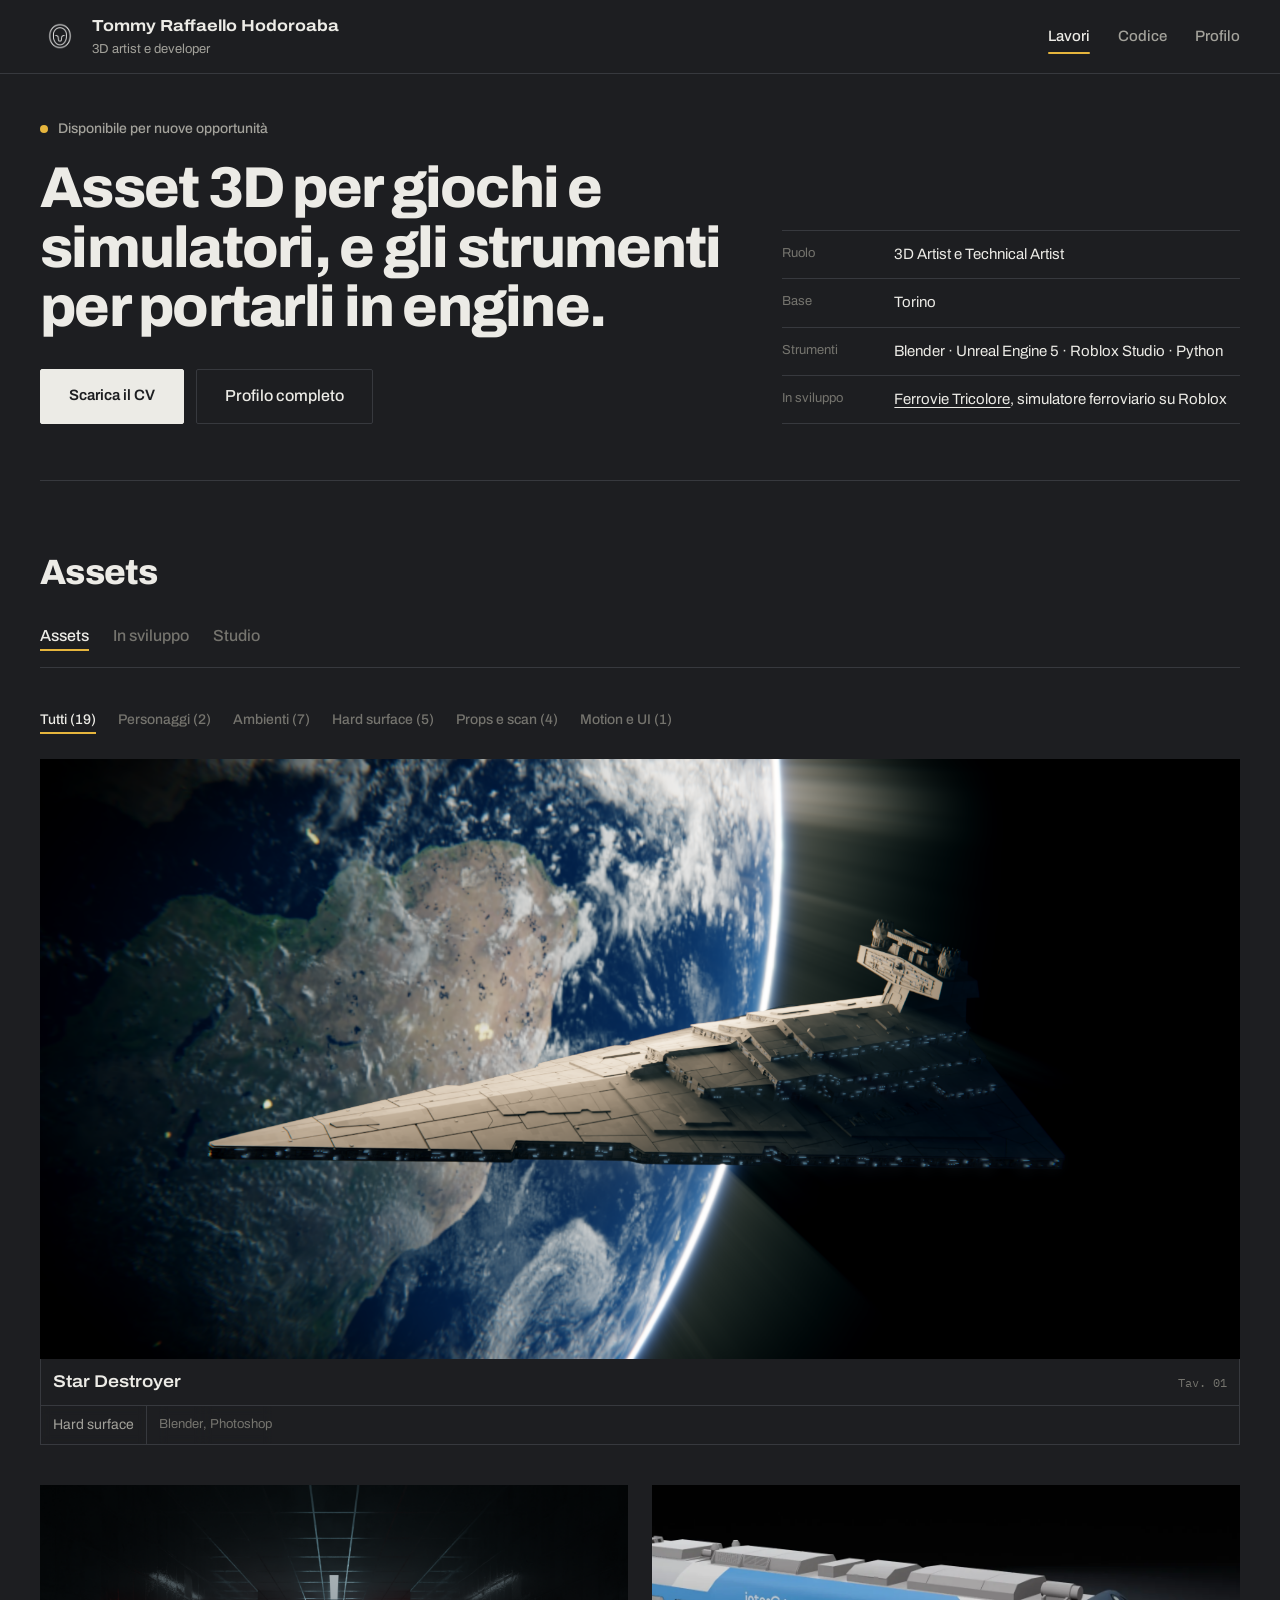
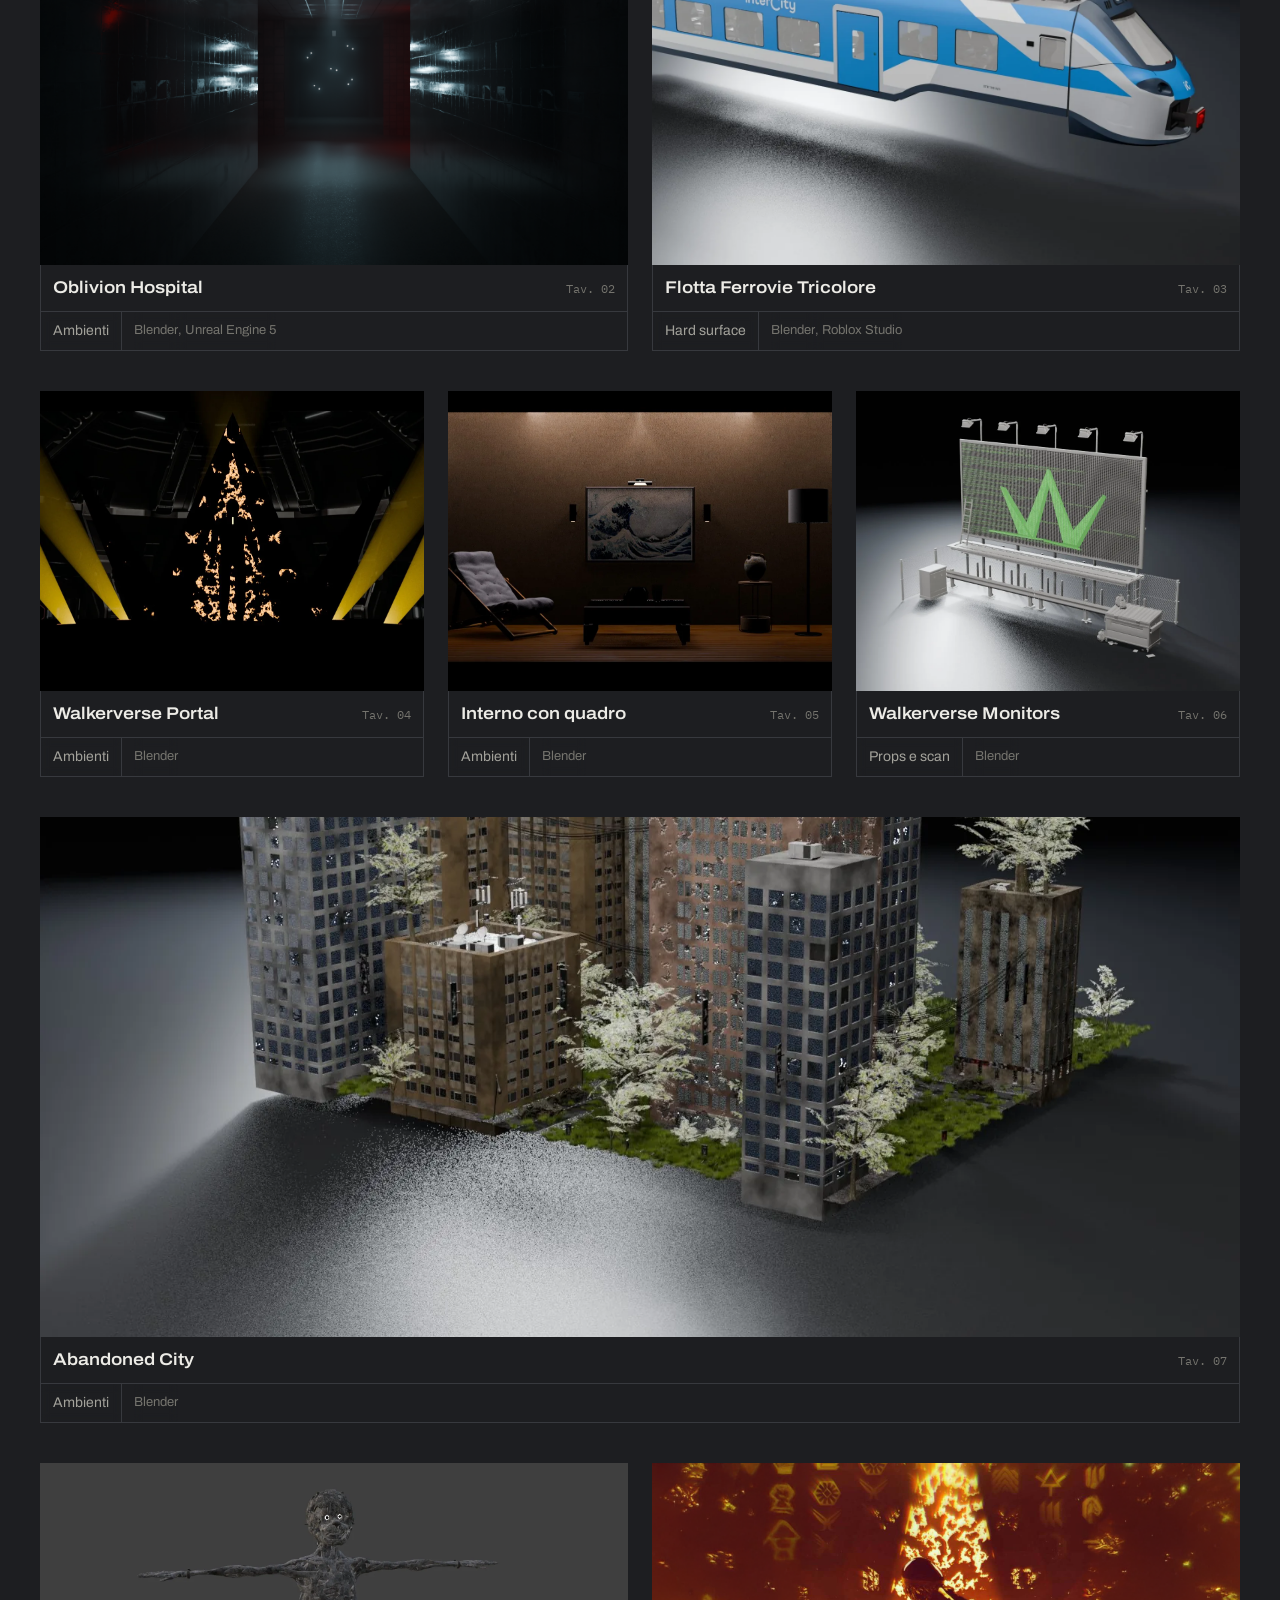
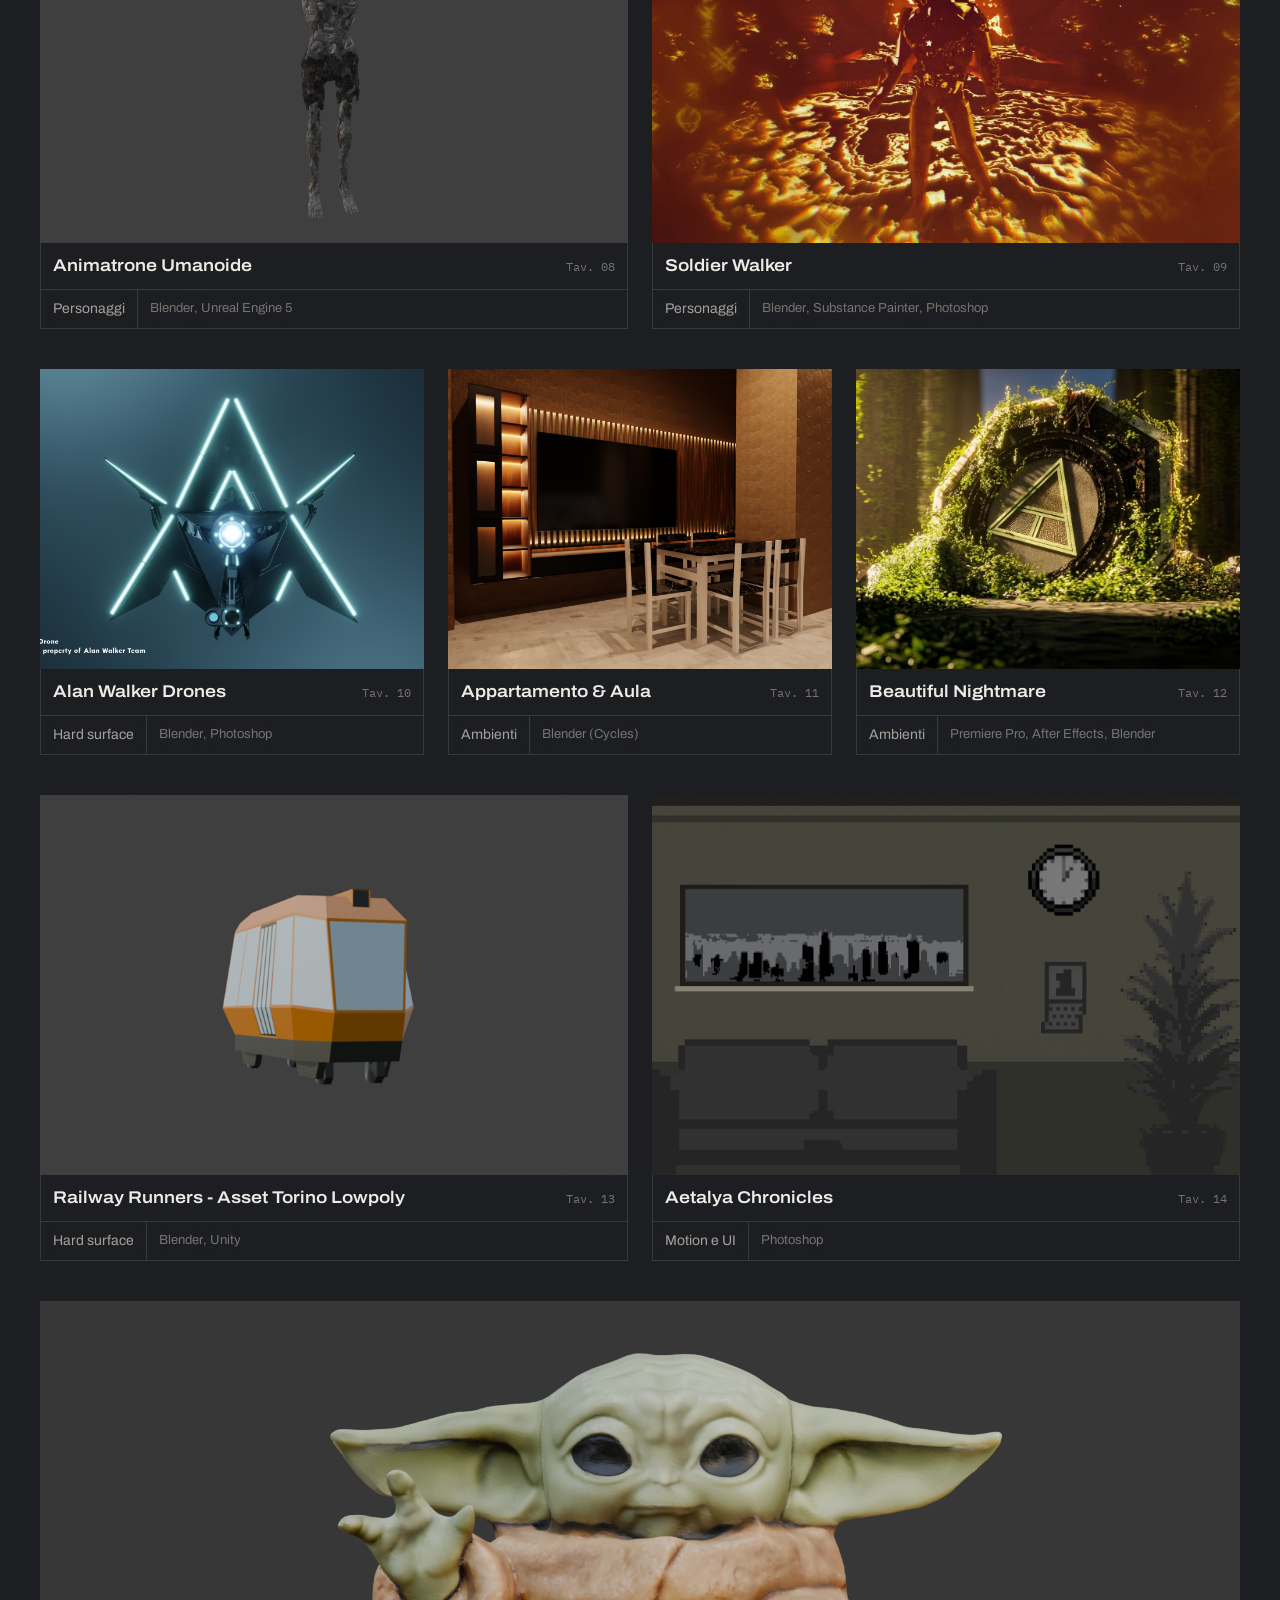
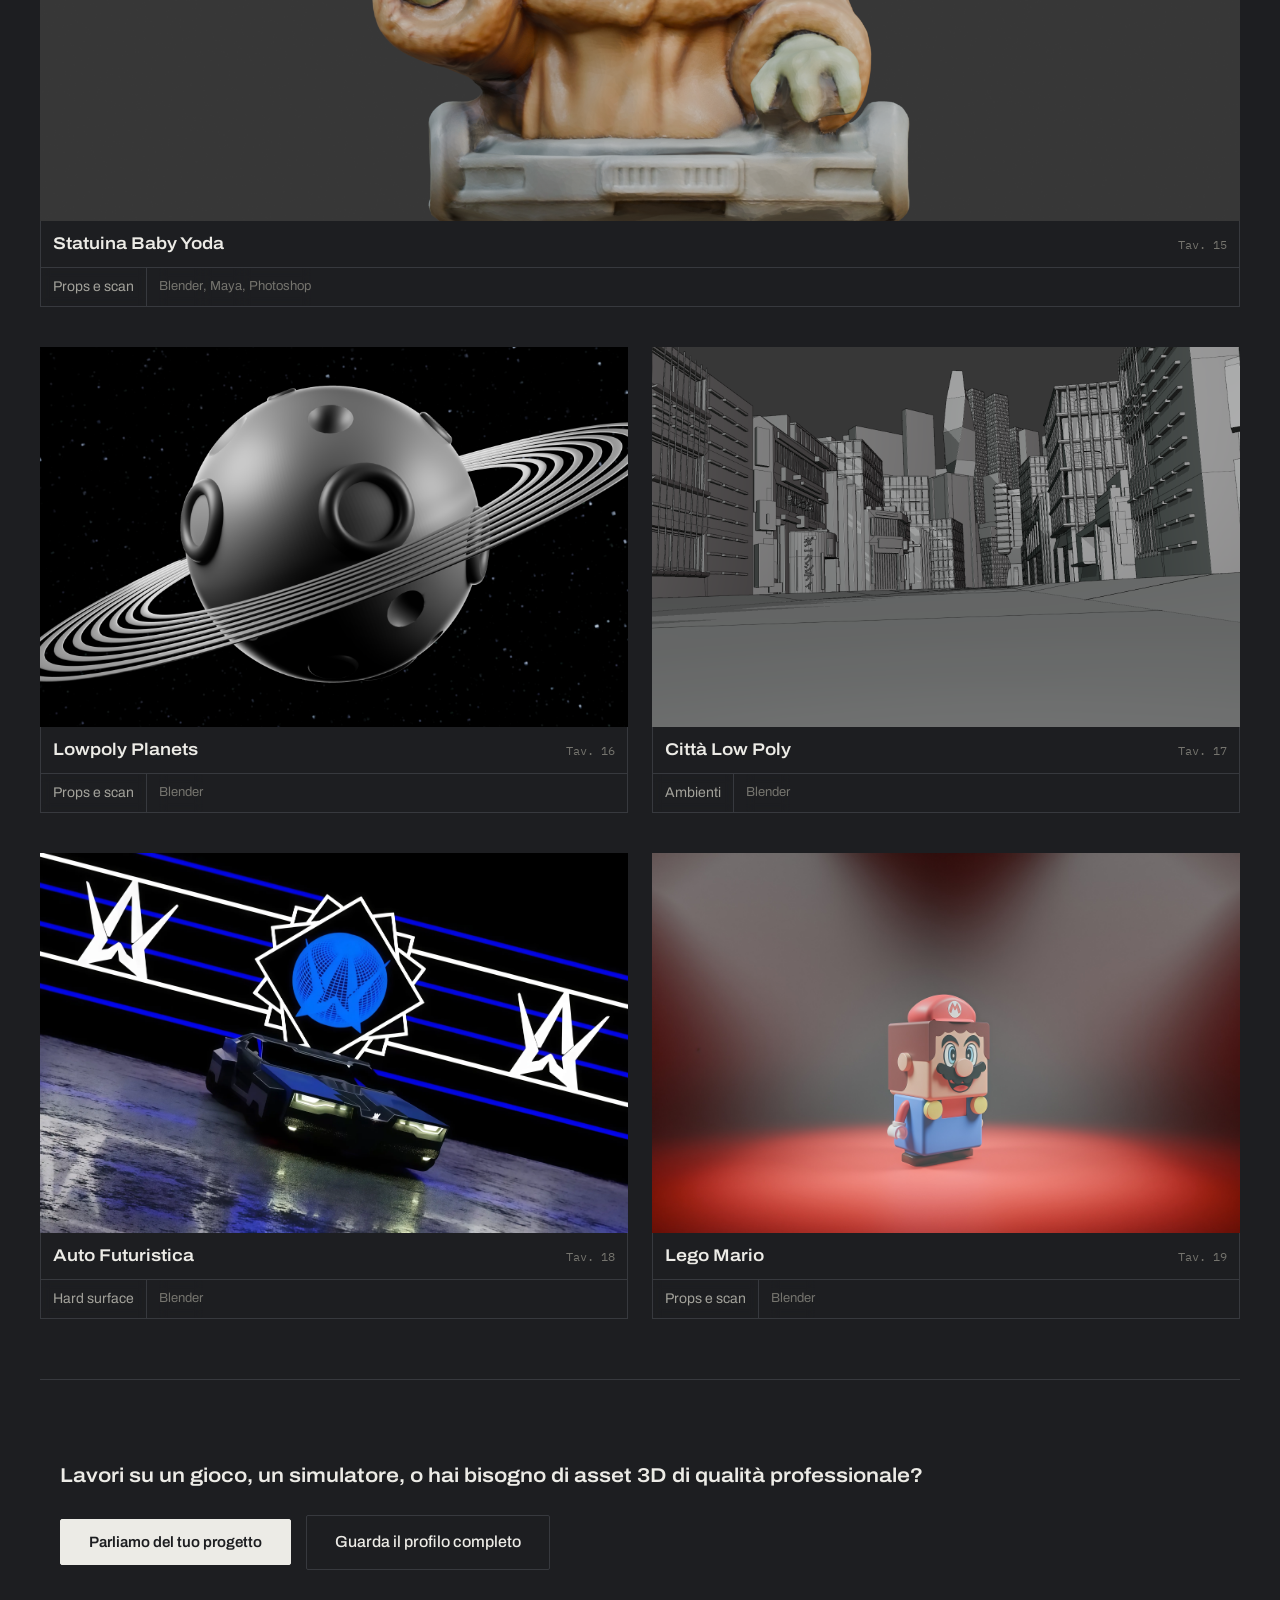
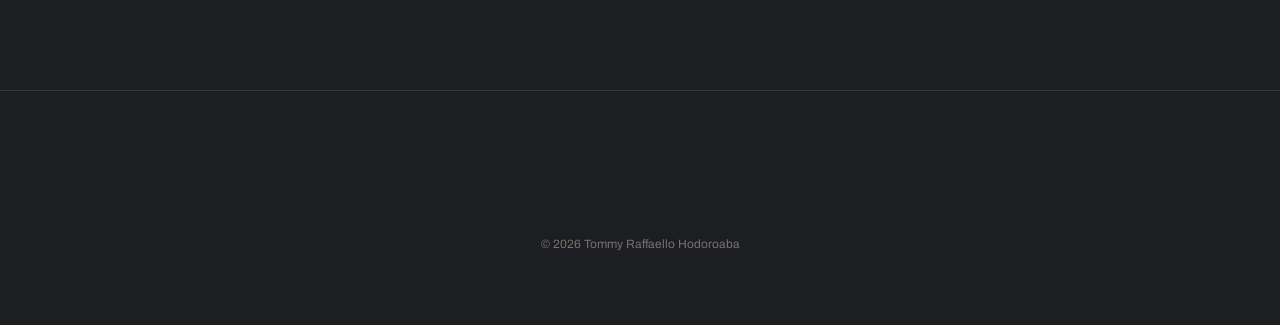
==== commit 86ad08d2: "Render nuovi: flotta Ferrovie Tricolore e progetti Blender Co-Authored-By: Claude Opus 5.5 <noreply@" ====
--- a/index.html
+++ b/index.html
@@ -143,18 +143,74 @@
           </section>
 
           <section class="case reveal" data-cat="hardsurface"
-            data-title="Treni Trenitalia"
-            data-desc="Asset hard-surface ad alta fedeltà per simulatori ferroviari."
-            data-tools="Blender, Substance Painter"
-            data-note="Modellazione hard-surface di convogli Trenitalia con topologia ottimizzata per simulatori. UV unwrap manuale, texturing PBR con Substance Painter (albedo, normal, roughness, metalness). Attenzione ai dettagli tecnici: porte, pantografi, carrelli. ~40h di lavoro."
-            data-images="assets/treno to.webp|assets/regfront.webp|assets/regback.webp|assets/regside.webp|assets/regunder.webp|assets/treno to2.webp|assets/treno to3.webp" tabindex="0" role="button">
-            <div class="case-bg" data-bg="assets/treno to.webp"></div>
-            <div class="case-info">
-              <div class="badges"></div>
-              <h3>Treni Trenitalia</h3>
-              <button class="btn small open-modal" type="button">Apri galleria</button>
-            </div>
-          </section>
+            data-title="Flotta Ferrovie Tricolore"
+            data-desc="Locomotive, elettrotreni e carrozze italiane modellate in Blender per il simulatore Ferrovie Tricolore."
+            data-tools="Blender, Roblox Studio"
+            data-note="Asset game-ready per Roblox: E464 in più livree, E646, E652/E656, Vectron, ETR 400 Frecciarossa 1000, il treno POP in livrea InterCity, carrozze MDVE e piano ribassato. Geometria tenuta leggera per girare in Roblox, livree dipinte sui materiali. Render studio in Eevee."
+            data-images="assets/ft-pop-intercity.webp|assets/ft-e464-tricolore.webp|assets/ft-etr400.webp|assets/ft-e464-ic2024.webp|assets/ft-e464-trenord.webp|assets/ft-e464-regionale.webp|assets/ft-e646-treno-azzurro.webp|assets/ft-e652-e656.webp|assets/ft-vectron.webp|assets/ft-mdve-ic2024.webp|assets/ft-cdptr-xmpr.webp" tabindex="0" role="button">
+            <div class="case-bg" data-bg="assets/ft-pop-intercity.webp"></div>
+            <div class="case-info">
+              <div class="badges"></div>
+              <h3>Flotta Ferrovie Tricolore</h3>
+              <button class="btn small open-modal" type="button">Apri galleria</button>
+            </div>
+          </section>
+          <section class="case reveal" data-cat="environments"
+            data-title="Walkerverse Portal"
+            data-desc="Palco con portale di particelle e fasci di luce."
+            data-tools="Blender"
+            data-note="Scena scenografica per il Walkerverse di Alan Walker: un portale di particelle infuocate tra fasci di luce da palco."
+            data-images="assets/walkerverse-portal.webp" tabindex="0" role="button">
+            <div class="case-bg" data-bg="assets/walkerverse-portal.webp"></div>
+            <div class="case-info">
+              <div class="badges"></div>
+              <h3>Walkerverse Portal</h3>
+              <button class="btn small open-modal" type="button">Apri galleria</button>
+            </div>
+          </section>
+
+          <section class="case reveal" data-cat="environments"
+            data-title="Interno - Hodoroaba Quadro"
+            data-desc="Interior design con illuminazione d'atmosfera."
+            data-tools="Blender"
+            data-note="Ambiente interno completo: arredo, quadro, luci a soffitto e lampada da terra. Illuminazione calda e bassa per un'atmosfera da galleria privata."
+            data-images="assets/hodoroaba-quadro.webp" tabindex="0" role="button">
+            <div class="case-bg" data-bg="assets/hodoroaba-quadro.webp"></div>
+            <div class="case-info">
+              <div class="badges"></div>
+              <h3>Interno con quadro</h3>
+              <button class="btn small open-modal" type="button">Apri galleria</button>
+            </div>
+          </section>
+
+          <section class="case reveal" data-cat="props"
+            data-title="Walkerverse Monitors"
+            data-desc="Parete di monitor da regia con il logo W, modellata per il Walkerverse."
+            data-tools="Blender"
+            data-note="Prop di scena per i contenuti Alan Walker: maxischermo con il logo, console, flight case e fari, pensati per un palco."
+            data-images="assets/walkerverse-monitors.webp" tabindex="0" role="button">
+            <div class="case-bg" data-bg="assets/walkerverse-monitors.webp"></div>
+            <div class="case-info">
+              <div class="badges"></div>
+              <h3>Walkerverse Monitors</h3>
+              <button class="btn small open-modal" type="button">Apri galleria</button>
+            </div>
+          </section>
+
+          <section class="case reveal" data-cat="environments"
+            data-title="Abandoned City"
+            data-desc="Diorama di città abbandonata con vegetazione che riconquista gli edifici."
+            data-tools="Blender"
+            data-note="Scena ambientale per il mondo Walkerverse: edifici in rovina con texture usurate e vegetazione sparsa che cresce tra i palazzi. Composizione a diorama."
+            data-images="assets/abandoned-city.webp" tabindex="0" role="button">
+            <div class="case-bg" data-bg="assets/abandoned-city.webp"></div>
+            <div class="case-info">
+              <div class="badges"></div>
+              <h3>Abandoned City</h3>
+              <button class="btn small open-modal" type="button">Apri galleria</button>
+            </div>
+          </section>
+
 
           <section class="case reveal" data-cat="characters"
             data-title="Animatrone Umanoide"
@@ -189,7 +245,7 @@
             data-desc="AVI-8, Crea8 e Explor-8 Drones - Asset 3D creati per Alan Walker Creative Team"
             data-tools="Blender, Photoshop"
             data-note="Modellazione hard surface realizzata interamente in Blender, dalla geometria hi-poly fino alla retopology manuale ottimizzata per uso real-time. UV unwrapping, texturing e compositing finale completati in Blender e Photoshop. Design property of Alan Walker Creative Team."
-            data-images="assets/AV_front.webp|assets/AV_side.webp|assets/AV_back.webp|assets/AV_up.webp|assets/AV_down.webp|assets/Crea_front.webp|assets/Crea_side.webp|assets/Crea_back.webp|assets/Crea_up.webp|assets/Crea_down.webp|assets/Explor_front.webp|assets/Explor_side.webp|assets/Explor_back.webp|assets/Explor_up.webp|assets/Explor_down.webp" tabindex="0" role="button">
+            data-images="assets/AV_front.webp|assets/AV_side.webp|assets/AV_back.webp|assets/AV_up.webp|assets/AV_down.webp|assets/Crea_front.webp|assets/Crea_side.webp|assets/Crea_back.webp|assets/Crea_up.webp|assets/Crea_down.webp|assets/Explor_front.webp|assets/Explor_side.webp|assets/Explor_back.webp|assets/Explor_up.webp|assets/Explor_down.webp|assets/walkerverse-drones-studio.webp" tabindex="0" role="button">
             <div class="case-bg" data-bg="assets/AV_front.webp"></div>
             <div class="case-info">
               <div class="badges"></div>
@@ -747,10 +803,29 @@
         </div>
 
         <div class="profile-block ft-gallery-block">
+          <h4 class="block-title">La flotta</h4>
+          <p class="about-text">Locomotive e carrozze modellate in Blender e portate in Roblox. Render studio.</p>
+          <div class="ft-gallery">
+            <figure><img src="assets/ft-pop-intercity.webp" alt="POP INTERCITY" width="1600" height="900" loading="lazy" decoding="async"></figure>
+            <figure><img src="assets/ft-e464-tricolore.webp" alt="E464 TRICOLORE" width="1600" height="900" loading="lazy" decoding="async"></figure>
+            <figure><img src="assets/ft-etr400.webp" alt="ETR400" width="1600" height="900" loading="lazy" decoding="async"></figure>
+            <figure><img src="assets/ft-e464-ic2024.webp" alt="E464 IC2024" width="1600" height="900" loading="lazy" decoding="async"></figure>
+            <figure><img src="assets/ft-e464-trenord.webp" alt="E464 TRENORD" width="1600" height="900" loading="lazy" decoding="async"></figure>
+            <figure><img src="assets/ft-e464-regionale.webp" alt="E464 REGIONALE" width="1600" height="900" loading="lazy" decoding="async"></figure>
+            <figure><img src="assets/ft-e646-treno-azzurro.webp" alt="E646 TRENO AZZURRO" width="1600" height="900" loading="lazy" decoding="async"></figure>
+            <figure><img src="assets/ft-e652-e656.webp" alt="E652 E656" width="1600" height="900" loading="lazy" decoding="async"></figure>
+            <figure><img src="assets/ft-vectron.webp" alt="VECTRON" width="1600" height="900" loading="lazy" decoding="async"></figure>
+            <figure><img src="assets/ft-mdve-ic2024.webp" alt="MDVE IC2024" width="1600" height="900" loading="lazy" decoding="async"></figure>
+            <figure><img src="assets/ft-cdptr-xmpr.webp" alt="CDPTR XMPR" width="1600" height="900" loading="lazy" decoding="async"></figure>
+          </div>
+        </div>
+
+        <div class="profile-block ft-gallery-block">
           <h4 class="block-title">Dallo sviluppo</h4>
           <div class="ft-gallery">
             <figure><img src="assets/ft-1.webp" alt="Treni in sosta nel deposito di Porta Nuova" width="1200" height="750" loading="lazy" decoding="async" onerror="this.parentElement.remove()"></figure>
             <figure><img src="assets/ft-2.webp" alt="Linea aerea sui binari di Torino Lingotto" width="1200" height="750" loading="lazy" decoding="async" onerror="this.parentElement.remove()"></figure>
+            <figure><img src="assets/ft-lingotto-osm.webp" alt="Layout di Torino Lingotto generato da dati OpenStreetMap" width="1600" height="900" loading="lazy" decoding="async"></figure>
             <figure><img src="assets/ft-3.webp" alt="Tornelli di accesso ai binari 1-8" width="1200" height="750" loading="lazy" decoding="async" onerror="this.parentElement.remove()"></figure>
           </div>
         </div>
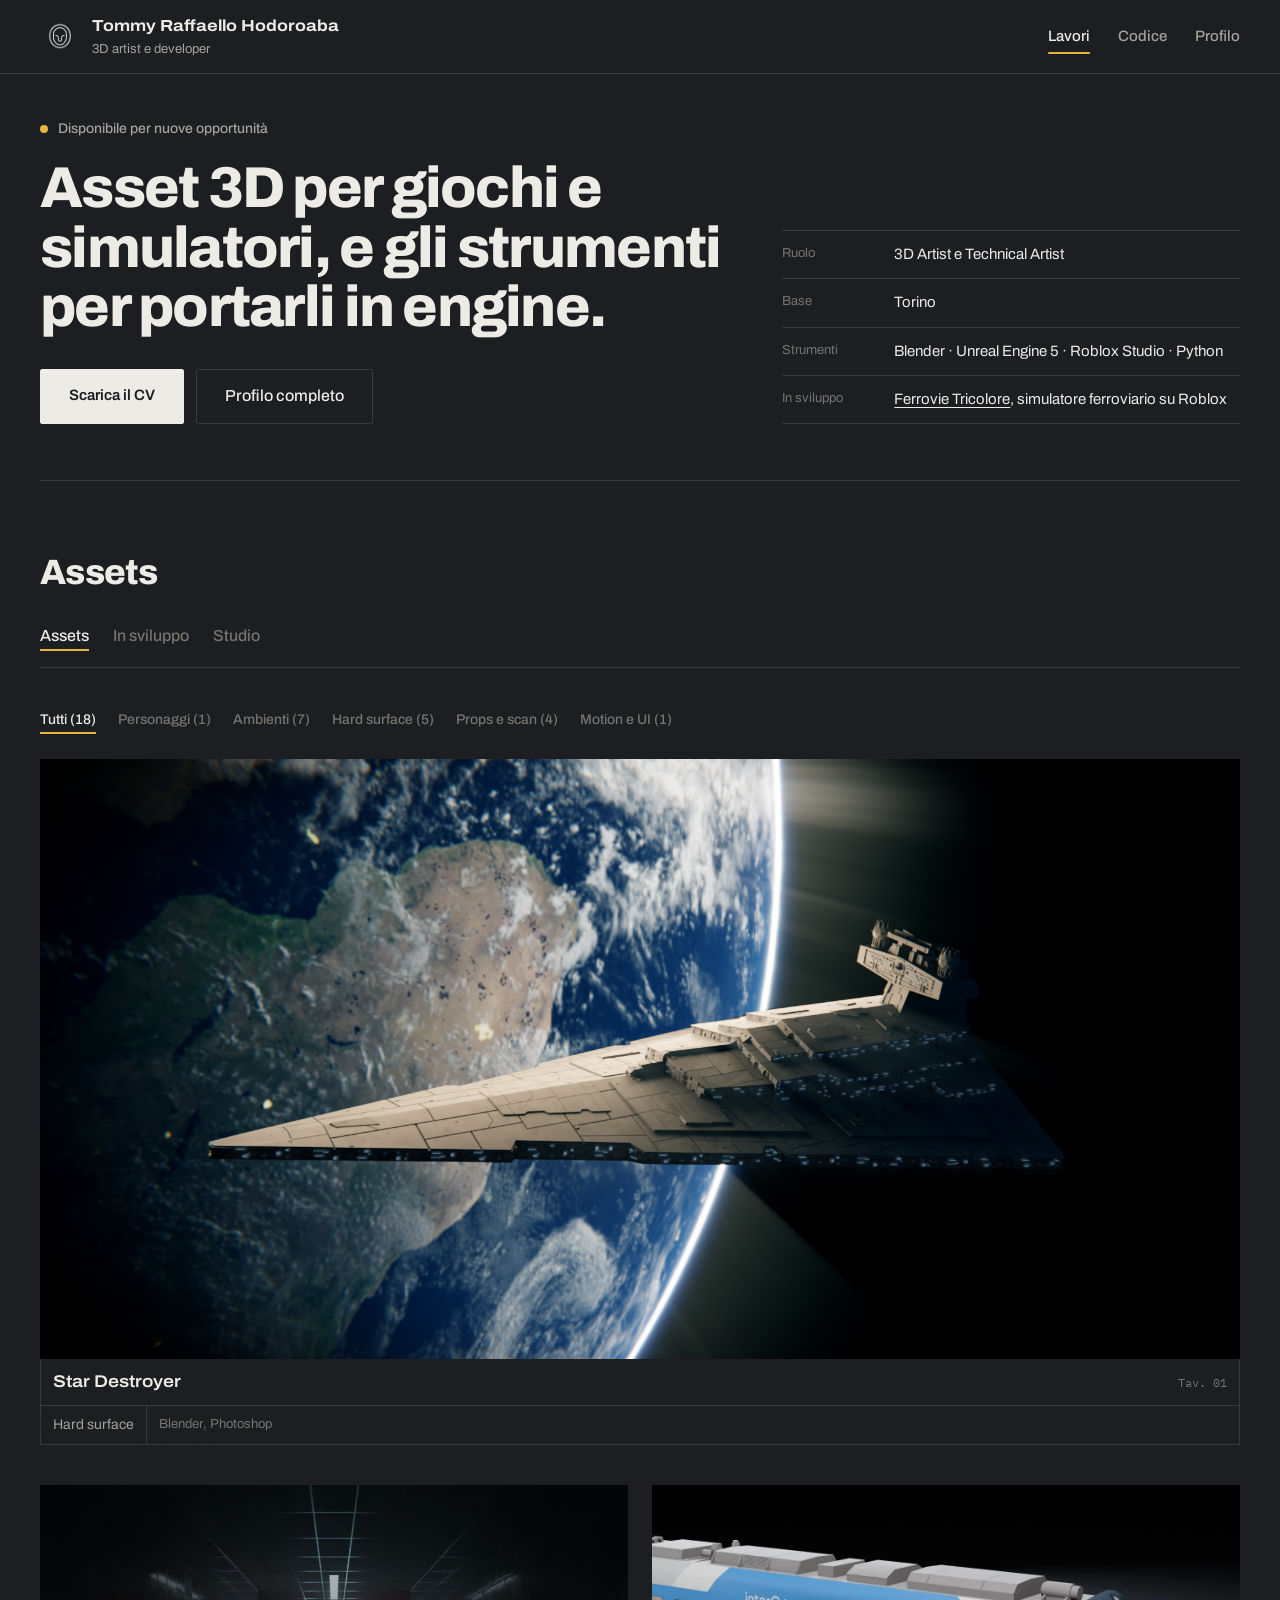
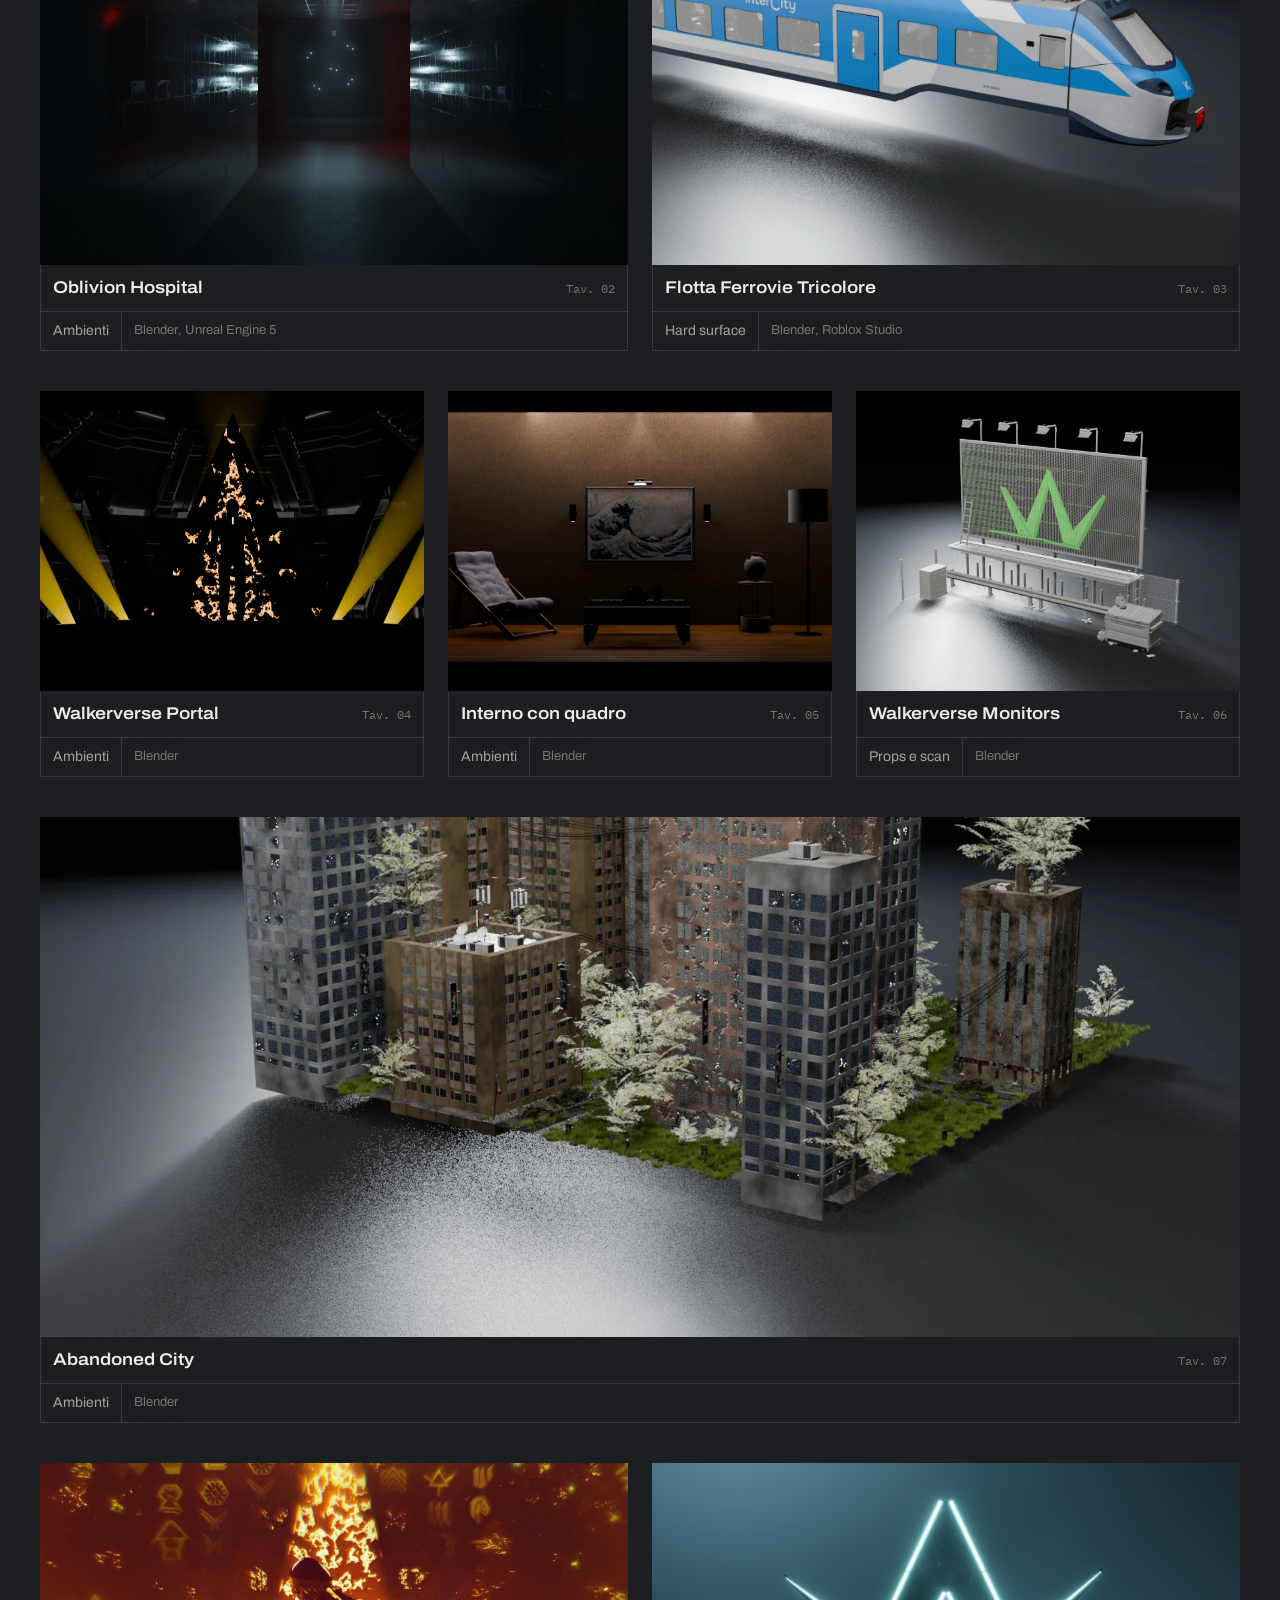
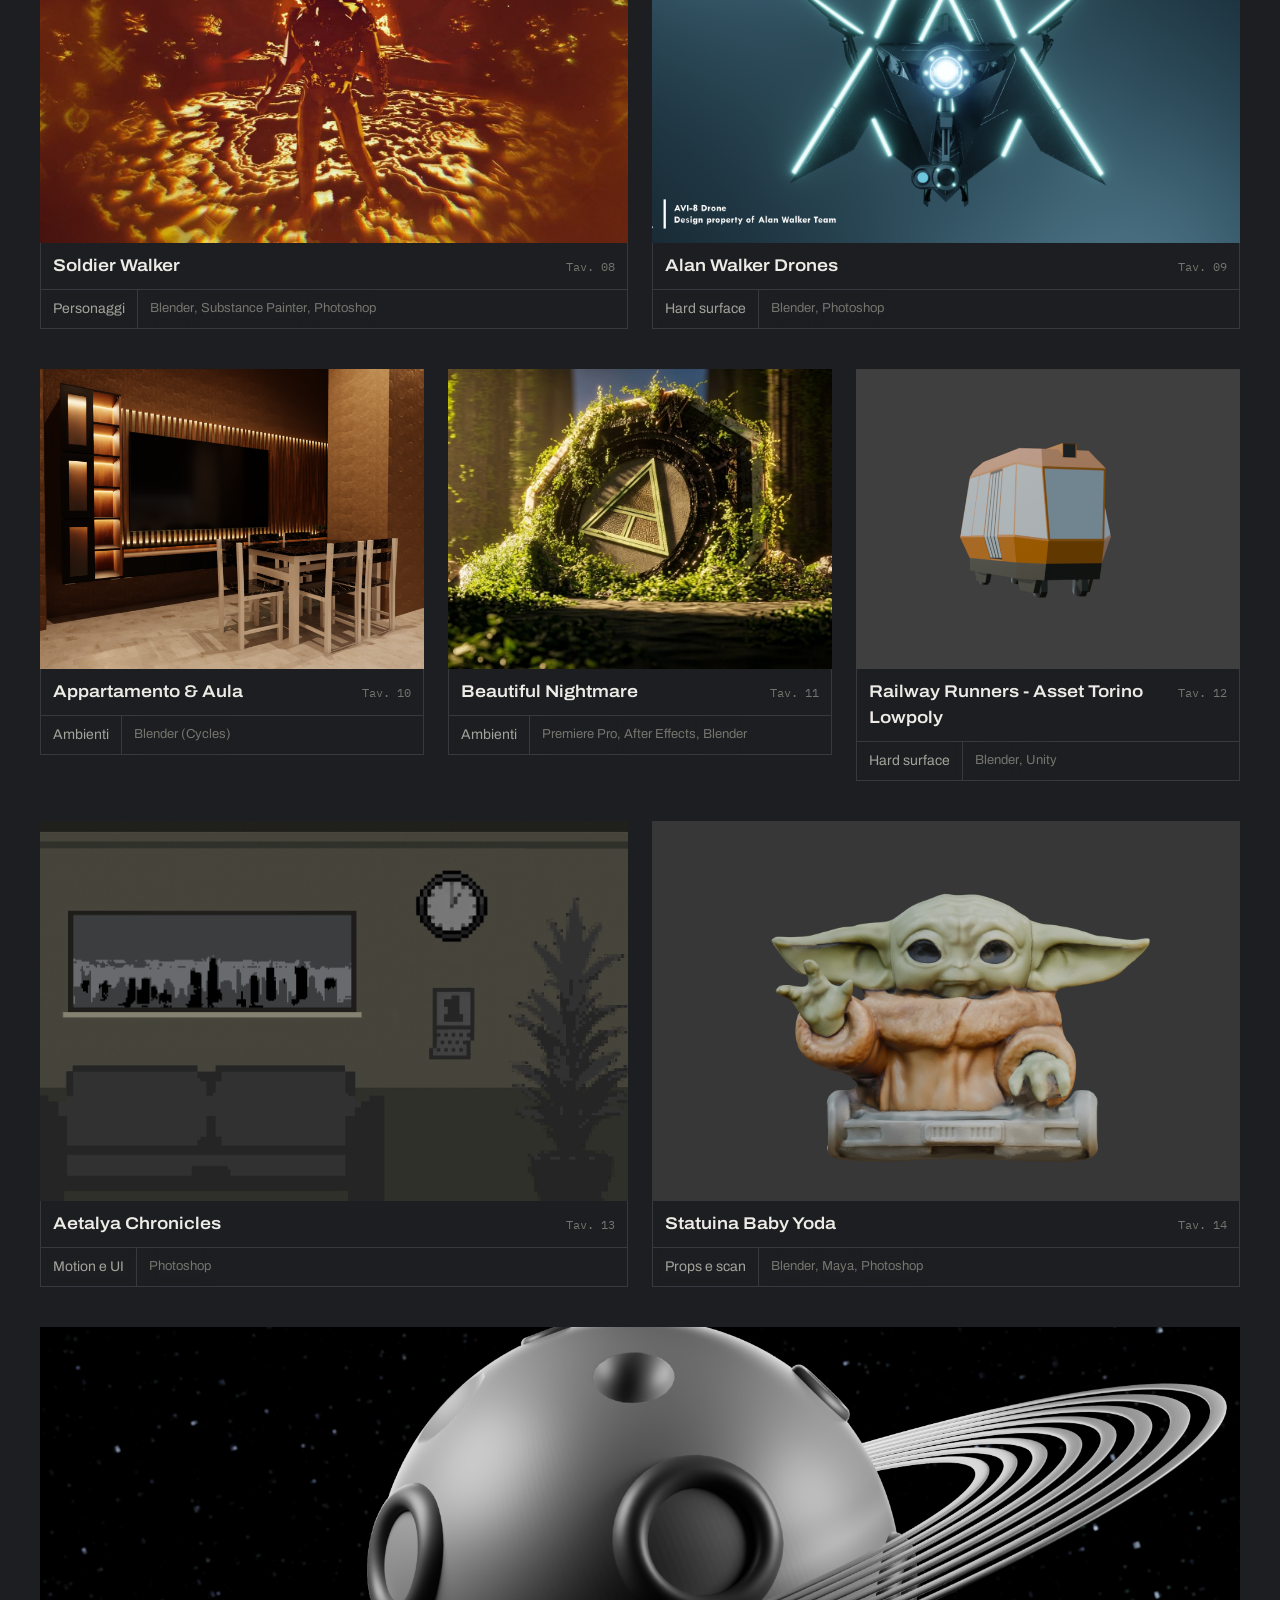
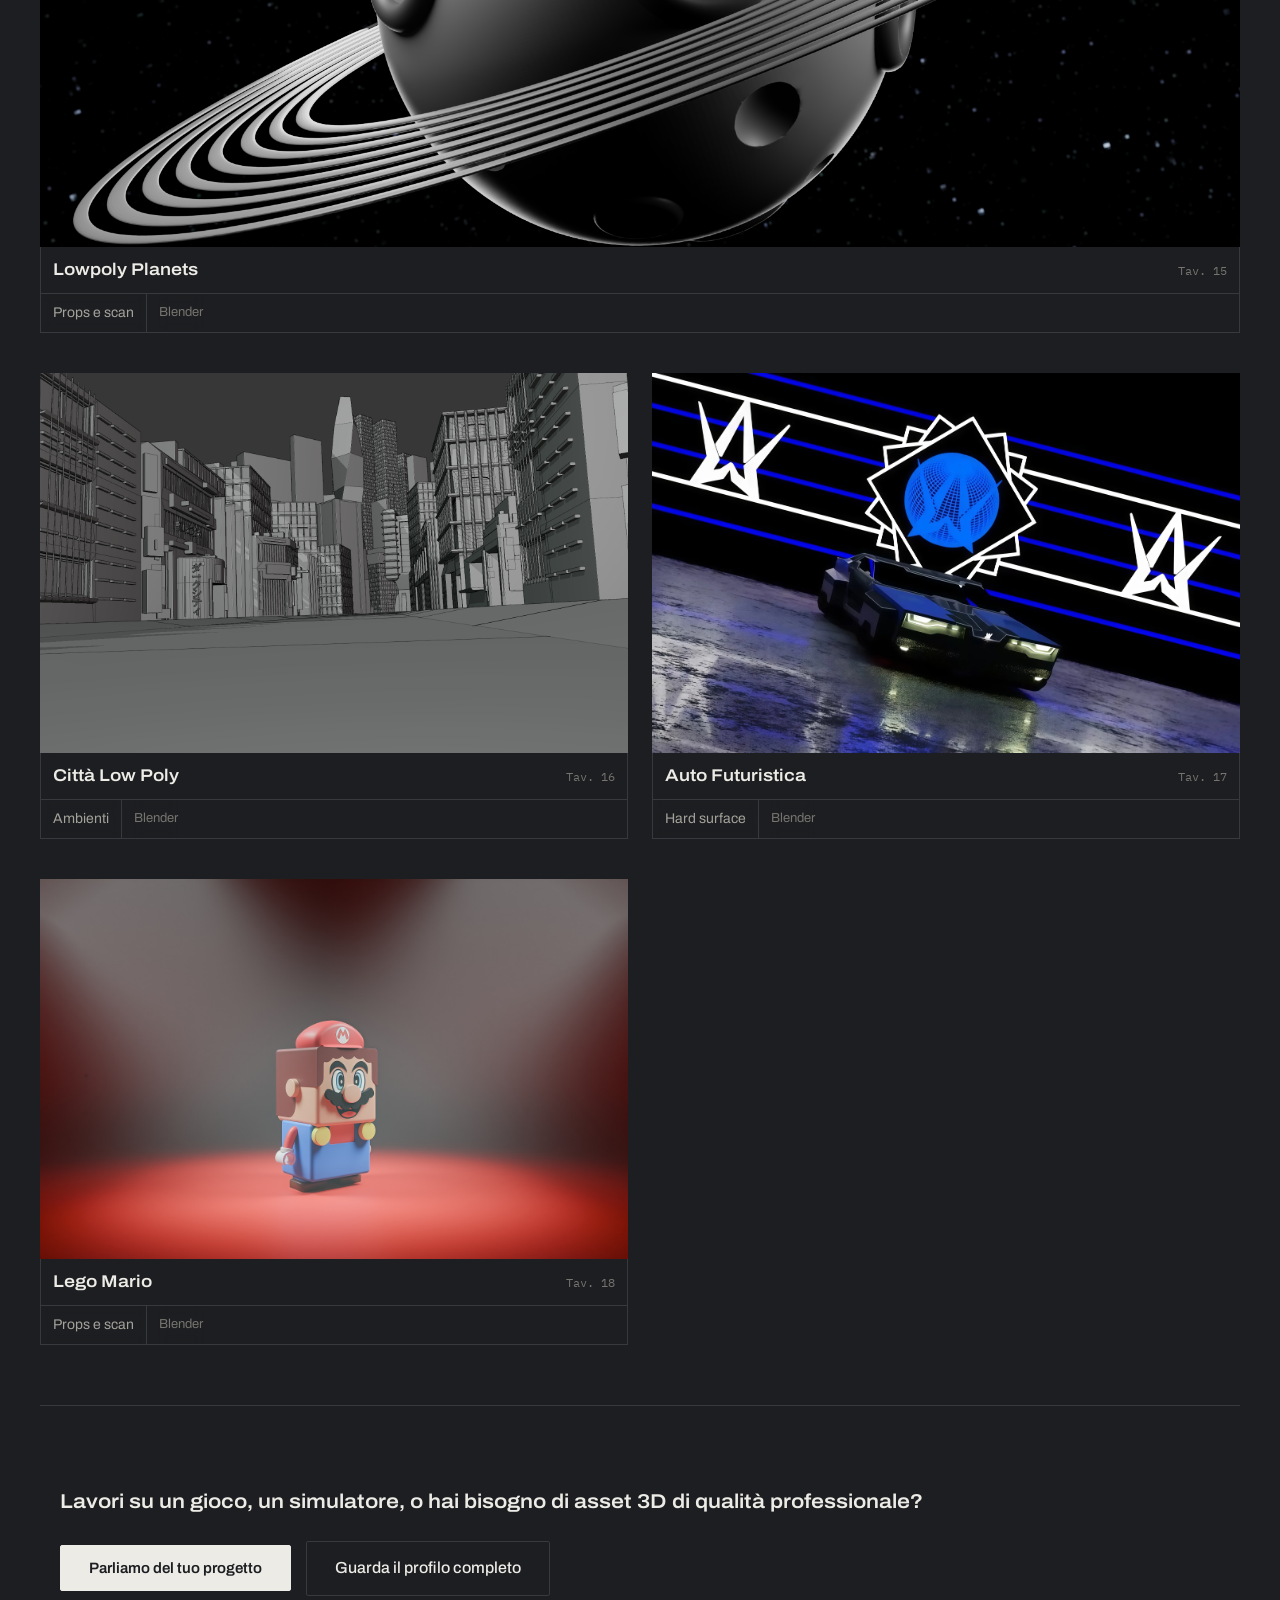
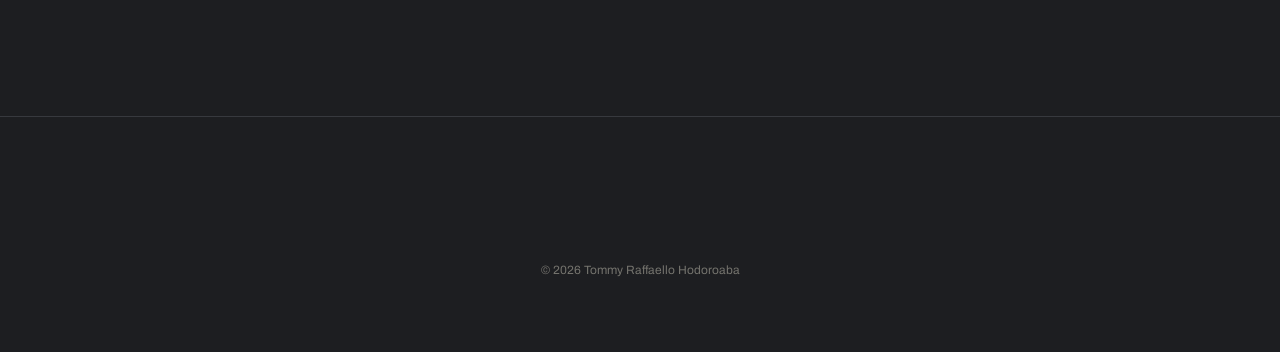
==== commit cab40e2b: "Rimuove Animatrone Umanoide da Assets (texture sorgente perse) Co-Authored-By: Claude Opus 5.5 <nore" ====
--- a/index.html
+++ b/index.html
@@ -211,21 +211,6 @@
             </div>
           </section>
 
-
-          <section class="case reveal" data-cat="characters"
-            data-title="Animatrone Umanoide"
-            data-desc="Personaggio mostro per UE5 - modellazione, texturing, rigging completo."
-            data-tools="Blender, Unreal Engine 5"
-            data-note="Character art completo di un nemico umanoide meccanico per videogioco horror. Pipeline: sculpt, retopology per real-time, UV unwrap, texturing PBR, rigging con skeleton custom, weight painting. Importato e configurato in Unreal Engine 5 con animazioni di idle e attacco."
-            data-images="assets/animatronic.webp|assets/animatronic2.webp|assets/animatronic3.webp|assets/animatronic4.webp" tabindex="0" role="button">
-            <div class="case-bg" data-bg="assets/animatronic.webp"></div>
-            <div class="case-info">
-              <div class="badges"></div>
-              <h3>Animatrone Umanoide</h3>
-              <button class="btn small open-modal" type="button">Apri galleria</button>
-            </div>
-          </section>
-
           <section class="case reveal" data-cat="characters"
             data-title="Soldier Walker"
             data-desc="Personaggio 3D con studio materiali, sculpt e posing."
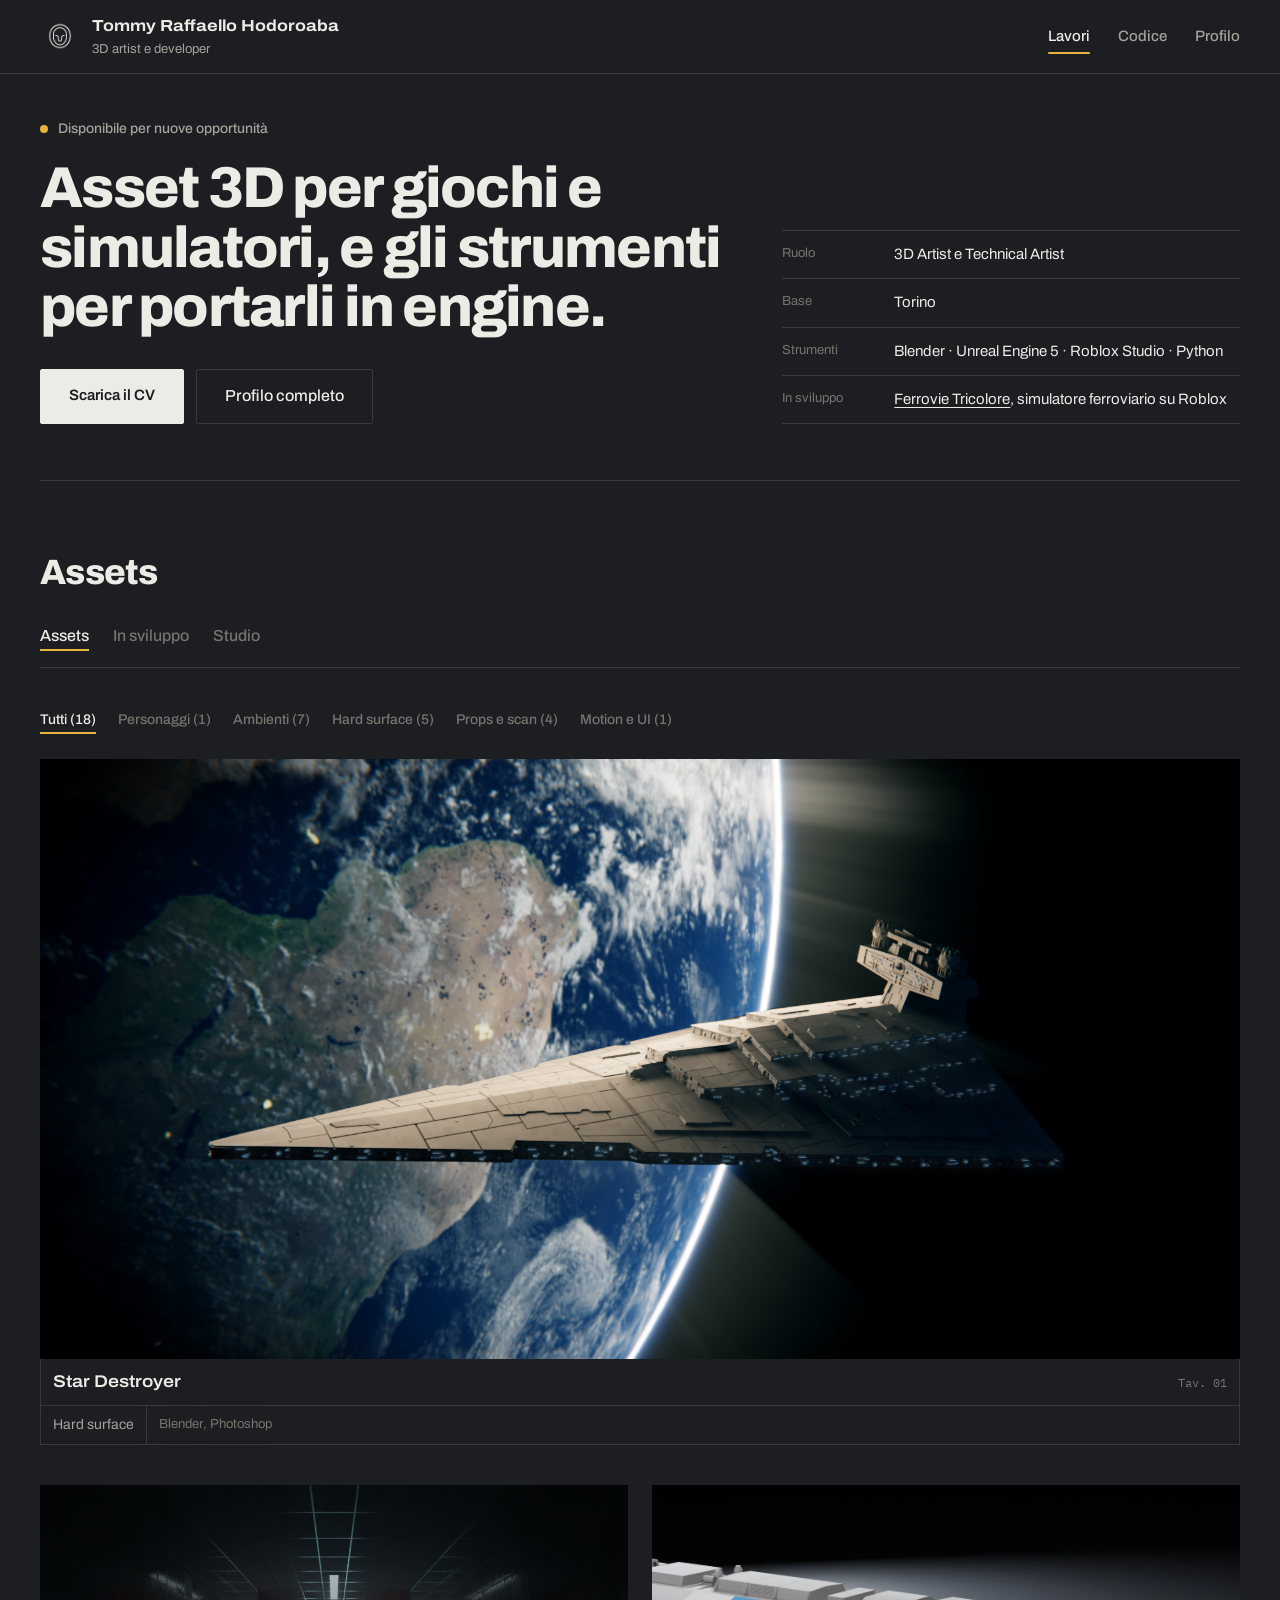
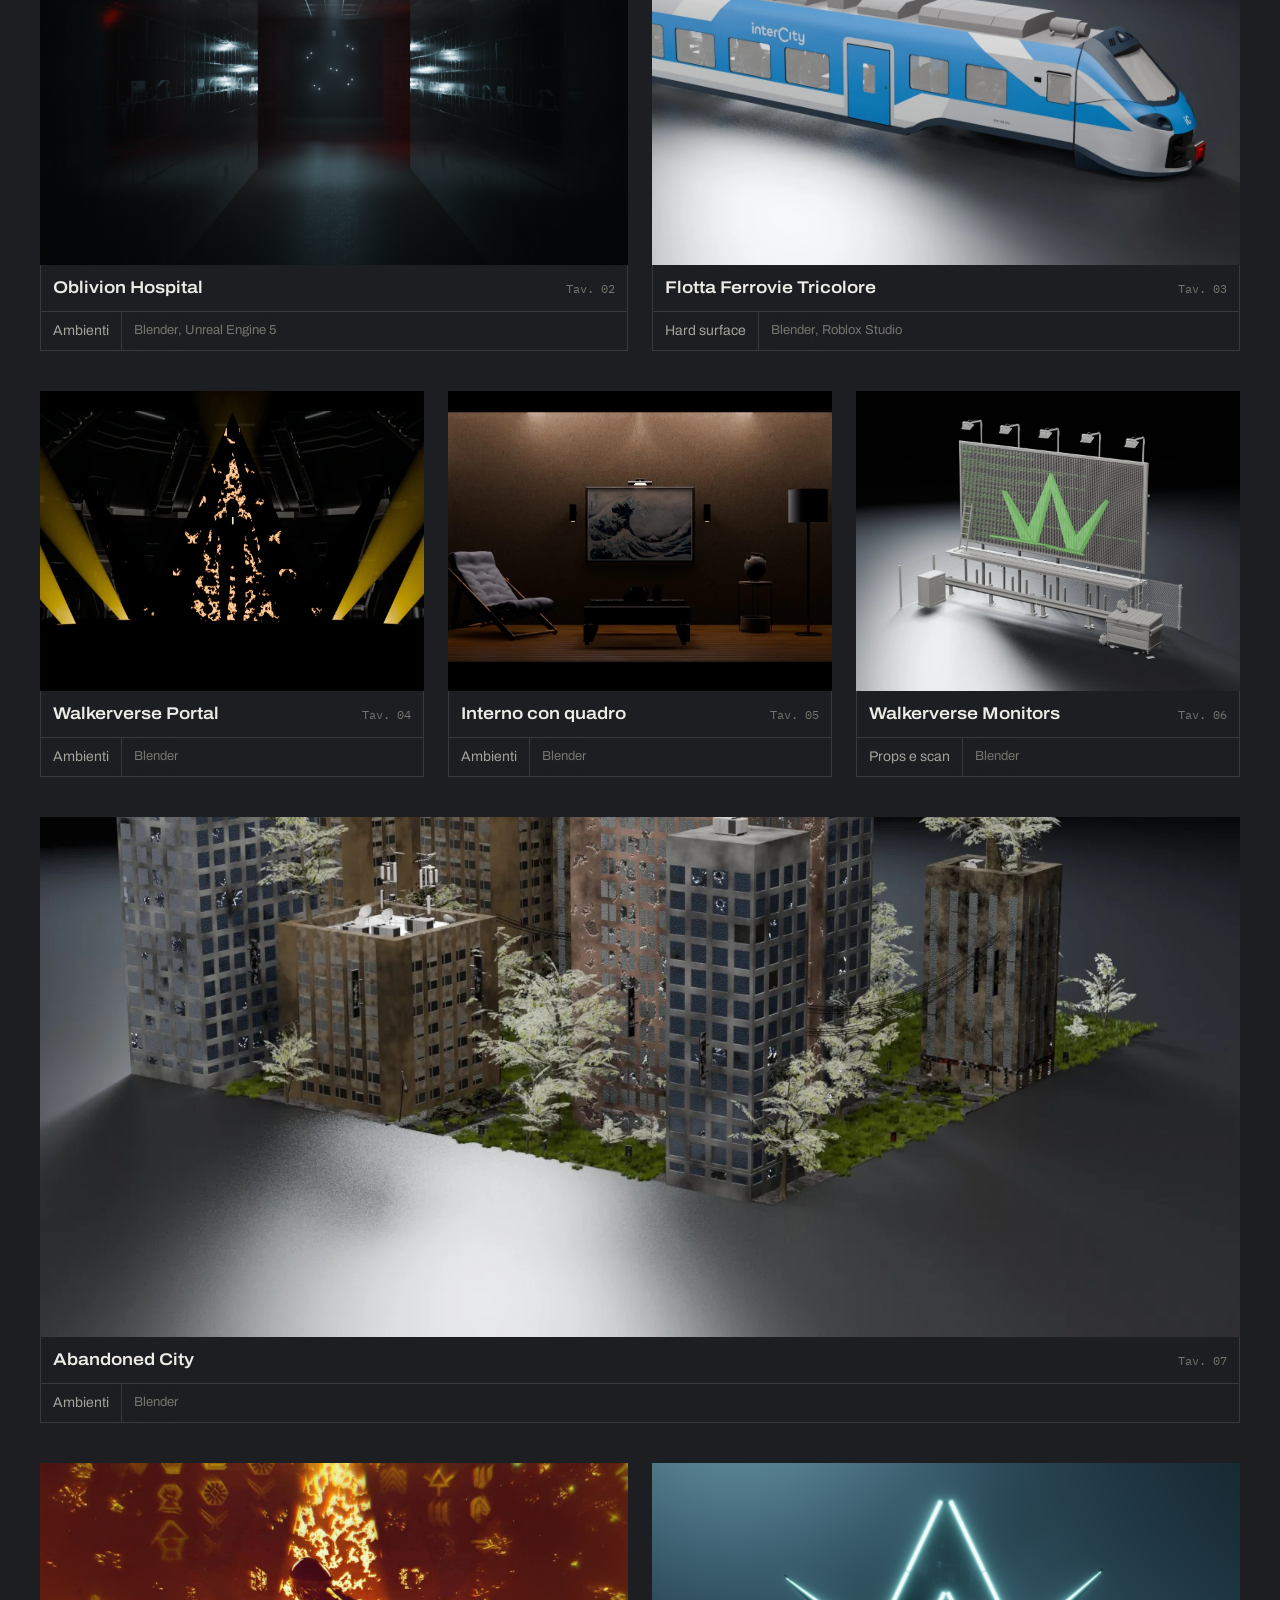
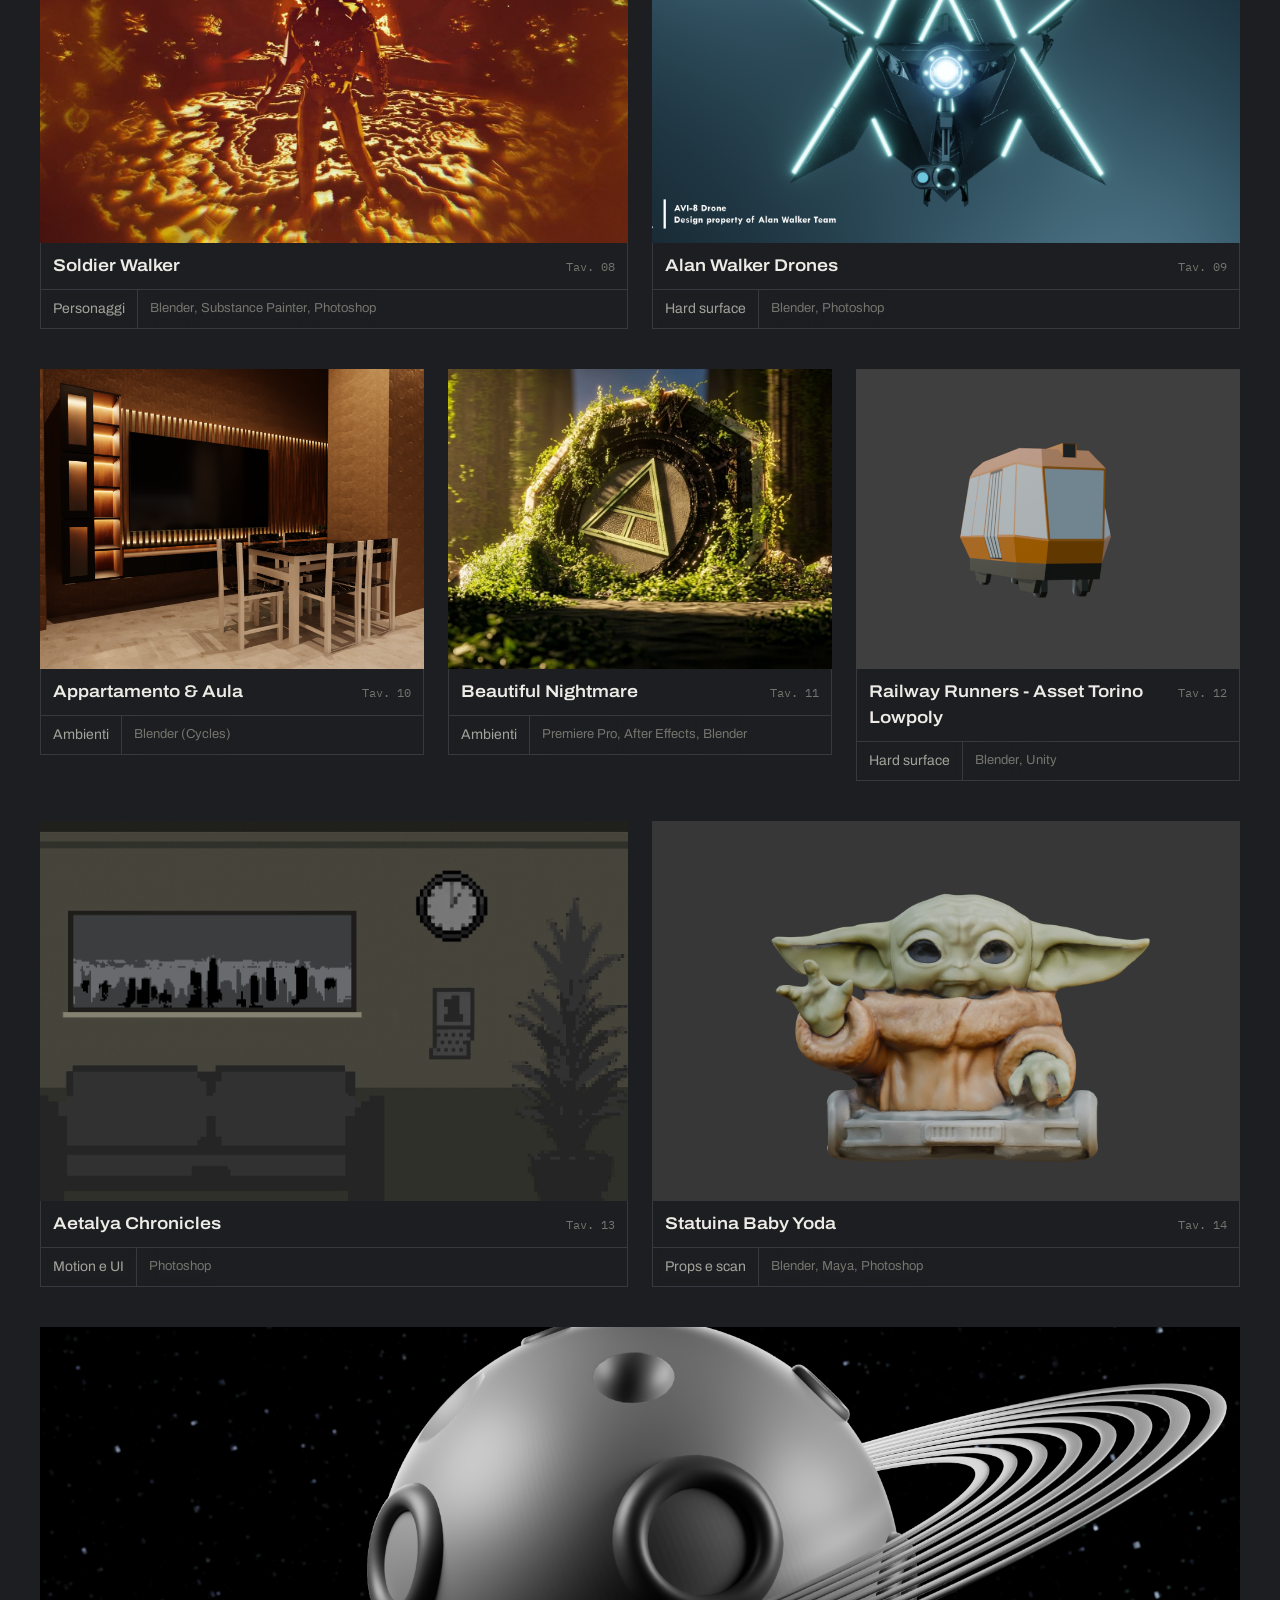
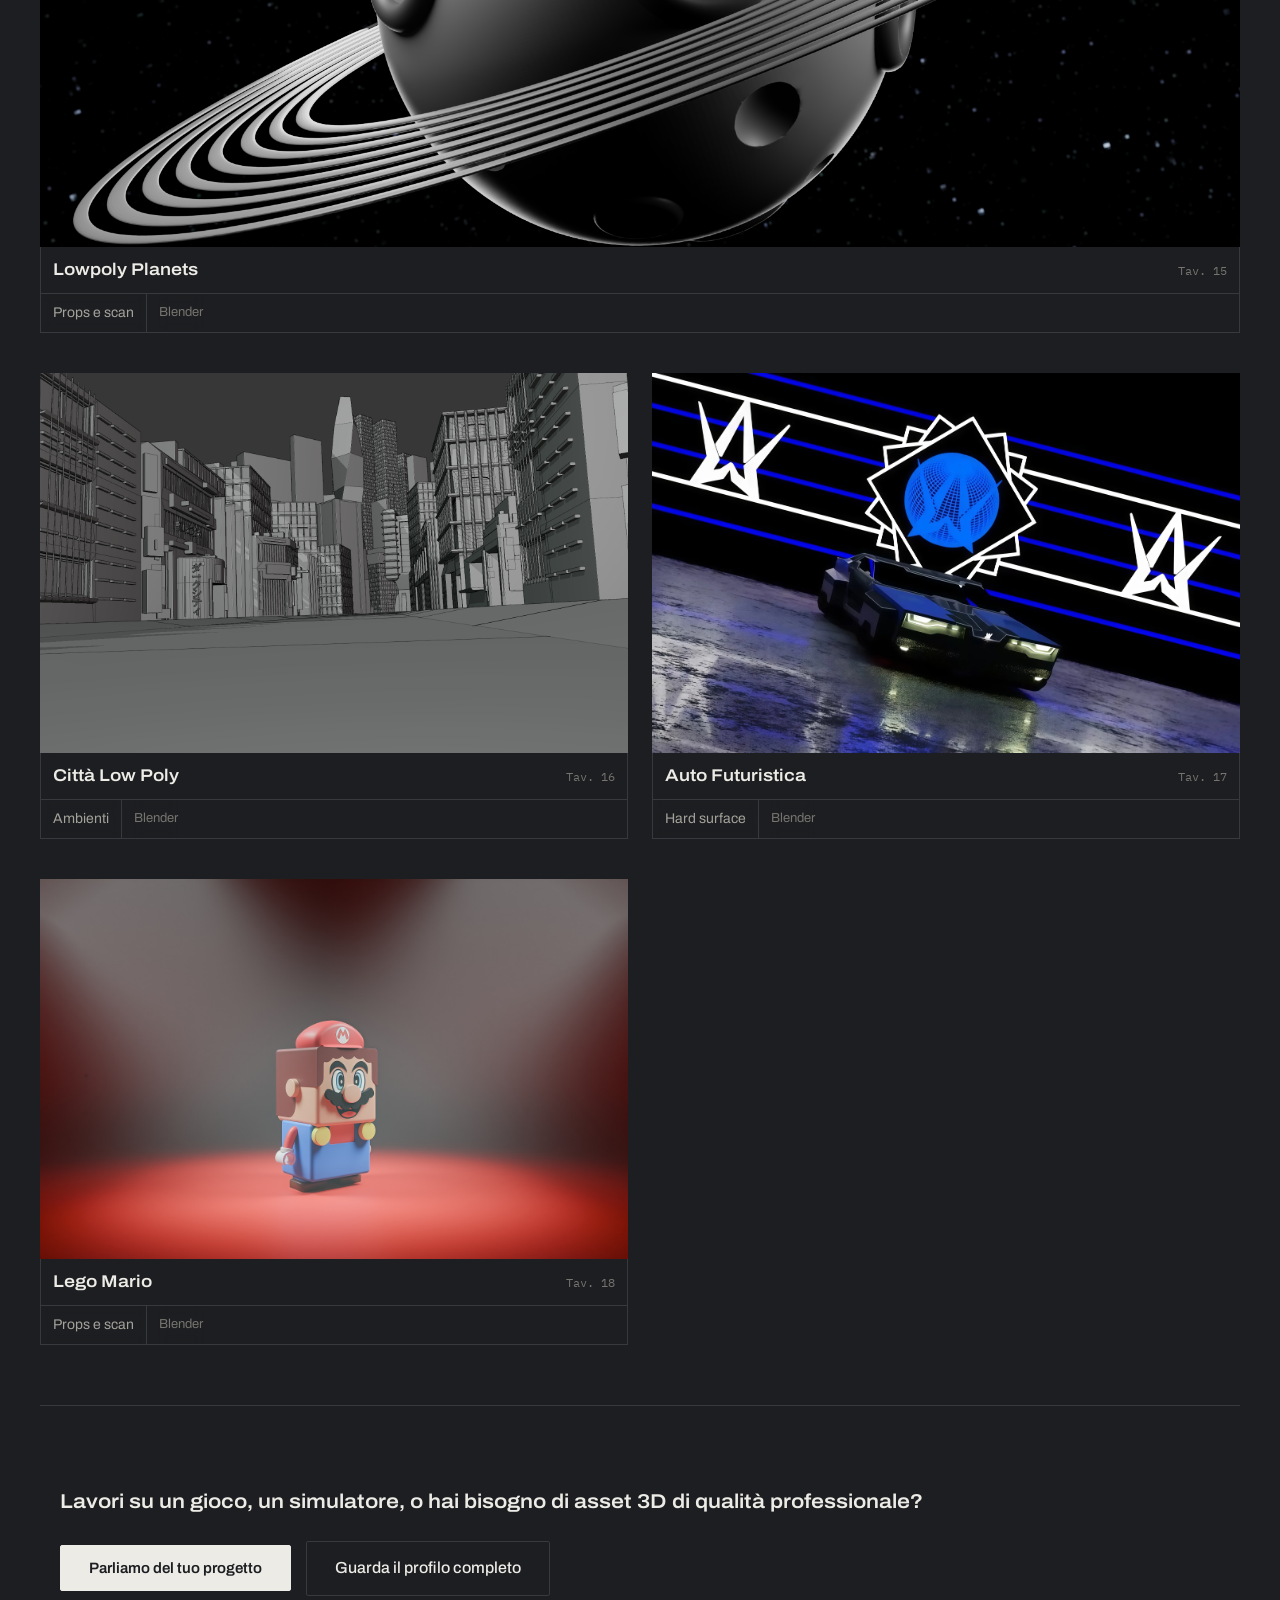
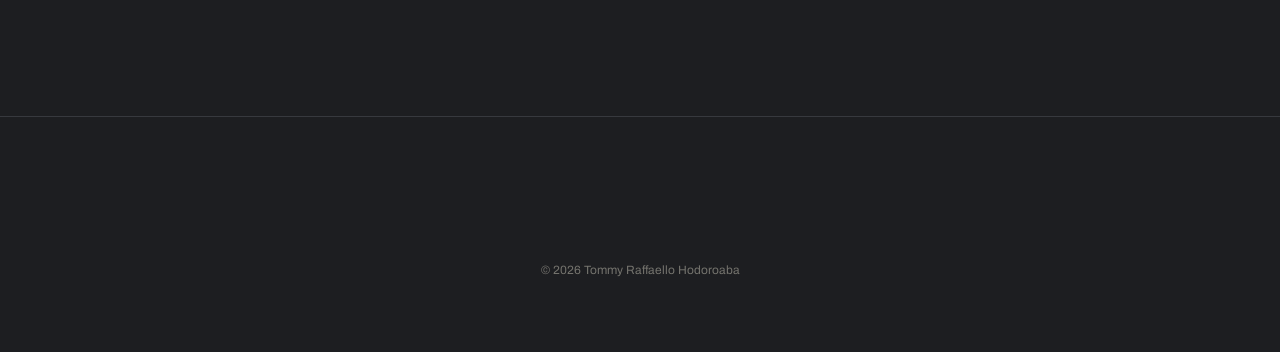
==== commit d93eab57: "Render rifatti senza oggetti nascosti, qualità più alta; aggiunge Mazinga, Porta Nuova e Soldier Wal" ====
--- a/index.html
+++ b/index.html
@@ -147,7 +147,7 @@
             data-desc="Locomotive, elettrotreni e carrozze italiane modellate in Blender per il simulatore Ferrovie Tricolore."
             data-tools="Blender, Roblox Studio"
             data-note="Asset game-ready per Roblox: E464 in più livree, E646, E652/E656, Vectron, ETR 400 Frecciarossa 1000, il treno POP in livrea InterCity, carrozze MDVE e piano ribassato. Geometria tenuta leggera per girare in Roblox, livree dipinte sui materiali. Render studio in Eevee."
-            data-images="assets/ft-pop-intercity.webp|assets/ft-e464-tricolore.webp|assets/ft-etr400.webp|assets/ft-e464-ic2024.webp|assets/ft-e464-trenord.webp|assets/ft-e464-regionale.webp|assets/ft-e646-treno-azzurro.webp|assets/ft-e652-e656.webp|assets/ft-vectron.webp|assets/ft-mdve-ic2024.webp|assets/ft-cdptr-xmpr.webp" tabindex="0" role="button">
+            data-images="assets/ft-pop-intercity.webp|assets/ft-e464-tricolore.webp|assets/ft-etr400.webp|assets/ft-e464-ic2024.webp|assets/ft-e464-trenord.webp|assets/ft-e464-regionale.webp|assets/ft-e646-treno-azzurro.webp|assets/ft-e652-e656.webp|assets/ft-vectron.webp|assets/ft-mdve-ic2024.webp|assets/ft-cdptr-xmpr.webp|assets/ft-mazinga-dpr.webp" tabindex="0" role="button">
             <div class="case-bg" data-bg="assets/ft-pop-intercity.webp"></div>
             <div class="case-info">
               <div class="badges"></div>
@@ -216,7 +216,7 @@
             data-desc="Personaggio 3D con studio materiali, sculpt e posing."
             data-tools="Blender, Substance Painter, Photoshop"
             data-note="Character modeling completo: sculpt hi-poly, retopology manuale per uso real-time, UV mapping, texturing con Substance Painter. Studio dei materiali (metallo, tessuto, cuoio). Posing finale con skeleton e weight painting."
-            data-images="assets/soldier3.webp|assets/soldier.webp|assets/soldier2.webp" tabindex="0" role="button">
+            data-images="assets/soldier3.webp|assets/soldier.webp|assets/soldier2.webp|assets/soldier-walker-studio.webp" tabindex="0" role="button">
             <div class="case-bg" data-bg="assets/soldier3.webp"></div>
             <div class="case-info">
               <div class="badges"></div>
@@ -802,6 +802,7 @@
             <figure><img src="assets/ft-vectron.webp" alt="VECTRON" width="1600" height="900" loading="lazy" decoding="async"></figure>
             <figure><img src="assets/ft-mdve-ic2024.webp" alt="MDVE IC2024" width="1600" height="900" loading="lazy" decoding="async"></figure>
             <figure><img src="assets/ft-cdptr-xmpr.webp" alt="CDPTR XMPR" width="1600" height="900" loading="lazy" decoding="async"></figure>
+            <figure><img src="assets/ft-mazinga-dpr.webp" alt="Mazinga DPR" width="1600" height="900" loading="lazy" decoding="async"></figure>
           </div>
         </div>
 
@@ -810,7 +811,7 @@
           <div class="ft-gallery">
             <figure><img src="assets/ft-1.webp" alt="Treni in sosta nel deposito di Porta Nuova" width="1200" height="750" loading="lazy" decoding="async" onerror="this.parentElement.remove()"></figure>
             <figure><img src="assets/ft-2.webp" alt="Linea aerea sui binari di Torino Lingotto" width="1200" height="750" loading="lazy" decoding="async" onerror="this.parentElement.remove()"></figure>
-            <figure><img src="assets/ft-lingotto-osm.webp" alt="Layout di Torino Lingotto generato da dati OpenStreetMap" width="1600" height="900" loading="lazy" decoding="async"></figure>
+            <figure><img src="assets/ft-porta-nuova.webp" alt="Stazione di Torino Porta Nuova, modello 3D" width="1600" height="900" loading="lazy" decoding="async"></figure>
             <figure><img src="assets/ft-3.webp" alt="Tornelli di accesso ai binari 1-8" width="1200" height="750" loading="lazy" decoding="async" onerror="this.parentElement.remove()"></figure>
           </div>
         </div>
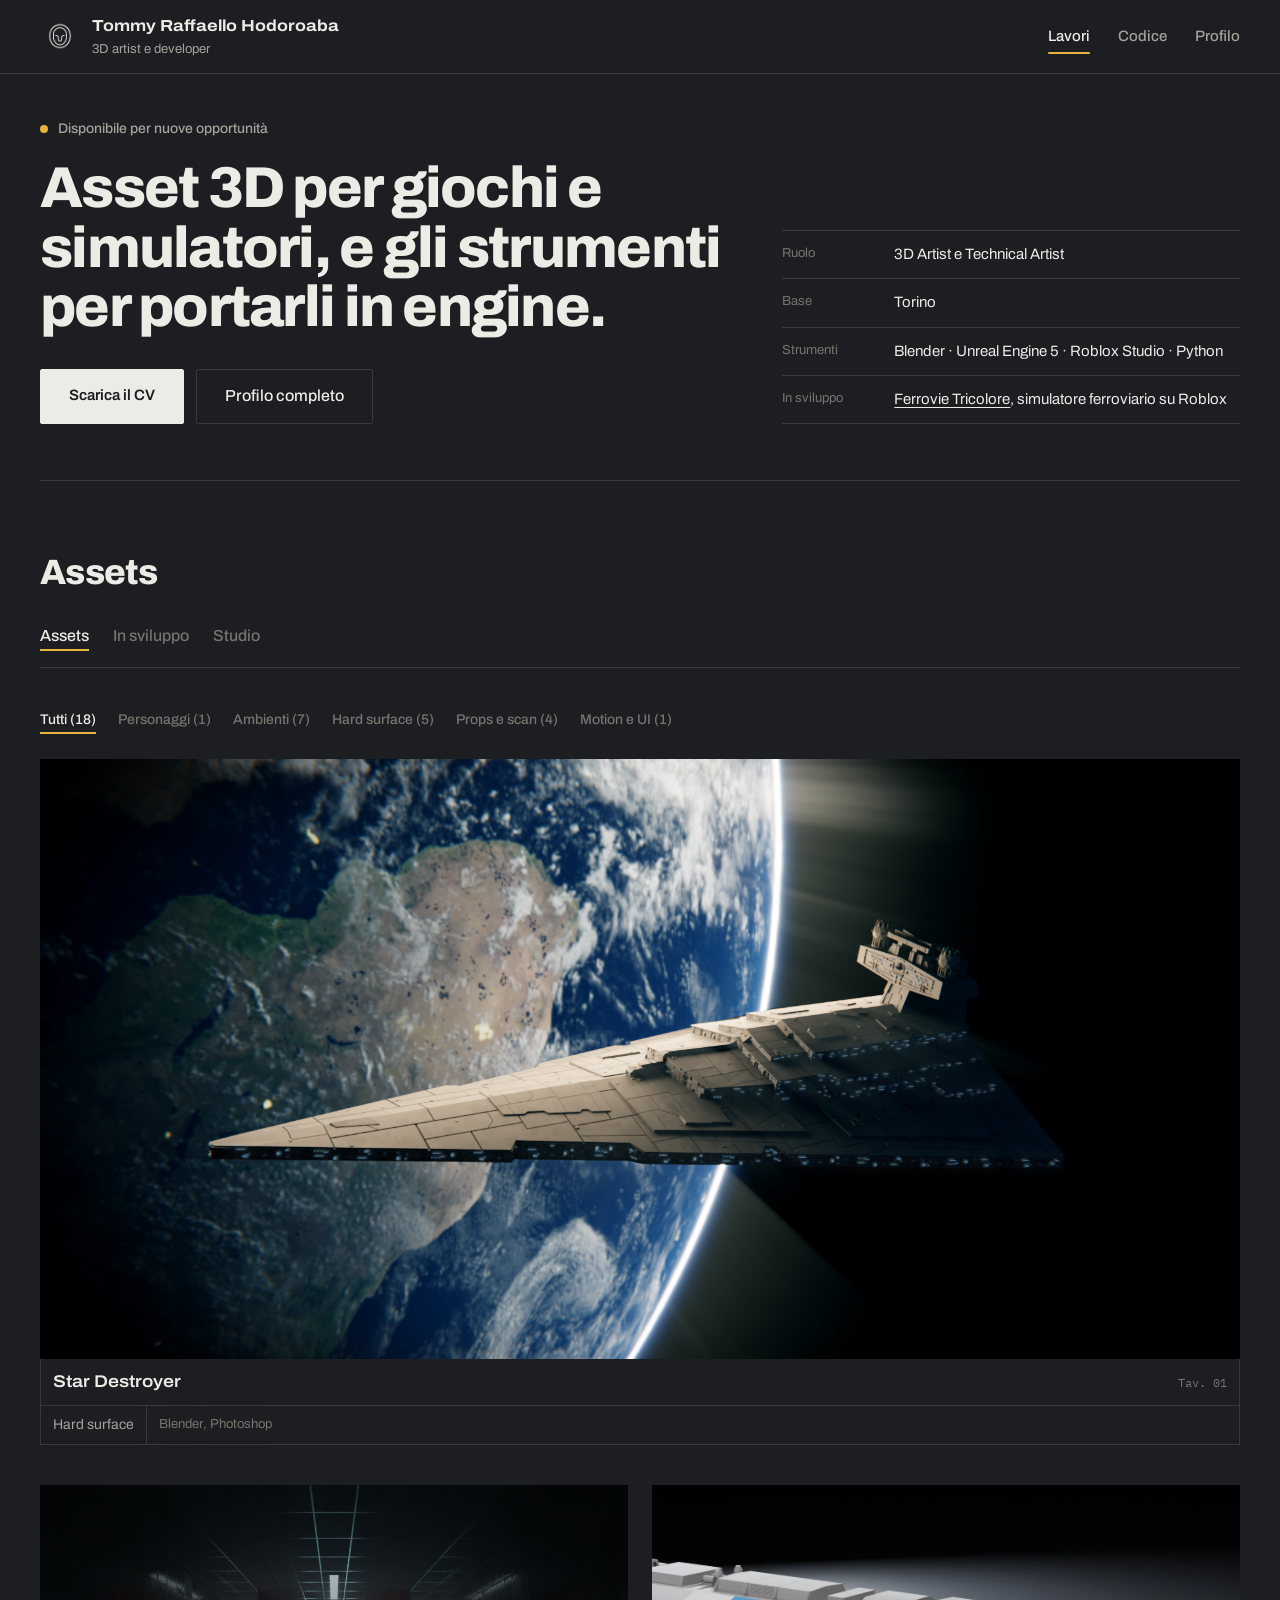
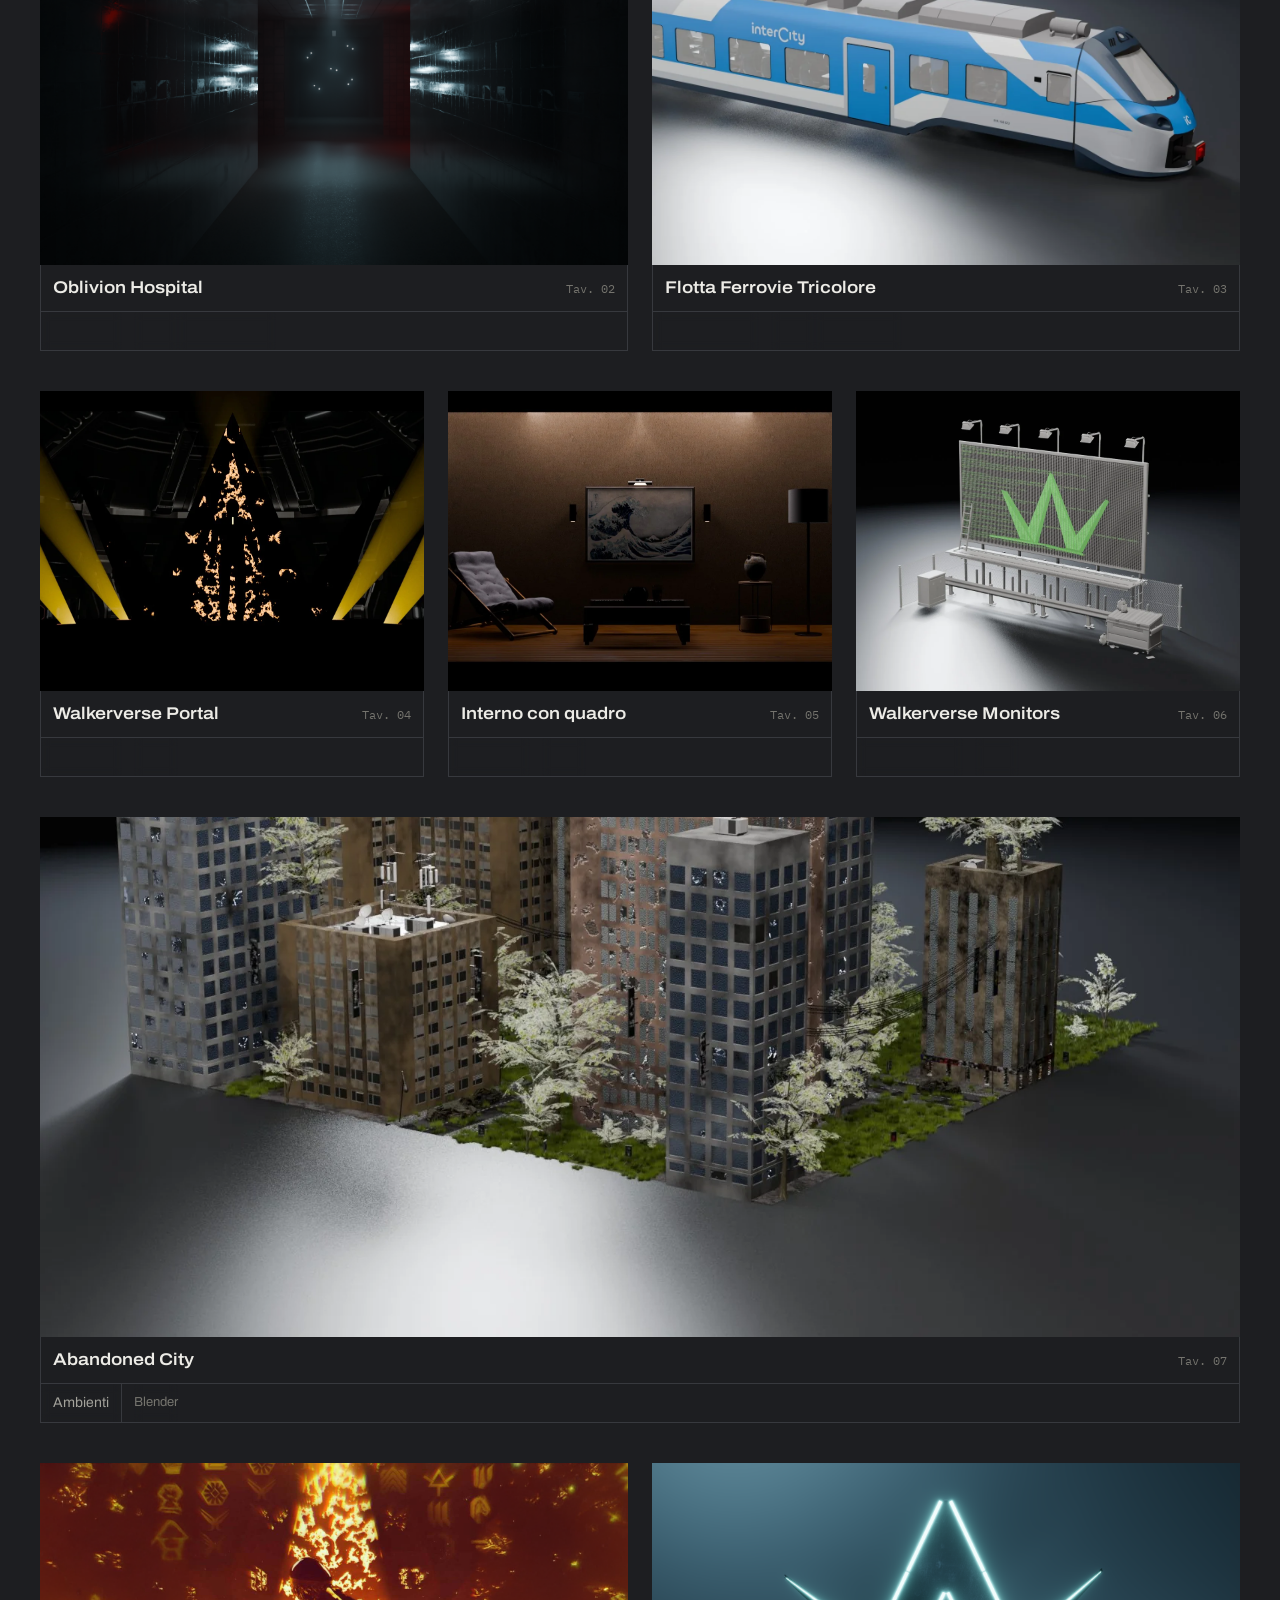
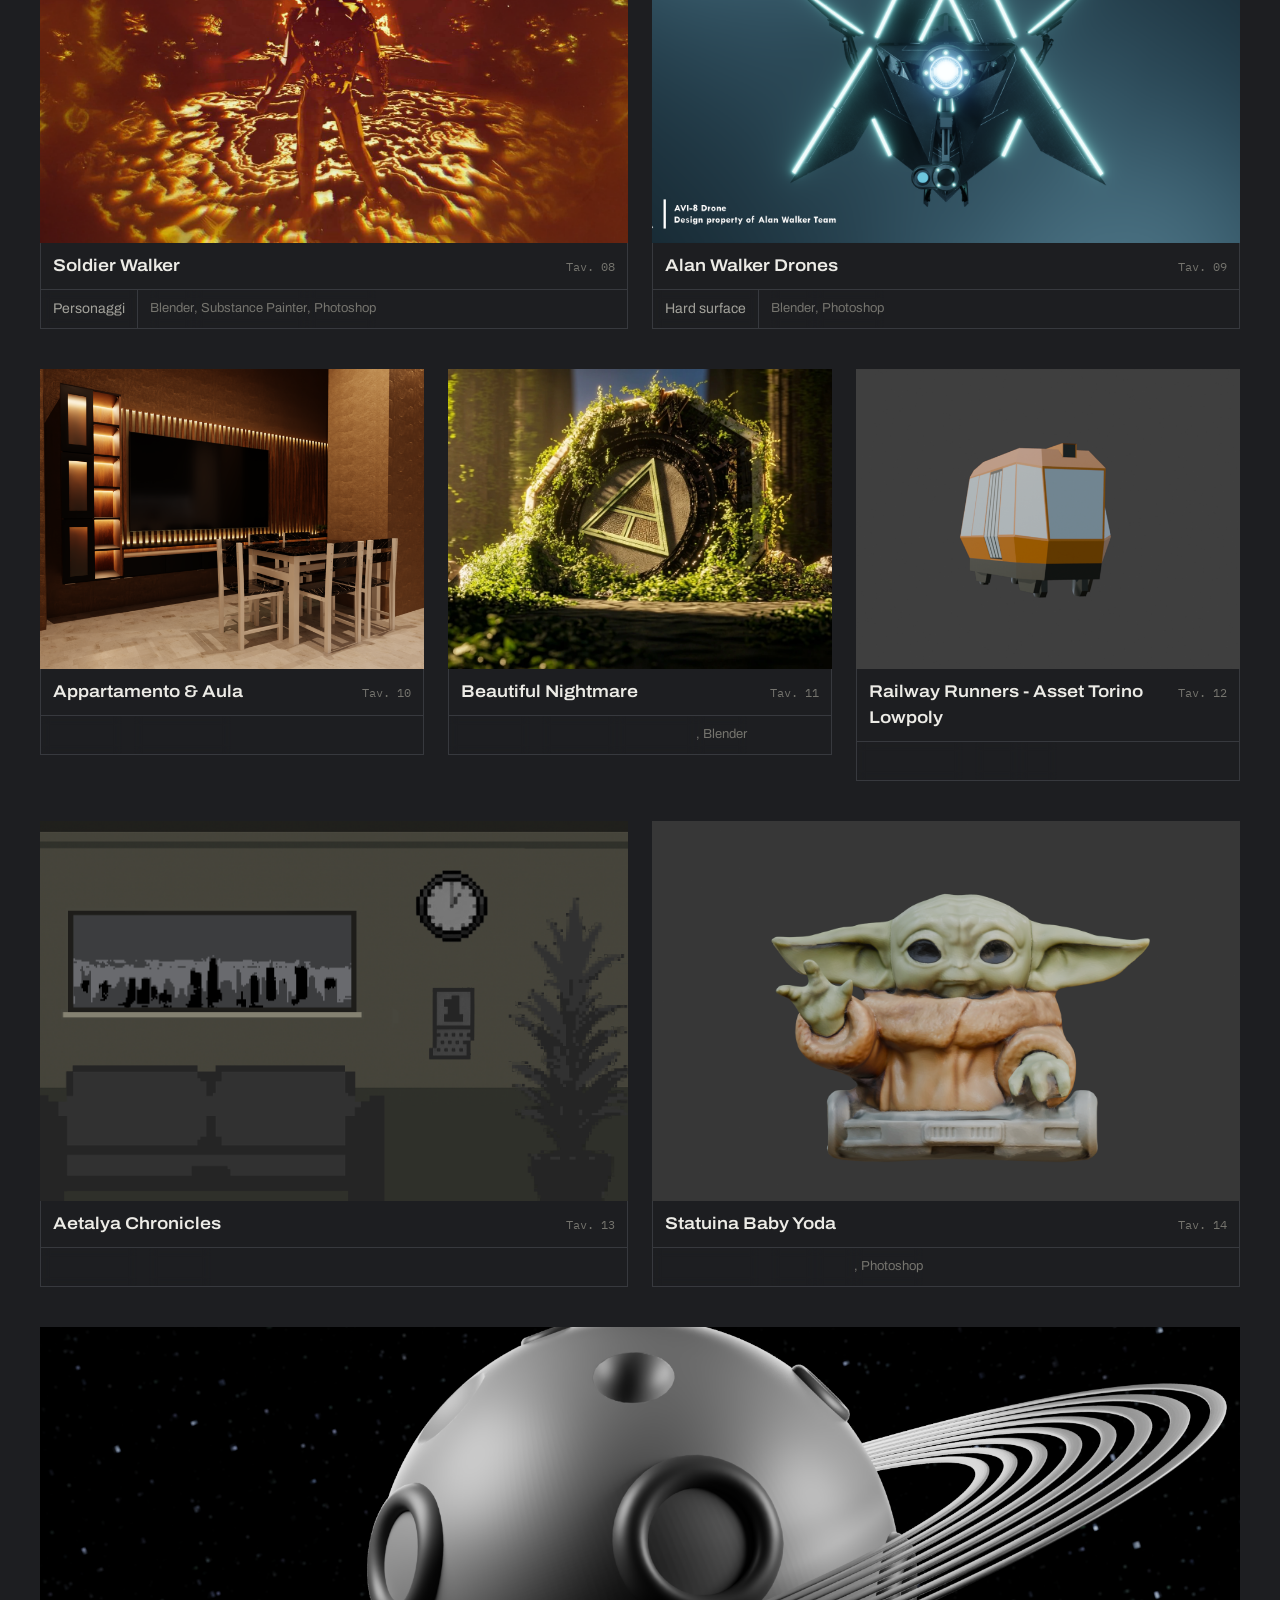
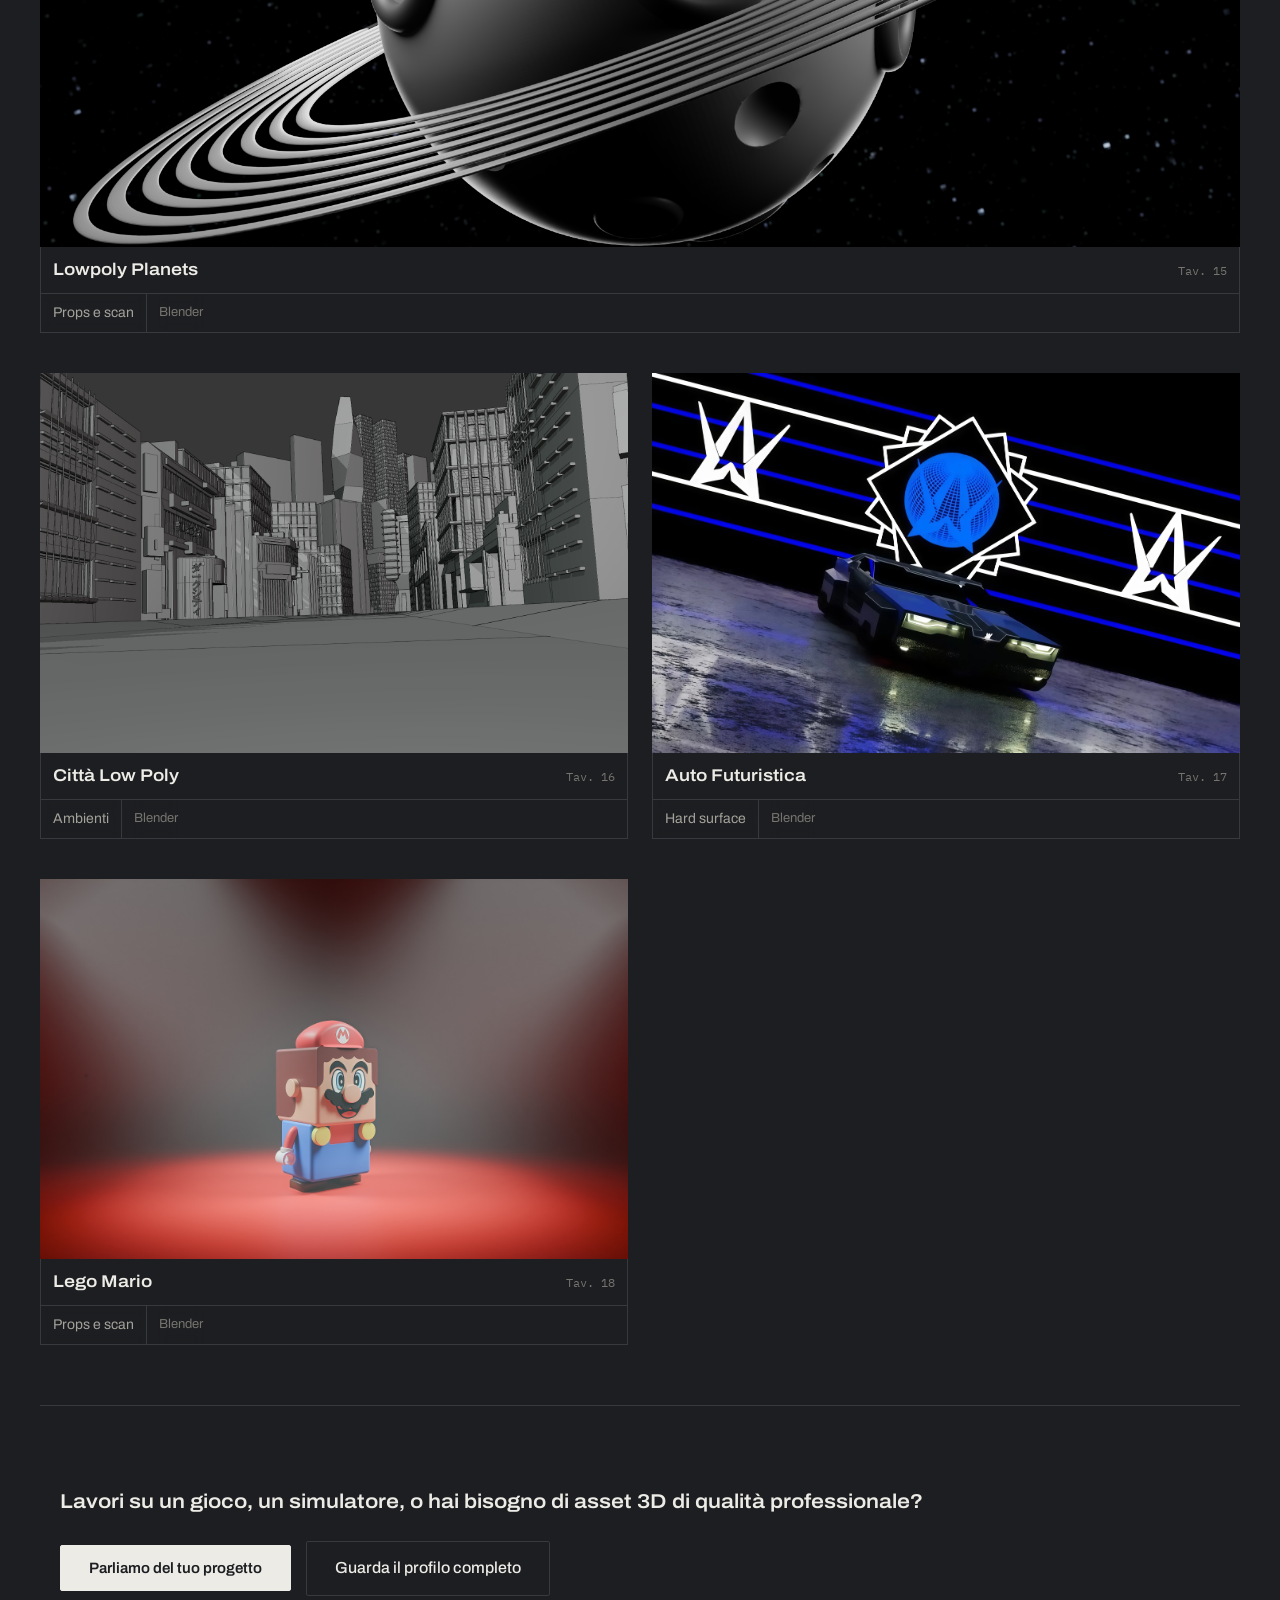
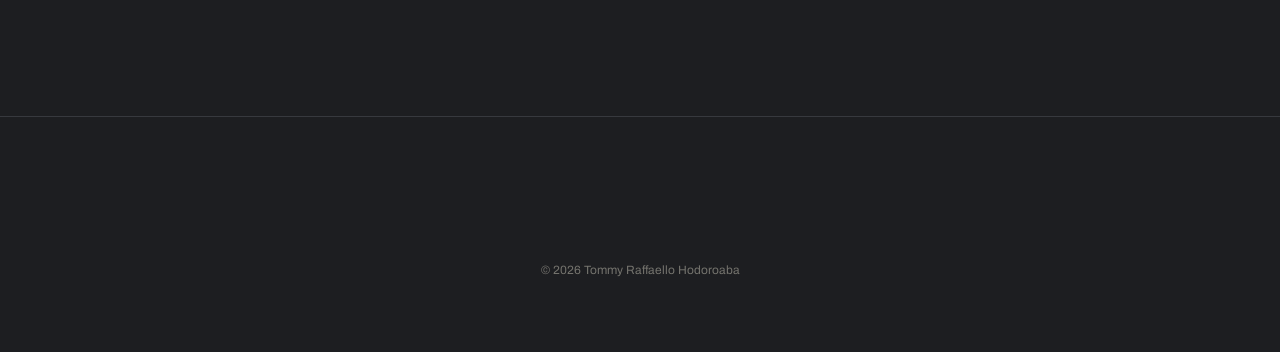
==== commit 5c95f9d2: "Tavole di presentazione (3/4, fronte, lato, retro, pianta) per flotta, Soldier Walker e Monitors Co-" ====
--- a/index.html
+++ b/index.html
@@ -147,7 +147,7 @@
             data-desc="Locomotive, elettrotreni e carrozze italiane modellate in Blender per il simulatore Ferrovie Tricolore."
             data-tools="Blender, Roblox Studio"
             data-note="Asset game-ready per Roblox: E464 in più livree, E646, E652/E656, Vectron, ETR 400 Frecciarossa 1000, il treno POP in livrea InterCity, carrozze MDVE e piano ribassato. Geometria tenuta leggera per girare in Roblox, livree dipinte sui materiali. Render studio in Eevee."
-            data-images="assets/ft-pop-intercity.webp|assets/ft-e464-tricolore.webp|assets/ft-etr400.webp|assets/ft-e464-ic2024.webp|assets/ft-e464-trenord.webp|assets/ft-e464-regionale.webp|assets/ft-e646-treno-azzurro.webp|assets/ft-e652-e656.webp|assets/ft-vectron.webp|assets/ft-mdve-ic2024.webp|assets/ft-cdptr-xmpr.webp|assets/ft-mazinga-dpr.webp" tabindex="0" role="button">
+            data-images="assets/sheet-etr-pop.webp|assets/sheet-e464-tricolore.webp|assets/sheet-etr400.webp|assets/sheet-e464-ic2024.webp|assets/sheet-e464-trenord.webp|assets/sheet-e464-regionale.webp|assets/sheet-e646-azzurro.webp|assets/sheet-e652.webp|assets/sheet-vectron.webp|assets/sheet-mazinga-dpr.webp|assets/sheet-mdve-ic2024.webp|assets/sheet-cdptr-xmpr.webp" tabindex="0" role="button">
             <div class="case-bg" data-bg="assets/ft-pop-intercity.webp"></div>
             <div class="case-info">
               <div class="badges"></div>
@@ -188,7 +188,7 @@
             data-desc="Parete di monitor da regia con il logo W, modellata per il Walkerverse."
             data-tools="Blender"
             data-note="Prop di scena per i contenuti Alan Walker: maxischermo con il logo, console, flight case e fari, pensati per un palco."
-            data-images="assets/walkerverse-monitors.webp" tabindex="0" role="button">
+            data-images="assets/sheet-walkerverse-monitors.webp|assets/walkerverse-monitors.webp" tabindex="0" role="button">
             <div class="case-bg" data-bg="assets/walkerverse-monitors.webp"></div>
             <div class="case-info">
               <div class="badges"></div>
@@ -216,7 +216,7 @@
             data-desc="Personaggio 3D con studio materiali, sculpt e posing."
             data-tools="Blender, Substance Painter, Photoshop"
             data-note="Character modeling completo: sculpt hi-poly, retopology manuale per uso real-time, UV mapping, texturing con Substance Painter. Studio dei materiali (metallo, tessuto, cuoio). Posing finale con skeleton e weight painting."
-            data-images="assets/soldier3.webp|assets/soldier.webp|assets/soldier2.webp|assets/soldier-walker-studio.webp" tabindex="0" role="button">
+            data-images="assets/sheet-soldier-walker.webp|assets/soldier3.webp|assets/soldier.webp|assets/soldier2.webp|assets/soldier-walker-studio.webp" tabindex="0" role="button">
             <div class="case-bg" data-bg="assets/soldier3.webp"></div>
             <div class="case-info">
               <div class="badges"></div>
@@ -789,20 +789,20 @@
 
         <div class="profile-block ft-gallery-block">
           <h4 class="block-title">La flotta</h4>
-          <p class="about-text">Locomotive e carrozze modellate in Blender e portate in Roblox. Render studio.</p>
-          <div class="ft-gallery">
-            <figure><img src="assets/ft-pop-intercity.webp" alt="POP INTERCITY" width="1600" height="900" loading="lazy" decoding="async"></figure>
-            <figure><img src="assets/ft-e464-tricolore.webp" alt="E464 TRICOLORE" width="1600" height="900" loading="lazy" decoding="async"></figure>
-            <figure><img src="assets/ft-etr400.webp" alt="ETR400" width="1600" height="900" loading="lazy" decoding="async"></figure>
-            <figure><img src="assets/ft-e464-ic2024.webp" alt="E464 IC2024" width="1600" height="900" loading="lazy" decoding="async"></figure>
-            <figure><img src="assets/ft-e464-trenord.webp" alt="E464 TRENORD" width="1600" height="900" loading="lazy" decoding="async"></figure>
-            <figure><img src="assets/ft-e464-regionale.webp" alt="E464 REGIONALE" width="1600" height="900" loading="lazy" decoding="async"></figure>
-            <figure><img src="assets/ft-e646-treno-azzurro.webp" alt="E646 TRENO AZZURRO" width="1600" height="900" loading="lazy" decoding="async"></figure>
-            <figure><img src="assets/ft-e652-e656.webp" alt="E652 E656" width="1600" height="900" loading="lazy" decoding="async"></figure>
-            <figure><img src="assets/ft-vectron.webp" alt="VECTRON" width="1600" height="900" loading="lazy" decoding="async"></figure>
-            <figure><img src="assets/ft-mdve-ic2024.webp" alt="MDVE IC2024" width="1600" height="900" loading="lazy" decoding="async"></figure>
-            <figure><img src="assets/ft-cdptr-xmpr.webp" alt="CDPTR XMPR" width="1600" height="900" loading="lazy" decoding="async"></figure>
-            <figure><img src="assets/ft-mazinga-dpr.webp" alt="Mazinga DPR" width="1600" height="900" loading="lazy" decoding="async"></figure>
+          <p class="about-text">Locomotive e carrozze modellate in Blender e portate in Roblox. Per ogni modello: vista 3/4, 3/4 posteriore, fronte, lato, retro e pianta.</p>
+          <div class="ft-sheets">
+            <figure><img src="assets/sheet-etr-pop.webp" alt="POP InterCity: vista 3/4, 3/4 posteriore, fronte, lato, retro e dall'alto" width="2400" height="1132" loading="lazy" decoding="async"><figcaption>POP InterCity</figcaption></figure>
+            <figure><img src="assets/sheet-e464-tricolore.webp" alt="E464 Tricolore: vista 3/4, 3/4 posteriore, fronte, lato, retro e dall'alto" width="2400" height="1132" loading="lazy" decoding="async"><figcaption>E464 Tricolore</figcaption></figure>
+            <figure><img src="assets/sheet-etr400.webp" alt="ETR 400 Frecciarossa 1000: vista 3/4, 3/4 posteriore, fronte, lato, retro e dall'alto" width="2400" height="1132" loading="lazy" decoding="async"><figcaption>ETR 400 Frecciarossa 1000</figcaption></figure>
+            <figure><img src="assets/sheet-e464-ic2024.webp" alt="E464 InterCity 2024: vista 3/4, 3/4 posteriore, fronte, lato, retro e dall'alto" width="2400" height="1132" loading="lazy" decoding="async"><figcaption>E464 InterCity 2024</figcaption></figure>
+            <figure><img src="assets/sheet-e464-trenord.webp" alt="E464 Trenord: vista 3/4, 3/4 posteriore, fronte, lato, retro e dall'alto" width="2400" height="1132" loading="lazy" decoding="async"><figcaption>E464 Trenord</figcaption></figure>
+            <figure><img src="assets/sheet-e464-regionale.webp" alt="E464 Regionale: vista 3/4, 3/4 posteriore, fronte, lato, retro e dall'alto" width="2400" height="1132" loading="lazy" decoding="async"><figcaption>E464 Regionale</figcaption></figure>
+            <figure><img src="assets/sheet-e646-azzurro.webp" alt="E646 Treno Azzurro: vista 3/4, 3/4 posteriore, fronte, lato, retro e dall'alto" width="2400" height="1132" loading="lazy" decoding="async"><figcaption>E646 Treno Azzurro</figcaption></figure>
+            <figure><img src="assets/sheet-e652.webp" alt="E652: vista 3/4, 3/4 posteriore, fronte, lato, retro e dall'alto" width="2400" height="1132" loading="lazy" decoding="async"><figcaption>E652</figcaption></figure>
+            <figure><img src="assets/sheet-vectron.webp" alt="Vectron: vista 3/4, 3/4 posteriore, fronte, lato, retro e dall'alto" width="2400" height="1132" loading="lazy" decoding="async"><figcaption>Vectron</figcaption></figure>
+            <figure><img src="assets/sheet-mazinga-dpr.webp" alt="Mazinga DPR: vista 3/4, 3/4 posteriore, fronte, lato, retro e dall'alto" width="2400" height="1132" loading="lazy" decoding="async"><figcaption>Mazinga DPR</figcaption></figure>
+            <figure><img src="assets/sheet-mdve-ic2024.webp" alt="Carrozza MDVE InterCity 2024: vista 3/4, 3/4 posteriore, fronte, lato, retro e dall'alto" width="2400" height="1132" loading="lazy" decoding="async"><figcaption>Carrozza MDVE InterCity 2024</figcaption></figure>
+            <figure><img src="assets/sheet-cdptr-xmpr.webp" alt="Carrozza piano ribassato XMPR: vista 3/4, 3/4 posteriore, fronte, lato, retro e dall'alto" width="2400" height="1132" loading="lazy" decoding="async"><figcaption>Carrozza piano ribassato XMPR</figcaption></figure>
           </div>
         </div>
 
--- a/theme.css
+++ b/theme.css
@@ -540,3 +540,9 @@
 .gh-repo .ft-link-name { text-transform: none; }
 [hidden] { display: none !important; }
 div.ft-link:hover .ft-link-name { text-decoration: none; }
+
+/* Tavole di presentazione (3/4, fronte, lato, retro, pianta) */
+.ft-sheets { display: grid; gap: 28px; }
+.ft-sheets figure { margin: 0; border: 1px solid var(--line); }
+.ft-sheets img { display: block; width: 100%; height: auto; }
+.ft-sheets figcaption { padding: 10px 12px; border-top: 1px solid var(--line); font-size: 15px; font-weight: 600; font-stretch: 112%; color: var(--ink); }
